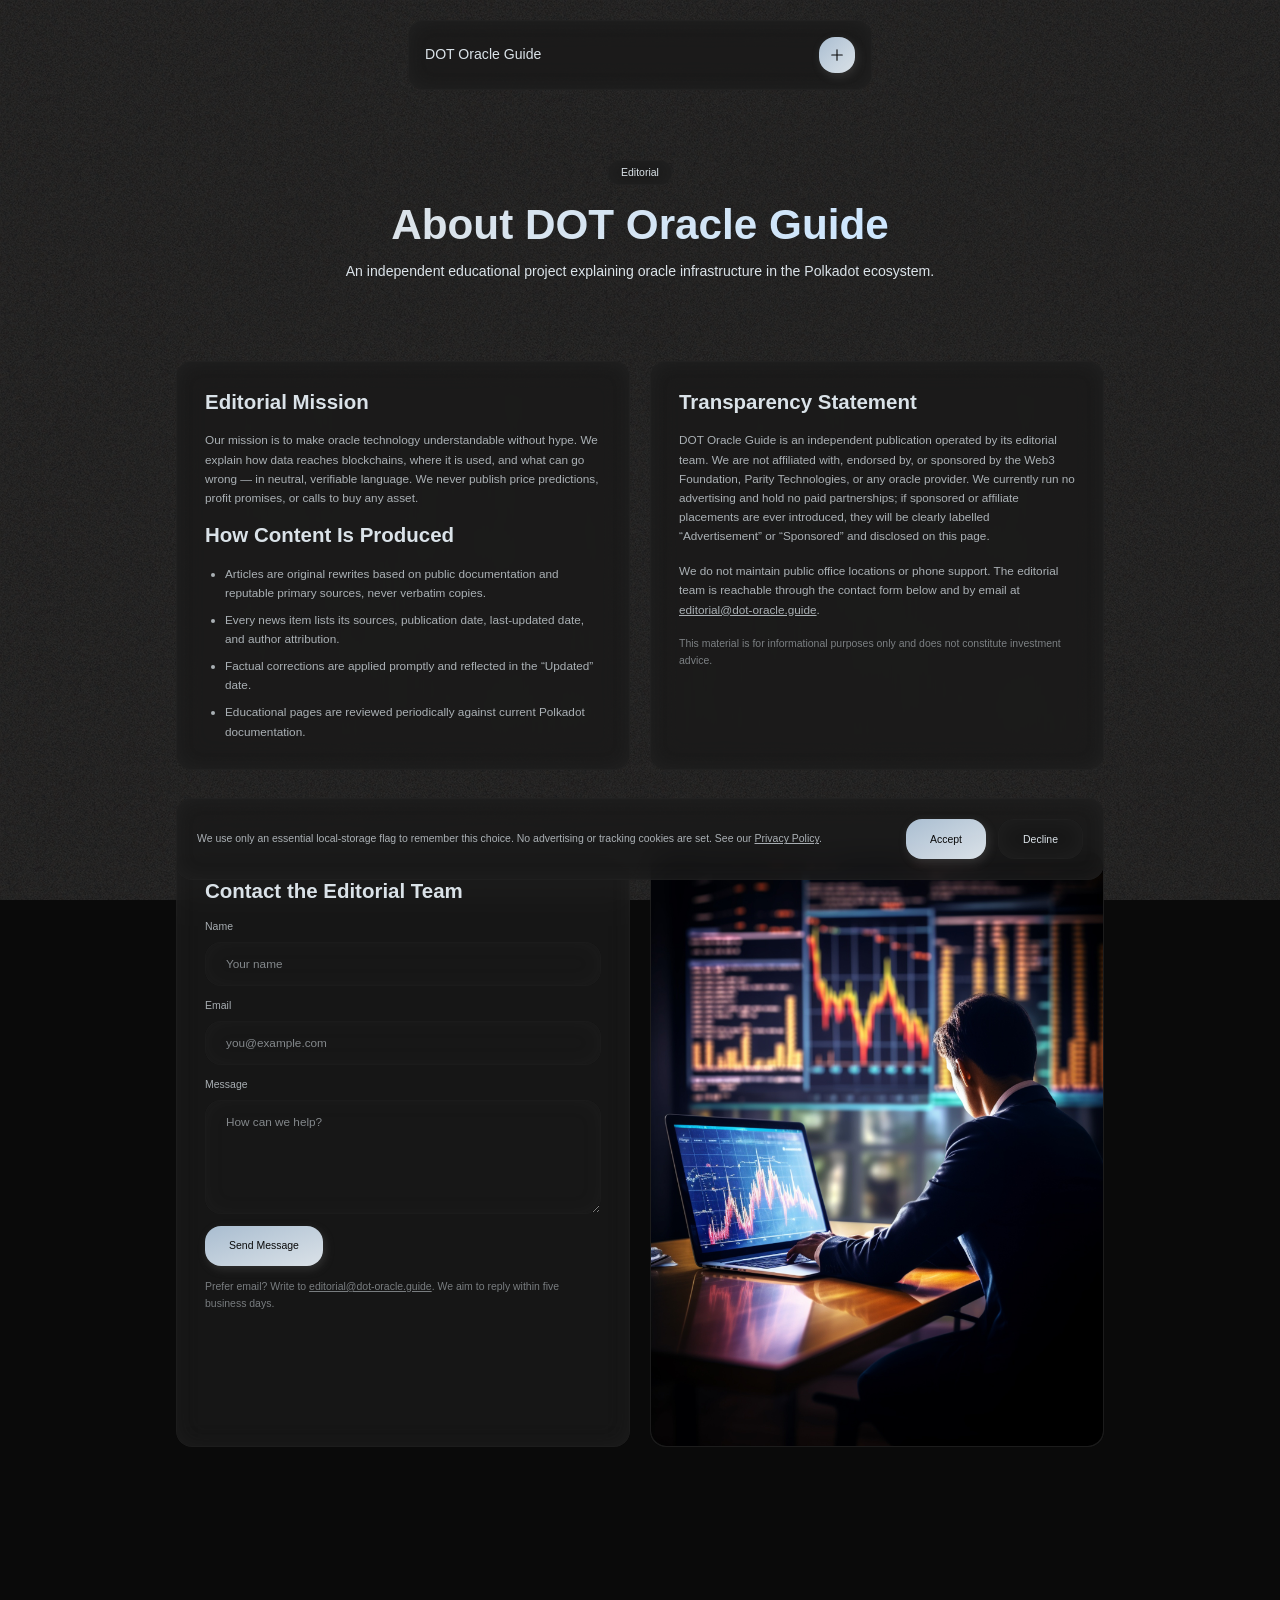
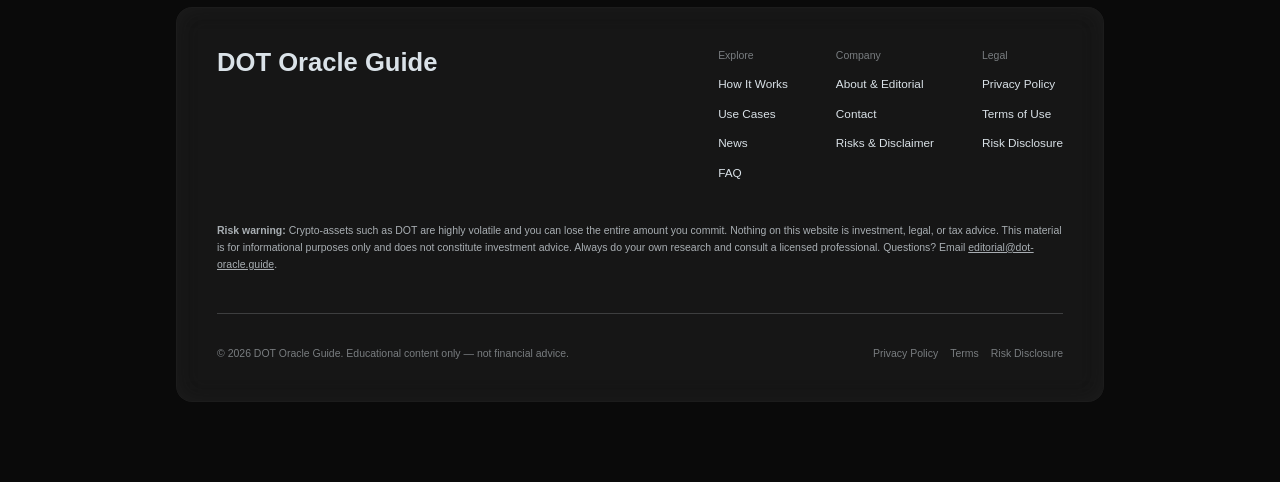
==== about/index.html @ 3e94f6fc "Build Polkadot oracle educational site from coin.zip template, remove webild Co-authored-by: walimab" ====
<!DOCTYPE html>
<html lang="en">
<head>
    <meta charset="UTF-8">
    <meta name="viewport" content="width=device-width, initial-scale=1.0">
    <title>About &amp; Editorial Policy | DOT Oracle Guide</title>
    <meta name="description" content="Our editorial mission, how content is produced, transparency statement, and how to contact the editorial team. Independent, neutral, and educational.">
    <link rel="canonical" href="https://dot-oracle.guide/about/">
    <meta property="og:type" content="article">
    <meta property="og:site_name" content="DOT Oracle Guide">
    <meta property="og:title" content="About &amp; Editorial Policy | DOT Oracle Guide">
    <meta property="og:description" content="Our editorial mission, how content is produced, transparency statement, and how to contact the editorial team. Independent, neutral, and educational.">
    <meta property="og:url" content="https://dot-oracle.guide/about/">
    <meta property="og:image" content="https://dot-oracle.guide/assets/img/3d-rendering-blockchain-technology_23-2151480184.jpg">
    <meta name="twitter:card" content="summary_large_image">
    <meta name="twitter:title" content="About &amp; Editorial Policy | DOT Oracle Guide">
    <meta name="twitter:description" content="Our editorial mission, how content is produced, transparency statement, and how to contact the editorial team. Independent, neutral, and educational.">
    <meta name="twitter:image" content="https://dot-oracle.guide/assets/img/3d-rendering-blockchain-technology_23-2151480184.jpg">
    <link href="/assets/css2.css" rel="stylesheet">
    <link href="/assets/main.css" rel="stylesheet">
</head>
  <body>
    <div id="root"><div class="fixed inset-0 -z-10 overflow-hidden bg-background-accent/10 pointer-events-none select-none" aria-hidden="true"><div class="absolute inset-0 bg-repeat mix-blend-overlay opacity-10 bg-noise bg-size-[512px]"></div></div><nav data-section="navbar" class="fixed z-1000 top-5 left-1/2 -translate-x-1/2 w-content-width"><div class="mx-auto w-full md:w-1/2 overflow-hidden rounded backdrop-blur-sm card"><div class="relative z-10 flex items-center justify-between gap-3 xl:gap-4 2xl:gap-5 p-3 xl:p-4 2xl:p-5"><a href="/" class="text-xl font-medium text-foreground">DOT Oracle Guide</a><div class="flex items-center justify-center shrink-0 size-9 rounded cursor-pointer primary-button"><svg xmlns="http://www.w3.org/2000/svg" width="24" height="24" viewBox="0 0 24 24" fill="none" stroke="currentColor" stroke-width="1.5" stroke-linecap="round" stroke-linejoin="round" class="lucide lucide-plus w-1/2 h-1/2 text-primary-cta-text transition-transform duration-300 rotate-0" aria-hidden="true"><path d="M5 12h14"></path><path d="M12 5v14"></path></svg></div></div><div id="nav-menu" class="hidden relative z-10 flex-col items-start gap-1 px-3 pb-3 xl:px-4 xl:pb-4 2xl:px-5 2xl:pb-5 border-t border-foreground/20"><a href="/" class="text-base py-2 hover:opacity-75 transition-opacity">Home</a><a href="/how-it-works/" class="text-base py-2 hover:opacity-75 transition-opacity">How It Works</a><a href="/use-cases/" class="text-base py-2 hover:opacity-75 transition-opacity">Use Cases</a><a href="/news/" class="text-base py-2 hover:opacity-75 transition-opacity">News</a><a href="/risks/" class="text-base py-2 hover:opacity-75 transition-opacity">Risks</a><a href="/faq/" class="text-base py-2 hover:opacity-75 transition-opacity">FAQ</a><a href="/about/" class="text-base py-2 hover:opacity-75 transition-opacity">About</a></div></div></nav><main class="flex-grow"><div data-section="page-hero"><section class="pt-40 pb-10"><div class="w-content-width mx-auto flex flex-col items-center gap-3"><div class="px-3 py-1 mb-1 text-sm card rounded w-fit"><p>Editorial</p></div>
<h1 class="bg-gradient-to-r from-foreground to-primary-cta bg-clip-text text-transparent pb-[0.1em] -mb-[0.1em] text-6xl 2xl:text-7xl leading-[1.15] font-semibold text-center text-balance">About DOT Oracle Guide</h1>
<p class="md:max-w-7/10 text-lg md:text-xl leading-snug text-center text-balance">An independent educational project explaining oracle infrastructure in the Polkadot ecosystem.</p></div></section></div>
<div data-section="mission"><section class="py-10"><div class="w-content-width mx-auto grid grid-cols-1 md:grid-cols-2 gap-5">
<div class="p-6 xl:p-7 2xl:p-8 card rounded flex flex-col gap-4"><h2 class="text-3xl font-semibold">Editorial Mission</h2>
<p class="text-base leading-relaxed opacity-75">Our mission is to make oracle technology understandable without hype. We explain how data reaches blockchains, where it is used, and what can go wrong — in neutral, verifiable language. We never publish price predictions, profit promises, or calls to buy any asset.</p>
<h2 class="text-3xl font-semibold">How Content Is Produced</h2>
<ul class="list-disc pl-5 flex flex-col gap-2 text-base leading-relaxed opacity-75">
<li>Articles are original rewrites based on public documentation and reputable primary sources, never verbatim copies.</li>
<li>Every news item lists its sources, publication date, last-updated date, and author attribution.</li>
<li>Factual corrections are applied promptly and reflected in the “Updated” date.</li>
<li>Educational pages are reviewed periodically against current Polkadot documentation.</li>
</ul></div>
<div class="p-6 xl:p-7 2xl:p-8 card rounded flex flex-col gap-4"><h2 class="text-3xl font-semibold">Transparency Statement</h2>
<p class="text-base leading-relaxed opacity-75">DOT Oracle Guide is an independent publication operated by its editorial team. We are not affiliated with, endorsed by, or sponsored by the Web3 Foundation, Parity Technologies, or any oracle provider. We currently run no advertising and hold no paid partnerships; if sponsored or affiliate placements are ever introduced, they will be clearly labelled “Advertisement” or “Sponsored” and disclosed on this page.</p>
<p class="text-base leading-relaxed opacity-75">We do not maintain public office locations or phone support. The editorial team is reachable through the contact form below and by email at <a href="mailto:editorial@dot-oracle.guide" class="underline hover:opacity-75">editorial@dot-oracle.guide</a>.</p>
<p class="text-sm leading-relaxed opacity-50">This material is for informational purposes only and does not constitute investment advice.</p></div>
</div></section></div>
<div id="contact" data-section="contact"><section class="py-10 pb-20"><div class="w-content-width mx-auto grid grid-cols-1 md:grid-cols-2 gap-5">
<div class="p-6 xl:p-7 2xl:p-8 card rounded flex flex-col gap-4"><h2 class="text-3xl font-semibold">Contact the Editorial Team</h2>
<form data-form class="flex flex-col gap-3">
<label class="flex flex-col gap-2 text-sm opacity-75">Name<input name="name" required type="text" autocomplete="name" class="px-5 py-3 text-base bg-transparent card rounded placeholder:opacity-75 focus:outline-none" placeholder="Your name"></label>
<label class="flex flex-col gap-2 text-sm opacity-75">Email<input name="email" required type="email" autocomplete="email" class="px-5 py-3 text-base bg-transparent card rounded placeholder:opacity-75 focus:outline-none" placeholder="you@example.com"></label>
<label class="flex flex-col gap-2 text-sm opacity-75">Message<textarea name="message" required rows="5" class="px-5 py-3 text-base bg-transparent card rounded placeholder:opacity-75 focus:outline-none" placeholder="How can we help?"></textarea></label>
<button type="submit" class="flex items-center justify-center h-10 px-6 text-sm rounded primary-button text-primary-cta-text cursor-pointer w-fit">Send Message</button>
<p class="text-sm leading-relaxed opacity-50">Prefer email? Write to <a href="mailto:editorial@dot-oracle.guide" class="underline hover:opacity-75">editorial@dot-oracle.guide</a>. We aim to reply within five business days.</p>
</form></div>
<div class="h-100 md:h-auto card rounded overflow-hidden"><img alt="Person in a futuristic digital environment" class="w-full h-full min-h-0 object-cover rounded" src="/assets/img/business-person-futuristic-business-environment_23-2150970204.jpg" loading="lazy"></div>
</div></section></div></main><footer data-section="footer" aria-label="Site footer" class="w-full py-20"><div class="w-content-width mx-auto p-10 rounded-lg card"><div class="flex flex-col md:flex-row gap-10 md:gap-0 justify-between items-start mb-10"><h2 class="text-4xl font-semibold">DOT Oracle Guide</h2><div class="w-full md:w-fit flex flex-wrap gap-y-10 md:gap-12"><div class="w-1/2 md:w-auto flex flex-col items-start gap-3"><h3 class="text-sm opacity-50 truncate">Explore</h3><a href="/how-it-works/" class="text-base hover:opacity-75 transition-opacity">How It Works</a><a href="/use-cases/" class="text-base hover:opacity-75 transition-opacity">Use Cases</a><a href="/news/" class="text-base hover:opacity-75 transition-opacity">News</a><a href="/faq/" class="text-base hover:opacity-75 transition-opacity">FAQ</a></div><div class="w-1/2 md:w-auto flex flex-col items-start gap-3"><h3 class="text-sm opacity-50 truncate">Company</h3><a href="/about/" class="text-base hover:opacity-75 transition-opacity">About &amp; Editorial</a><a href="/about/#contact" class="text-base hover:opacity-75 transition-opacity">Contact</a><a href="/risks/" class="text-base hover:opacity-75 transition-opacity">Risks &amp; Disclaimer</a></div><div class="w-1/2 md:w-auto flex flex-col items-start gap-3"><h3 class="text-sm opacity-50 truncate">Legal</h3><a href="/privacy/" class="text-base hover:opacity-75 transition-opacity">Privacy Policy</a><a href="/terms/" class="text-base hover:opacity-75 transition-opacity">Terms of Use</a><a href="/risk-disclosure/" class="text-base hover:opacity-75 transition-opacity">Risk Disclosure</a></div></div></div><p class="text-sm opacity-75 leading-relaxed mb-10"><strong>Risk warning:</strong> Crypto-assets such as DOT are highly volatile and you can lose the entire amount you commit. Nothing on this website is investment, legal, or tax advice. This material is for informational purposes only and does not constitute investment advice. Always do your own research and consult a licensed professional. Questions? Email <a href="mailto:editorial@dot-oracle.guide" class="underline hover:opacity-75">editorial@dot-oracle.guide</a>.</p><div class="flex flex-col md:flex-row gap-3 items-start md:items-center justify-between pt-8 border-t border-foreground/20"><span class="text-sm opacity-50">© 2026 DOT Oracle Guide. Educational content only — not financial advice.</span><div class="flex items-center gap-3"><a href="/privacy/" class="text-sm opacity-50 hover:opacity-75 transition-opacity">Privacy Policy</a><a href="/terms/" class="text-sm opacity-50 hover:opacity-75 transition-opacity">Terms</a><a href="/risk-disclosure/" class="text-sm opacity-50 hover:opacity-75 transition-opacity">Risk Disclosure</a></div></div></div></footer><div id="cookie-banner" class="hidden fixed bottom-5 left-1/2 -translate-x-1/2 z-1000 w-content-width" role="dialog" aria-label="Cookie consent"><div class="card rounded backdrop-blur-sm p-5 flex flex-col md:flex-row items-start md:items-center justify-between gap-3"><p class="text-sm opacity-75 leading-relaxed">We use only an essential local-storage flag to remember this choice. No advertising or tracking cookies are set. See our <a href="/privacy/" class="underline hover:opacity-75">Privacy Policy</a>.</p><div class="flex items-center gap-3 shrink-0"><button id="cookie-accept" type="button" class="flex items-center justify-center h-10 px-6 text-sm rounded primary-button text-primary-cta-text cursor-pointer">Accept</button><button id="cookie-decline" type="button" class="flex items-center justify-center h-10 px-6 text-sm rounded card cursor-pointer hover:opacity-75 transition-opacity">Decline</button></div></div></div></div>
    <script src="/assets/main.js" defer></script>
  </body>
</html>
---- assets/css2.css ----
@font-face { font-family: "Inter"; src: url("") format("woff2"); font-style: italic; font-weight: 100; font-display: swap; unicode-range: U+460-52F, U+1C80-1C8A, U+20B4, U+2DE0-2DFF, U+A640-A69F, U+FE2E-FE2F; }
@font-face { font-family: "Inter"; src: url("") format("woff2"); font-style: italic; font-weight: 100; font-display: swap; unicode-range: U+301, U+400-45F, U+490-491, U+4B0-4B1, U+2116; }
@font-face { font-family: "Inter"; src: url("") format("woff2"); font-style: italic; font-weight: 100; font-display: swap; unicode-range: U+1F00-1FFF; }
@font-face { font-family: "Inter"; src: url("") format("woff2"); font-style: italic; font-weight: 100; font-display: swap; unicode-range: U+370-377, U+37A-37F, U+384-38A, U+38C, U+38E-3A1, U+3A3-3FF; }
@font-face { font-family: "Inter"; src: url("") format("woff2"); font-style: italic; font-weight: 100; font-display: swap; unicode-range: U+102-103, U+110-111, U+128-129, U+168-169, U+1A0-1A1, U+1AF-1B0, U+300-301, U+303-304, U+308-309, U+323, U+329, U+1EA0-1EF9, U+20AB; }
@font-face { font-family: "Inter"; src: url("") format("woff2"); font-style: italic; font-weight: 100; font-display: swap; unicode-range: U+100-2BA, U+2BD-2C5, U+2C7-2CC, U+2CE-2D7, U+2DD-2FF, U+304, U+308, U+329, U+1D00-1DBF, U+1E00-1E9F, U+1EF2-1EFF, U+2020, U+20A0-20AB, U+20AD-20C0, U+2113, U+2C60-2C7F, U+A720-A7FF; }
@font-face { font-family: "Inter"; src: url("") format("woff2"); font-style: italic; font-weight: 100; font-display: swap; unicode-range: U+0-FF, U+131, U+152-153, U+2BB-2BC, U+2C6, U+2DA, U+2DC, U+304, U+308, U+329, U+2000-206F, U+20AC, U+2122, U+2191, U+2193, U+2212, U+2215, U+FEFF, U+FFFD; }
@font-face { font-family: "Inter"; src: url("") format("woff2"); font-style: italic; font-weight: 200; font-display: swap; unicode-range: U+460-52F, U+1C80-1C8A, U+20B4, U+2DE0-2DFF, U+A640-A69F, U+FE2E-FE2F; }
@font-face { font-family: "Inter"; src: url("") format("woff2"); font-style: italic; font-weight: 200; font-display: swap; unicode-range: U+301, U+400-45F, U+490-491, U+4B0-4B1, U+2116; }
@font-face { font-family: "Inter"; src: url("") format("woff2"); font-style: italic; font-weight: 200; font-display: swap; unicode-range: U+1F00-1FFF; }
@font-face { font-family: "Inter"; src: url("") format("woff2"); font-style: italic; font-weight: 200; font-display: swap; unicode-range: U+370-377, U+37A-37F, U+384-38A, U+38C, U+38E-3A1, U+3A3-3FF; }
@font-face { font-family: "Inter"; src: url("") format("woff2"); font-style: italic; font-weight: 200; font-display: swap; unicode-range: U+102-103, U+110-111, U+128-129, U+168-169, U+1A0-1A1, U+1AF-1B0, U+300-301, U+303-304, U+308-309, U+323, U+329, U+1EA0-1EF9, U+20AB; }
@font-face { font-family: "Inter"; src: url("") format("woff2"); font-style: italic; font-weight: 200; font-display: swap; unicode-range: U+100-2BA, U+2BD-2C5, U+2C7-2CC, U+2CE-2D7, U+2DD-2FF, U+304, U+308, U+329, U+1D00-1DBF, U+1E00-1E9F, U+1EF2-1EFF, U+2020, U+20A0-20AB, U+20AD-20C0, U+2113, U+2C60-2C7F, U+A720-A7FF; }
@font-face { font-family: "Inter"; src: url("") format("woff2"); font-style: italic; font-weight: 200; font-display: swap; unicode-range: U+0-FF, U+131, U+152-153, U+2BB-2BC, U+2C6, U+2DA, U+2DC, U+304, U+308, U+329, U+2000-206F, U+20AC, U+2122, U+2191, U+2193, U+2212, U+2215, U+FEFF, U+FFFD; }
@font-face { font-family: "Inter"; src: url("") format("woff2"); font-style: italic; font-weight: 300; font-display: swap; unicode-range: U+460-52F, U+1C80-1C8A, U+20B4, U+2DE0-2DFF, U+A640-A69F, U+FE2E-FE2F; }
@font-face { font-family: "Inter"; src: url("") format("woff2"); font-style: italic; font-weight: 300; font-display: swap; unicode-range: U+301, U+400-45F, U+490-491, U+4B0-4B1, U+2116; }
@font-face { font-family: "Inter"; src: url("") format("woff2"); font-style: italic; font-weight: 300; font-display: swap; unicode-range: U+1F00-1FFF; }
@font-face { font-family: "Inter"; src: url("") format("woff2"); font-style: italic; font-weight: 300; font-display: swap; unicode-range: U+370-377, U+37A-37F, U+384-38A, U+38C, U+38E-3A1, U+3A3-3FF; }
@font-face { font-family: "Inter"; src: url("") format("woff2"); font-style: italic; font-weight: 300; font-display: swap; unicode-range: U+102-103, U+110-111, U+128-129, U+168-169, U+1A0-1A1, U+1AF-1B0, U+300-301, U+303-304, U+308-309, U+323, U+329, U+1EA0-1EF9, U+20AB; }
@font-face { font-family: "Inter"; src: url("") format("woff2"); font-style: italic; font-weight: 300; font-display: swap; unicode-range: U+100-2BA, U+2BD-2C5, U+2C7-2CC, U+2CE-2D7, U+2DD-2FF, U+304, U+308, U+329, U+1D00-1DBF, U+1E00-1E9F, U+1EF2-1EFF, U+2020, U+20A0-20AB, U+20AD-20C0, U+2113, U+2C60-2C7F, U+A720-A7FF; }
@font-face { font-family: "Inter"; src: url("") format("woff2"); font-style: italic; font-weight: 300; font-display: swap; unicode-range: U+0-FF, U+131, U+152-153, U+2BB-2BC, U+2C6, U+2DA, U+2DC, U+304, U+308, U+329, U+2000-206F, U+20AC, U+2122, U+2191, U+2193, U+2212, U+2215, U+FEFF, U+FFFD; }
@font-face { font-family: "Inter"; src: url("") format("woff2"); font-style: italic; font-weight: 400; font-display: swap; unicode-range: U+460-52F, U+1C80-1C8A, U+20B4, U+2DE0-2DFF, U+A640-A69F, U+FE2E-FE2F; }
@font-face { font-family: "Inter"; src: url("") format("woff2"); font-style: italic; font-weight: 400; font-display: swap; unicode-range: U+301, U+400-45F, U+490-491, U+4B0-4B1, U+2116; }
@font-face { font-family: "Inter"; src: url("") format("woff2"); font-style: italic; font-weight: 400; font-display: swap; unicode-range: U+1F00-1FFF; }
@font-face { font-family: "Inter"; src: url("") format("woff2"); font-style: italic; font-weight: 400; font-display: swap; unicode-range: U+370-377, U+37A-37F, U+384-38A, U+38C, U+38E-3A1, U+3A3-3FF; }
@font-face { font-family: "Inter"; src: url("") format("woff2"); font-style: italic; font-weight: 400; font-display: swap; unicode-range: U+102-103, U+110-111, U+128-129, U+168-169, U+1A0-1A1, U+1AF-1B0, U+300-301, U+303-304, U+308-309, U+323, U+329, U+1EA0-1EF9, U+20AB; }
@font-face { font-family: "Inter"; src: url("") format("woff2"); font-style: italic; font-weight: 400; font-display: swap; unicode-range: U+100-2BA, U+2BD-2C5, U+2C7-2CC, U+2CE-2D7, U+2DD-2FF, U+304, U+308, U+329, U+1D00-1DBF, U+1E00-1E9F, U+1EF2-1EFF, U+2020, U+20A0-20AB, U+20AD-20C0, U+2113, U+2C60-2C7F, U+A720-A7FF; }
@font-face { font-family: "Inter"; src: url("") format("woff2"); font-style: italic; font-weight: 400; font-display: swap; unicode-range: U+0-FF, U+131, U+152-153, U+2BB-2BC, U+2C6, U+2DA, U+2DC, U+304, U+308, U+329, U+2000-206F, U+20AC, U+2122, U+2191, U+2193, U+2212, U+2215, U+FEFF, U+FFFD; }
@font-face { font-family: "Inter"; src: url("") format("woff2"); font-style: italic; font-weight: 500; font-display: swap; unicode-range: U+460-52F, U+1C80-1C8A, U+20B4, U+2DE0-2DFF, U+A640-A69F, U+FE2E-FE2F; }
@font-face { font-family: "Inter"; src: url("") format("woff2"); font-style: italic; font-weight: 500; font-display: swap; unicode-range: U+301, U+400-45F, U+490-491, U+4B0-4B1, U+2116; }
@font-face { font-family: "Inter"; src: url("") format("woff2"); font-style: italic; font-weight: 500; font-display: swap; unicode-range: U+1F00-1FFF; }
@font-face { font-family: "Inter"; src: url("") format("woff2"); font-style: italic; font-weight: 500; font-display: swap; unicode-range: U+370-377, U+37A-37F, U+384-38A, U+38C, U+38E-3A1, U+3A3-3FF; }
@font-face { font-family: "Inter"; src: url("") format("woff2"); font-style: italic; font-weight: 500; font-display: swap; unicode-range: U+102-103, U+110-111, U+128-129, U+168-169, U+1A0-1A1, U+1AF-1B0, U+300-301, U+303-304, U+308-309, U+323, U+329, U+1EA0-1EF9, U+20AB; }
@font-face { font-family: "Inter"; src: url("") format("woff2"); font-style: italic; font-weight: 500; font-display: swap; unicode-range: U+100-2BA, U+2BD-2C5, U+2C7-2CC, U+2CE-2D7, U+2DD-2FF, U+304, U+308, U+329, U+1D00-1DBF, U+1E00-1E9F, U+1EF2-1EFF, U+2020, U+20A0-20AB, U+20AD-20C0, U+2113, U+2C60-2C7F, U+A720-A7FF; }
@font-face { font-family: "Inter"; src: url("") format("woff2"); font-style: italic; font-weight: 500; font-display: swap; unicode-range: U+0-FF, U+131, U+152-153, U+2BB-2BC, U+2C6, U+2DA, U+2DC, U+304, U+308, U+329, U+2000-206F, U+20AC, U+2122, U+2191, U+2193, U+2212, U+2215, U+FEFF, U+FFFD; }
@font-face { font-family: "Inter"; src: url("") format("woff2"); font-style: italic; font-weight: 600; font-display: swap; unicode-range: U+460-52F, U+1C80-1C8A, U+20B4, U+2DE0-2DFF, U+A640-A69F, U+FE2E-FE2F; }
@font-face { font-family: "Inter"; src: url("") format("woff2"); font-style: italic; font-weight: 600; font-display: swap; unicode-range: U+301, U+400-45F, U+490-491, U+4B0-4B1, U+2116; }
@font-face { font-family: "Inter"; src: url("") format("woff2"); font-style: italic; font-weight: 600; font-display: swap; unicode-range: U+1F00-1FFF; }
@font-face { font-family: "Inter"; src: url("") format("woff2"); font-style: italic; font-weight: 600; font-display: swap; unicode-range: U+370-377, U+37A-37F, U+384-38A, U+38C, U+38E-3A1, U+3A3-3FF; }
@font-face { font-family: "Inter"; src: url("") format("woff2"); font-style: italic; font-weight: 600; font-display: swap; unicode-range: U+102-103, U+110-111, U+128-129, U+168-169, U+1A0-1A1, U+1AF-1B0, U+300-301, U+303-304, U+308-309, U+323, U+329, U+1EA0-1EF9, U+20AB; }
@font-face { font-family: "Inter"; src: url("") format("woff2"); font-style: italic; font-weight: 600; font-display: swap; unicode-range: U+100-2BA, U+2BD-2C5, U+2C7-2CC, U+2CE-2D7, U+2DD-2FF, U+304, U+308, U+329, U+1D00-1DBF, U+1E00-1E9F, U+1EF2-1EFF, U+2020, U+20A0-20AB, U+20AD-20C0, U+2113, U+2C60-2C7F, U+A720-A7FF; }
@font-face { font-family: "Inter"; src: url("") format("woff2"); font-style: italic; font-weight: 600; font-display: swap; unicode-range: U+0-FF, U+131, U+152-153, U+2BB-2BC, U+2C6, U+2DA, U+2DC, U+304, U+308, U+329, U+2000-206F, U+20AC, U+2122, U+2191, U+2193, U+2212, U+2215, U+FEFF, U+FFFD; }
@font-face { font-family: "Inter"; src: url("") format("woff2"); font-style: italic; font-weight: 700; font-display: swap; unicode-range: U+460-52F, U+1C80-1C8A, U+20B4, U+2DE0-2DFF, U+A640-A69F, U+FE2E-FE2F; }
@font-face { font-family: "Inter"; src: url("") format("woff2"); font-style: italic; font-weight: 700; font-display: swap; unicode-range: U+301, U+400-45F, U+490-491, U+4B0-4B1, U+2116; }
@font-face { font-family: "Inter"; src: url("") format("woff2"); font-style: italic; font-weight: 700; font-display: swap; unicode-range: U+1F00-1FFF; }
@font-face { font-family: "Inter"; src: url("") format("woff2"); font-style: italic; font-weight: 700; font-display: swap; unicode-range: U+370-377, U+37A-37F, U+384-38A, U+38C, U+38E-3A1, U+3A3-3FF; }
@font-face { font-family: "Inter"; src: url("") format("woff2"); font-style: italic; font-weight: 700; font-display: swap; unicode-range: U+102-103, U+110-111, U+128-129, U+168-169, U+1A0-1A1, U+1AF-1B0, U+300-301, U+303-304, U+308-309, U+323, U+329, U+1EA0-1EF9, U+20AB; }
@font-face { font-family: "Inter"; src: url("") format("woff2"); font-style: italic; font-weight: 700; font-display: swap; unicode-range: U+100-2BA, U+2BD-2C5, U+2C7-2CC, U+2CE-2D7, U+2DD-2FF, U+304, U+308, U+329, U+1D00-1DBF, U+1E00-1E9F, U+1EF2-1EFF, U+2020, U+20A0-20AB, U+20AD-20C0, U+2113, U+2C60-2C7F, U+A720-A7FF; }
@font-face { font-family: "Inter"; src: url("") format("woff2"); font-style: italic; font-weight: 700; font-display: swap; unicode-range: U+0-FF, U+131, U+152-153, U+2BB-2BC, U+2C6, U+2DA, U+2DC, U+304, U+308, U+329, U+2000-206F, U+20AC, U+2122, U+2191, U+2193, U+2212, U+2215, U+FEFF, U+FFFD; }
@font-face { font-family: "Inter"; src: url("") format("woff2"); font-style: italic; font-weight: 800; font-display: swap; unicode-range: U+460-52F, U+1C80-1C8A, U+20B4, U+2DE0-2DFF, U+A640-A69F, U+FE2E-FE2F; }
@font-face { font-family: "Inter"; src: url("") format("woff2"); font-style: italic; font-weight: 800; font-display: swap; unicode-range: U+301, U+400-45F, U+490-491, U+4B0-4B1, U+2116; }
@font-face { font-family: "Inter"; src: url("") format("woff2"); font-style: italic; font-weight: 800; font-display: swap; unicode-range: U+1F00-1FFF; }
@font-face { font-family: "Inter"; src: url("") format("woff2"); font-style: italic; font-weight: 800; font-display: swap; unicode-range: U+370-377, U+37A-37F, U+384-38A, U+38C, U+38E-3A1, U+3A3-3FF; }
@font-face { font-family: "Inter"; src: url("") format("woff2"); font-style: italic; font-weight: 800; font-display: swap; unicode-range: U+102-103, U+110-111, U+128-129, U+168-169, U+1A0-1A1, U+1AF-1B0, U+300-301, U+303-304, U+308-309, U+323, U+329, U+1EA0-1EF9, U+20AB; }
@font-face { font-family: "Inter"; src: url("") format("woff2"); font-style: italic; font-weight: 800; font-display: swap; unicode-range: U+100-2BA, U+2BD-2C5, U+2C7-2CC, U+2CE-2D7, U+2DD-2FF, U+304, U+308, U+329, U+1D00-1DBF, U+1E00-1E9F, U+1EF2-1EFF, U+2020, U+20A0-20AB, U+20AD-20C0, U+2113, U+2C60-2C7F, U+A720-A7FF; }
@font-face { font-family: "Inter"; src: url("") format("woff2"); font-style: italic; font-weight: 800; font-display: swap; unicode-range: U+0-FF, U+131, U+152-153, U+2BB-2BC, U+2C6, U+2DA, U+2DC, U+304, U+308, U+329, U+2000-206F, U+20AC, U+2122, U+2191, U+2193, U+2212, U+2215, U+FEFF, U+FFFD; }
@font-face { font-family: "Inter"; src: url("") format("woff2"); font-style: italic; font-weight: 900; font-display: swap; unicode-range: U+460-52F, U+1C80-1C8A, U+20B4, U+2DE0-2DFF, U+A640-A69F, U+FE2E-FE2F; }
@font-face { font-family: "Inter"; src: url("") format("woff2"); font-style: italic; font-weight: 900; font-display: swap; unicode-range: U+301, U+400-45F, U+490-491, U+4B0-4B1, U+2116; }
@font-face { font-family: "Inter"; src: url("") format("woff2"); font-style: italic; font-weight: 900; font-display: swap; unicode-range: U+1F00-1FFF; }
@font-face { font-family: "Inter"; src: url("") format("woff2"); font-style: italic; font-weight: 900; font-display: swap; unicode-range: U+370-377, U+37A-37F, U+384-38A, U+38C, U+38E-3A1, U+3A3-3FF; }
@font-face { font-family: "Inter"; src: url("") format("woff2"); font-style: italic; font-weight: 900; font-display: swap; unicode-range: U+102-103, U+110-111, U+128-129, U+168-169, U+1A0-1A1, U+1AF-1B0, U+300-301, U+303-304, U+308-309, U+323, U+329, U+1EA0-1EF9, U+20AB; }
@font-face { font-family: "Inter"; src: url("") format("woff2"); font-style: italic; font-weight: 900; font-display: swap; unicode-range: U+100-2BA, U+2BD-2C5, U+2C7-2CC, U+2CE-2D7, U+2DD-2FF, U+304, U+308, U+329, U+1D00-1DBF, U+1E00-1E9F, U+1EF2-1EFF, U+2020, U+20A0-20AB, U+20AD-20C0, U+2113, U+2C60-2C7F, U+A720-A7FF; }
@font-face { font-family: "Inter"; src: url("") format("woff2"); font-style: italic; font-weight: 900; font-display: swap; unicode-range: U+0-FF, U+131, U+152-153, U+2BB-2BC, U+2C6, U+2DA, U+2DC, U+304, U+308, U+329, U+2000-206F, U+20AC, U+2122, U+2191, U+2193, U+2212, U+2215, U+FEFF, U+FFFD; }
@font-face { font-family: "Inter"; src: url("") format("woff2"); font-style: normal; font-weight: 100; font-display: swap; unicode-range: U+460-52F, U+1C80-1C8A, U+20B4, U+2DE0-2DFF, U+A640-A69F, U+FE2E-FE2F; }
@font-face { font-family: "Inter"; src: url("") format("woff2"); font-style: normal; font-weight: 100; font-display: swap; unicode-range: U+301, U+400-45F, U+490-491, U+4B0-4B1, U+2116; }
@font-face { font-family: "Inter"; src: url("") format("woff2"); font-style: normal; font-weight: 100; font-display: swap; unicode-range: U+1F00-1FFF; }
@font-face { font-family: "Inter"; src: url("") format("woff2"); font-style: normal; font-weight: 100; font-display: swap; unicode-range: U+370-377, U+37A-37F, U+384-38A, U+38C, U+38E-3A1, U+3A3-3FF; }
@font-face { font-family: "Inter"; src: url("") format("woff2"); font-style: normal; font-weight: 100; font-display: swap; unicode-range: U+102-103, U+110-111, U+128-129, U+168-169, U+1A0-1A1, U+1AF-1B0, U+300-301, U+303-304, U+308-309, U+323, U+329, U+1EA0-1EF9, U+20AB; }
@font-face { font-family: "Inter"; src: url("") format("woff2"); font-style: normal; font-weight: 100; font-display: swap; unicode-range: U+100-2BA, U+2BD-2C5, U+2C7-2CC, U+2CE-2D7, U+2DD-2FF, U+304, U+308, U+329, U+1D00-1DBF, U+1E00-1E9F, U+1EF2-1EFF, U+2020, U+20A0-20AB, U+20AD-20C0, U+2113, U+2C60-2C7F, U+A720-A7FF; }
@font-face { font-family: "Inter"; src: url("") format("woff2"); font-style: normal; font-weight: 100; font-display: swap; unicode-range: U+0-FF, U+131, U+152-153, U+2BB-2BC, U+2C6, U+2DA, U+2DC, U+304, U+308, U+329, U+2000-206F, U+20AC, U+2122, U+2191, U+2193, U+2212, U+2215, U+FEFF, U+FFFD; }
@font-face { font-family: "Inter"; src: url("") format("woff2"); font-style: normal; font-weight: 200; font-display: swap; unicode-range: U+460-52F, U+1C80-1C8A, U+20B4, U+2DE0-2DFF, U+A640-A69F, U+FE2E-FE2F; }
@font-face { font-family: "Inter"; src: url("") format("woff2"); font-style: normal; font-weight: 200; font-display: swap; unicode-range: U+301, U+400-45F, U+490-491, U+4B0-4B1, U+2116; }
@font-face { font-family: "Inter"; src: url("") format("woff2"); font-style: normal; font-weight: 200; font-display: swap; unicode-range: U+1F00-1FFF; }
@font-face { font-family: "Inter"; src: url("") format("woff2"); font-style: normal; font-weight: 200; font-display: swap; unicode-range: U+370-377, U+37A-37F, U+384-38A, U+38C, U+38E-3A1, U+3A3-3FF; }
@font-face { font-family: "Inter"; src: url("") format("woff2"); font-style: normal; font-weight: 200; font-display: swap; unicode-range: U+102-103, U+110-111, U+128-129, U+168-169, U+1A0-1A1, U+1AF-1B0, U+300-301, U+303-304, U+308-309, U+323, U+329, U+1EA0-1EF9, U+20AB; }
@font-face { font-family: "Inter"; src: url("") format("woff2"); font-style: normal; font-weight: 200; font-display: swap; unicode-range: U+100-2BA, U+2BD-2C5, U+2C7-2CC, U+2CE-2D7, U+2DD-2FF, U+304, U+308, U+329, U+1D00-1DBF, U+1E00-1E9F, U+1EF2-1EFF, U+2020, U+20A0-20AB, U+20AD-20C0, U+2113, U+2C60-2C7F, U+A720-A7FF; }
@font-face { font-family: "Inter"; src: url("") format("woff2"); font-style: normal; font-weight: 200; font-display: swap; unicode-range: U+0-FF, U+131, U+152-153, U+2BB-2BC, U+2C6, U+2DA, U+2DC, U+304, U+308, U+329, U+2000-206F, U+20AC, U+2122, U+2191, U+2193, U+2212, U+2215, U+FEFF, U+FFFD; }
@font-face { font-family: "Inter"; src: url("") format("woff2"); font-style: normal; font-weight: 300; font-display: swap; unicode-range: U+460-52F, U+1C80-1C8A, U+20B4, U+2DE0-2DFF, U+A640-A69F, U+FE2E-FE2F; }
@font-face { font-family: "Inter"; src: url("") format("woff2"); font-style: normal; font-weight: 300; font-display: swap; unicode-range: U+301, U+400-45F, U+490-491, U+4B0-4B1, U+2116; }
@font-face { font-family: "Inter"; src: url("") format("woff2"); font-style: normal; font-weight: 300; font-display: swap; unicode-range: U+1F00-1FFF; }
@font-face { font-family: "Inter"; src: url("") format("woff2"); font-style: normal; font-weight: 300; font-display: swap; unicode-range: U+370-377, U+37A-37F, U+384-38A, U+38C, U+38E-3A1, U+3A3-3FF; }
@font-face { font-family: "Inter"; src: url("") format("woff2"); font-style: normal; font-weight: 300; font-display: swap; unicode-range: U+102-103, U+110-111, U+128-129, U+168-169, U+1A0-1A1, U+1AF-1B0, U+300-301, U+303-304, U+308-309, U+323, U+329, U+1EA0-1EF9, U+20AB; }
@font-face { font-family: "Inter"; src: url("") format("woff2"); font-style: normal; font-weight: 300; font-display: swap; unicode-range: U+100-2BA, U+2BD-2C5, U+2C7-2CC, U+2CE-2D7, U+2DD-2FF, U+304, U+308, U+329, U+1D00-1DBF, U+1E00-1E9F, U+1EF2-1EFF, U+2020, U+20A0-20AB, U+20AD-20C0, U+2113, U+2C60-2C7F, U+A720-A7FF; }
@font-face { font-family: "Inter"; src: url("") format("woff2"); font-style: normal; font-weight: 300; font-display: swap; unicode-range: U+0-FF, U+131, U+152-153, U+2BB-2BC, U+2C6, U+2DA, U+2DC, U+304, U+308, U+329, U+2000-206F, U+20AC, U+2122, U+2191, U+2193, U+2212, U+2215, U+FEFF, U+FFFD; }
@font-face { font-family: "Inter"; src: url("") format("woff2"); font-style: normal; font-weight: 400; font-display: swap; unicode-range: U+460-52F, U+1C80-1C8A, U+20B4, U+2DE0-2DFF, U+A640-A69F, U+FE2E-FE2F; }
@font-face { font-family: "Inter"; src: url("") format("woff2"); font-style: normal; font-weight: 400; font-display: swap; unicode-range: U+301, U+400-45F, U+490-491, U+4B0-4B1, U+2116; }
@font-face { font-family: "Inter"; src: url("") format("woff2"); font-style: normal; font-weight: 400; font-display: swap; unicode-range: U+1F00-1FFF; }
@font-face { font-family: "Inter"; src: url("") format("woff2"); font-style: normal; font-weight: 400; font-display: swap; unicode-range: U+370-377, U+37A-37F, U+384-38A, U+38C, U+38E-3A1, U+3A3-3FF; }
@font-face { font-family: "Inter"; src: url("") format("woff2"); font-style: normal; font-weight: 400; font-display: swap; unicode-range: U+102-103, U+110-111, U+128-129, U+168-169, U+1A0-1A1, U+1AF-1B0, U+300-301, U+303-304, U+308-309, U+323, U+329, U+1EA0-1EF9, U+20AB; }
@font-face { font-family: "Inter"; src: url("") format("woff2"); font-style: normal; font-weight: 400; font-display: swap; unicode-range: U+100-2BA, U+2BD-2C5, U+2C7-2CC, U+2CE-2D7, U+2DD-2FF, U+304, U+308, U+329, U+1D00-1DBF, U+1E00-1E9F, U+1EF2-1EFF, U+2020, U+20A0-20AB, U+20AD-20C0, U+2113, U+2C60-2C7F, U+A720-A7FF; }
@font-face { font-family: "Inter"; src: url("") format("woff2"); font-style: normal; font-weight: 400; font-display: swap; unicode-range: U+0-FF, U+131, U+152-153, U+2BB-2BC, U+2C6, U+2DA, U+2DC, U+304, U+308, U+329, U+2000-206F, U+20AC, U+2122, U+2191, U+2193, U+2212, U+2215, U+FEFF, U+FFFD; }
@font-face { font-family: "Inter"; src: url("") format("woff2"); font-style: normal; font-weight: 500; font-display: swap; unicode-range: U+460-52F, U+1C80-1C8A, U+20B4, U+2DE0-2DFF, U+A640-A69F, U+FE2E-FE2F; }
@font-face { font-family: "Inter"; src: url("") format("woff2"); font-style: normal; font-weight: 500; font-display: swap; unicode-range: U+301, U+400-45F, U+490-491, U+4B0-4B1, U+2116; }
@font-face { font-family: "Inter"; src: url("") format("woff2"); font-style: normal; font-weight: 500; font-display: swap; unicode-range: U+1F00-1FFF; }
@font-face { font-family: "Inter"; src: url("") format("woff2"); font-style: normal; font-weight: 500; font-display: swap; unicode-range: U+370-377, U+37A-37F, U+384-38A, U+38C, U+38E-3A1, U+3A3-3FF; }
@font-face { font-family: "Inter"; src: url("") format("woff2"); font-style: normal; font-weight: 500; font-display: swap; unicode-range: U+102-103, U+110-111, U+128-129, U+168-169, U+1A0-1A1, U+1AF-1B0, U+300-301, U+303-304, U+308-309, U+323, U+329, U+1EA0-1EF9, U+20AB; }
@font-face { font-family: "Inter"; src: url("") format("woff2"); font-style: normal; font-weight: 500; font-display: swap; unicode-range: U+100-2BA, U+2BD-2C5, U+2C7-2CC, U+2CE-2D7, U+2DD-2FF, U+304, U+308, U+329, U+1D00-1DBF, U+1E00-1E9F, U+1EF2-1EFF, U+2020, U+20A0-20AB, U+20AD-20C0, U+2113, U+2C60-2C7F, U+A720-A7FF; }
@font-face { font-family: "Inter"; src: url("") format("woff2"); font-style: normal; font-weight: 500; font-display: swap; unicode-range: U+0-FF, U+131, U+152-153, U+2BB-2BC, U+2C6, U+2DA, U+2DC, U+304, U+308, U+329, U+2000-206F, U+20AC, U+2122, U+2191, U+2193, U+2212, U+2215, U+FEFF, U+FFFD; }
@font-face { font-family: "Inter"; src: url("") format("woff2"); font-style: normal; font-weight: 600; font-display: swap; unicode-range: U+460-52F, U+1C80-1C8A, U+20B4, U+2DE0-2DFF, U+A640-A69F, U+FE2E-FE2F; }
@font-face { font-family: "Inter"; src: url("") format("woff2"); font-style: normal; font-weight: 600; font-display: swap; unicode-range: U+301, U+400-45F, U+490-491, U+4B0-4B1, U+2116; }
@font-face { font-family: "Inter"; src: url("") format("woff2"); font-style: normal; font-weight: 600; font-display: swap; unicode-range: U+1F00-1FFF; }
@font-face { font-family: "Inter"; src: url("") format("woff2"); font-style: normal; font-weight: 600; font-display: swap; unicode-range: U+370-377, U+37A-37F, U+384-38A, U+38C, U+38E-3A1, U+3A3-3FF; }
@font-face { font-family: "Inter"; src: url("") format("woff2"); font-style: normal; font-weight: 600; font-display: swap; unicode-range: U+102-103, U+110-111, U+128-129, U+168-169, U+1A0-1A1, U+1AF-1B0, U+300-301, U+303-304, U+308-309, U+323, U+329, U+1EA0-1EF9, U+20AB; }
@font-face { font-family: "Inter"; src: url("") format("woff2"); font-style: normal; font-weight: 600; font-display: swap; unicode-range: U+100-2BA, U+2BD-2C5, U+2C7-2CC, U+2CE-2D7, U+2DD-2FF, U+304, U+308, U+329, U+1D00-1DBF, U+1E00-1E9F, U+1EF2-1EFF, U+2020, U+20A0-20AB, U+20AD-20C0, U+2113, U+2C60-2C7F, U+A720-A7FF; }
@font-face { font-family: "Inter"; src: url("") format("woff2"); font-style: normal; font-weight: 600; font-display: swap; unicode-range: U+0-FF, U+131, U+152-153, U+2BB-2BC, U+2C6, U+2DA, U+2DC, U+304, U+308, U+329, U+2000-206F, U+20AC, U+2122, U+2191, U+2193, U+2212, U+2215, U+FEFF, U+FFFD; }
@font-face { font-family: "Inter"; src: url("") format("woff2"); font-style: normal; font-weight: 700; font-display: swap; unicode-range: U+460-52F, U+1C80-1C8A, U+20B4, U+2DE0-2DFF, U+A640-A69F, U+FE2E-FE2F; }
@font-face { font-family: "Inter"; src: url("") format("woff2"); font-style: normal; font-weight: 700; font-display: swap; unicode-range: U+301, U+400-45F, U+490-491, U+4B0-4B1, U+2116; }
@font-face { font-family: "Inter"; src: url("") format("woff2"); font-style: normal; font-weight: 700; font-display: swap; unicode-range: U+1F00-1FFF; }
@font-face { font-family: "Inter"; src: url("") format("woff2"); font-style: normal; font-weight: 700; font-display: swap; unicode-range: U+370-377, U+37A-37F, U+384-38A, U+38C, U+38E-3A1, U+3A3-3FF; }
@font-face { font-family: "Inter"; src: url("") format("woff2"); font-style: normal; font-weight: 700; font-display: swap; unicode-range: U+102-103, U+110-111, U+128-129, U+168-169, U+1A0-1A1, U+1AF-1B0, U+300-301, U+303-304, U+308-309, U+323, U+329, U+1EA0-1EF9, U+20AB; }
@font-face { font-family: "Inter"; src: url("") format("woff2"); font-style: normal; font-weight: 700; font-display: swap; unicode-range: U+100-2BA, U+2BD-2C5, U+2C7-2CC, U+2CE-2D7, U+2DD-2FF, U+304, U+308, U+329, U+1D00-1DBF, U+1E00-1E9F, U+1EF2-1EFF, U+2020, U+20A0-20AB, U+20AD-20C0, U+2113, U+2C60-2C7F, U+A720-A7FF; }
@font-face { font-family: "Inter"; src: url("") format("woff2"); font-style: normal; font-weight: 700; font-display: swap; unicode-range: U+0-FF, U+131, U+152-153, U+2BB-2BC, U+2C6, U+2DA, U+2DC, U+304, U+308, U+329, U+2000-206F, U+20AC, U+2122, U+2191, U+2193, U+2212, U+2215, U+FEFF, U+FFFD; }
@font-face { font-family: "Inter"; src: url("") format("woff2"); font-style: normal; font-weight: 800; font-display: swap; unicode-range: U+460-52F, U+1C80-1C8A, U+20B4, U+2DE0-2DFF, U+A640-A69F, U+FE2E-FE2F; }
@font-face { font-family: "Inter"; src: url("") format("woff2"); font-style: normal; font-weight: 800; font-display: swap; unicode-range: U+301, U+400-45F, U+490-491, U+4B0-4B1, U+2116; }
@font-face { font-family: "Inter"; src: url("") format("woff2"); font-style: normal; font-weight: 800; font-display: swap; unicode-range: U+1F00-1FFF; }
@font-face { font-family: "Inter"; src: url("") format("woff2"); font-style: normal; font-weight: 800; font-display: swap; unicode-range: U+370-377, U+37A-37F, U+384-38A, U+38C, U+38E-3A1, U+3A3-3FF; }
@font-face { font-family: "Inter"; src: url("") format("woff2"); font-style: normal; font-weight: 800; font-display: swap; unicode-range: U+102-103, U+110-111, U+128-129, U+168-169, U+1A0-1A1, U+1AF-1B0, U+300-301, U+303-304, U+308-309, U+323, U+329, U+1EA0-1EF9, U+20AB; }
@font-face { font-family: "Inter"; src: url("") format("woff2"); font-style: normal; font-weight: 800; font-display: swap; unicode-range: U+100-2BA, U+2BD-2C5, U+2C7-2CC, U+2CE-2D7, U+2DD-2FF, U+304, U+308, U+329, U+1D00-1DBF, U+1E00-1E9F, U+1EF2-1EFF, U+2020, U+20A0-20AB, U+20AD-20C0, U+2113, U+2C60-2C7F, U+A720-A7FF; }
@font-face { font-family: "Inter"; src: url("") format("woff2"); font-style: normal; font-weight: 800; font-display: swap; unicode-range: U+0-FF, U+131, U+152-153, U+2BB-2BC, U+2C6, U+2DA, U+2DC, U+304, U+308, U+329, U+2000-206F, U+20AC, U+2122, U+2191, U+2193, U+2212, U+2215, U+FEFF, U+FFFD; }
@font-face { font-family: "Inter"; src: url("") format("woff2"); font-style: normal; font-weight: 900; font-display: swap; unicode-range: U+460-52F, U+1C80-1C8A, U+20B4, U+2DE0-2DFF, U+A640-A69F, U+FE2E-FE2F; }
@font-face { font-family: "Inter"; src: url("") format("woff2"); font-style: normal; font-weight: 900; font-display: swap; unicode-range: U+301, U+400-45F, U+490-491, U+4B0-4B1, U+2116; }
@font-face { font-family: "Inter"; src: url("") format("woff2"); font-style: normal; font-weight: 900; font-display: swap; unicode-range: U+1F00-1FFF; }
@font-face { font-family: "Inter"; src: url("") format("woff2"); font-style: normal; font-weight: 900; font-display: swap; unicode-range: U+370-377, U+37A-37F, U+384-38A, U+38C, U+38E-3A1, U+3A3-3FF; }
@font-face { font-family: "Inter"; src: url("") format("woff2"); font-style: normal; font-weight: 900; font-display: swap; unicode-range: U+102-103, U+110-111, U+128-129, U+168-169, U+1A0-1A1, U+1AF-1B0, U+300-301, U+303-304, U+308-309, U+323, U+329, U+1EA0-1EF9, U+20AB; }
@font-face { font-family: "Inter"; src: url("") format("woff2"); font-style: normal; font-weight: 900; font-display: swap; unicode-range: U+100-2BA, U+2BD-2C5, U+2C7-2CC, U+2CE-2D7, U+2DD-2FF, U+304, U+308, U+329, U+1D00-1DBF, U+1E00-1E9F, U+1EF2-1EFF, U+2020, U+20A0-20AB, U+20AD-20C0, U+2113, U+2C60-2C7F, U+A720-A7FF; }
@font-face { font-family: "Inter"; src: url("") format("woff2"); font-style: normal; font-weight: 900; font-display: swap; unicode-range: U+0-FF, U+131, U+152-153, U+2BB-2BC, U+2C6, U+2DA, U+2DC, U+304, U+308, U+329, U+2000-206F, U+20AC, U+2122, U+2191, U+2193, U+2212, U+2215, U+FEFF, U+FFFD; }
@font-face { font-family: "Inter Tight"; src: url("") format("woff2"); font-style: italic; font-weight: 100; font-display: swap; unicode-range: U+460-52F, U+1C80-1C8A, U+20B4, U+2DE0-2DFF, U+A640-A69F, U+FE2E-FE2F; }
@font-face { font-family: "Inter Tight"; src: url("") format("woff2"); font-style: italic; font-weight: 100; font-display: swap; unicode-range: U+301, U+400-45F, U+490-491, U+4B0-4B1, U+2116; }
@font-face { font-family: "Inter Tight"; src: url("") format("woff2"); font-style: italic; font-weight: 100; font-display: swap; unicode-range: U+1F00-1FFF; }
@font-face { font-family: "Inter Tight"; src: url("") format("woff2"); font-style: italic; font-weight: 100; font-display: swap; unicode-range: U+370-377, U+37A-37F, U+384-38A, U+38C, U+38E-3A1, U+3A3-3FF; }
@font-face { font-family: "Inter Tight"; src: url("") format("woff2"); font-style: italic; font-weight: 100; font-display: swap; unicode-range: U+102-103, U+110-111, U+128-129, U+168-169, U+1A0-1A1, U+1AF-1B0, U+300-301, U+303-304, U+308-309, U+323, U+329, U+1EA0-1EF9, U+20AB; }
@font-face { font-family: "Inter Tight"; src: url("") format("woff2"); font-style: italic; font-weight: 100; font-display: swap; unicode-range: U+100-2BA, U+2BD-2C5, U+2C7-2CC, U+2CE-2D7, U+2DD-2FF, U+304, U+308, U+329, U+1D00-1DBF, U+1E00-1E9F, U+1EF2-1EFF, U+2020, U+20A0-20AB, U+20AD-20C0, U+2113, U+2C60-2C7F, U+A720-A7FF; }
@font-face { font-family: "Inter Tight"; src: url("") format("woff2"); font-style: italic; font-weight: 100; font-display: swap; unicode-range: U+0-FF, U+131, U+152-153, U+2BB-2BC, U+2C6, U+2DA, U+2DC, U+304, U+308, U+329, U+2000-206F, U+20AC, U+2122, U+2191, U+2193, U+2212, U+2215, U+FEFF, U+FFFD; }
@font-face { font-family: "Inter Tight"; src: url("") format("woff2"); font-style: italic; font-weight: 200; font-display: swap; unicode-range: U+460-52F, U+1C80-1C8A, U+20B4, U+2DE0-2DFF, U+A640-A69F, U+FE2E-FE2F; }
@font-face { font-family: "Inter Tight"; src: url("") format("woff2"); font-style: italic; font-weight: 200; font-display: swap; unicode-range: U+301, U+400-45F, U+490-491, U+4B0-4B1, U+2116; }
@font-face { font-family: "Inter Tight"; src: url("") format("woff2"); font-style: italic; font-weight: 200; font-display: swap; unicode-range: U+1F00-1FFF; }
@font-face { font-family: "Inter Tight"; src: url("") format("woff2"); font-style: italic; font-weight: 200; font-display: swap; unicode-range: U+370-377, U+37A-37F, U+384-38A, U+38C, U+38E-3A1, U+3A3-3FF; }
@font-face { font-family: "Inter Tight"; src: url("") format("woff2"); font-style: italic; font-weight: 200; font-display: swap; unicode-range: U+102-103, U+110-111, U+128-129, U+168-169, U+1A0-1A1, U+1AF-1B0, U+300-301, U+303-304, U+308-309, U+323, U+329, U+1EA0-1EF9, U+20AB; }
@font-face { font-family: "Inter Tight"; src: url("") format("woff2"); font-style: italic; font-weight: 200; font-display: swap; unicode-range: U+100-2BA, U+2BD-2C5, U+2C7-2CC, U+2CE-2D7, U+2DD-2FF, U+304, U+308, U+329, U+1D00-1DBF, U+1E00-1E9F, U+1EF2-1EFF, U+2020, U+20A0-20AB, U+20AD-20C0, U+2113, U+2C60-2C7F, U+A720-A7FF; }
@font-face { font-family: "Inter Tight"; src: url("") format("woff2"); font-style: italic; font-weight: 200; font-display: swap; unicode-range: U+0-FF, U+131, U+152-153, U+2BB-2BC, U+2C6, U+2DA, U+2DC, U+304, U+308, U+329, U+2000-206F, U+20AC, U+2122, U+2191, U+2193, U+2212, U+2215, U+FEFF, U+FFFD; }
@font-face { font-family: "Inter Tight"; src: url("") format("woff2"); font-style: italic; font-weight: 300; font-display: swap; unicode-range: U+460-52F, U+1C80-1C8A, U+20B4, U+2DE0-2DFF, U+A640-A69F, U+FE2E-FE2F; }
@font-face { font-family: "Inter Tight"; src: url("") format("woff2"); font-style: italic; font-weight: 300; font-display: swap; unicode-range: U+301, U+400-45F, U+490-491, U+4B0-4B1, U+2116; }
@font-face { font-family: "Inter Tight"; src: url("") format("woff2"); font-style: italic; font-weight: 300; font-display: swap; unicode-range: U+1F00-1FFF; }
@font-face { font-family: "Inter Tight"; src: url("") format("woff2"); font-style: italic; font-weight: 300; font-display: swap; unicode-range: U+370-377, U+37A-37F, U+384-38A, U+38C, U+38E-3A1, U+3A3-3FF; }
@font-face { font-family: "Inter Tight"; src: url("") format("woff2"); font-style: italic; font-weight: 300; font-display: swap; unicode-range: U+102-103, U+110-111, U+128-129, U+168-169, U+1A0-1A1, U+1AF-1B0, U+300-301, U+303-304, U+308-309, U+323, U+329, U+1EA0-1EF9, U+20AB; }
@font-face { font-family: "Inter Tight"; src: url("") format("woff2"); font-style: italic; font-weight: 300; font-display: swap; unicode-range: U+100-2BA, U+2BD-2C5, U+2C7-2CC, U+2CE-2D7, U+2DD-2FF, U+304, U+308, U+329, U+1D00-1DBF, U+1E00-1E9F, U+1EF2-1EFF, U+2020, U+20A0-20AB, U+20AD-20C0, U+2113, U+2C60-2C7F, U+A720-A7FF; }
@font-face { font-family: "Inter Tight"; src: url("") format("woff2"); font-style: italic; font-weight: 300; font-display: swap; unicode-range: U+0-FF, U+131, U+152-153, U+2BB-2BC, U+2C6, U+2DA, U+2DC, U+304, U+308, U+329, U+2000-206F, U+20AC, U+2122, U+2191, U+2193, U+2212, U+2215, U+FEFF, U+FFFD; }
@font-face { font-family: "Inter Tight"; src: url("") format("woff2"); font-style: italic; font-weight: 400; font-display: swap; unicode-range: U+460-52F, U+1C80-1C8A, U+20B4, U+2DE0-2DFF, U+A640-A69F, U+FE2E-FE2F; }
@font-face { font-family: "Inter Tight"; src: url("") format("woff2"); font-style: italic; font-weight: 400; font-display: swap; unicode-range: U+301, U+400-45F, U+490-491, U+4B0-4B1, U+2116; }
@font-face { font-family: "Inter Tight"; src: url("") format("woff2"); font-style: italic; font-weight: 400; font-display: swap; unicode-range: U+1F00-1FFF; }
@font-face { font-family: "Inter Tight"; src: url("") format("woff2"); font-style: italic; font-weight: 400; font-display: swap; unicode-range: U+370-377, U+37A-37F, U+384-38A, U+38C, U+38E-3A1, U+3A3-3FF; }
@font-face { font-family: "Inter Tight"; src: url("") format("woff2"); font-style: italic; font-weight: 400; font-display: swap; unicode-range: U+102-103, U+110-111, U+128-129, U+168-169, U+1A0-1A1, U+1AF-1B0, U+300-301, U+303-304, U+308-309, U+323, U+329, U+1EA0-1EF9, U+20AB; }
@font-face { font-family: "Inter Tight"; src: url("") format("woff2"); font-style: italic; font-weight: 400; font-display: swap; unicode-range: U+100-2BA, U+2BD-2C5, U+2C7-2CC, U+2CE-2D7, U+2DD-2FF, U+304, U+308, U+329, U+1D00-1DBF, U+1E00-1E9F, U+1EF2-1EFF, U+2020, U+20A0-20AB, U+20AD-20C0, U+2113, U+2C60-2C7F, U+A720-A7FF; }
@font-face { font-family: "Inter Tight"; src: url("") format("woff2"); font-style: italic; font-weight: 400; font-display: swap; unicode-range: U+0-FF, U+131, U+152-153, U+2BB-2BC, U+2C6, U+2DA, U+2DC, U+304, U+308, U+329, U+2000-206F, U+20AC, U+2122, U+2191, U+2193, U+2212, U+2215, U+FEFF, U+FFFD; }
@font-face { font-family: "Inter Tight"; src: url("") format("woff2"); font-style: italic; font-weight: 500; font-display: swap; unicode-range: U+460-52F, U+1C80-1C8A, U+20B4, U+2DE0-2DFF, U+A640-A69F, U+FE2E-FE2F; }
@font-face { font-family: "Inter Tight"; src: url("") format("woff2"); font-style: italic; font-weight: 500; font-display: swap; unicode-range: U+301, U+400-45F, U+490-491, U+4B0-4B1, U+2116; }
@font-face { font-family: "Inter Tight"; src: url("") format("woff2"); font-style: italic; font-weight: 500; font-display: swap; unicode-range: U+1F00-1FFF; }
@font-face { font-family: "Inter Tight"; src: url("") format("woff2"); font-style: italic; font-weight: 500; font-display: swap; unicode-range: U+370-377, U+37A-37F, U+384-38A, U+38C, U+38E-3A1, U+3A3-3FF; }
@font-face { font-family: "Inter Tight"; src: url("") format("woff2"); font-style: italic; font-weight: 500; font-display: swap; unicode-range: U+102-103, U+110-111, U+128-129, U+168-169, U+1A0-1A1, U+1AF-1B0, U+300-301, U+303-304, U+308-309, U+323, U+329, U+1EA0-1EF9, U+20AB; }
@font-face { font-family: "Inter Tight"; src: url("") format("woff2"); font-style: italic; font-weight: 500; font-display: swap; unicode-range: U+100-2BA, U+2BD-2C5, U+2C7-2CC, U+2CE-2D7, U+2DD-2FF, U+304, U+308, U+329, U+1D00-1DBF, U+1E00-1E9F, U+1EF2-1EFF, U+2020, U+20A0-20AB, U+20AD-20C0, U+2113, U+2C60-2C7F, U+A720-A7FF; }
@font-face { font-family: "Inter Tight"; src: url("") format("woff2"); font-style: italic; font-weight: 500; font-display: swap; unicode-range: U+0-FF, U+131, U+152-153, U+2BB-2BC, U+2C6, U+2DA, U+2DC, U+304, U+308, U+329, U+2000-206F, U+20AC, U+2122, U+2191, U+2193, U+2212, U+2215, U+FEFF, U+FFFD; }
@font-face { font-family: "Inter Tight"; src: url("") format("woff2"); font-style: italic; font-weight: 600; font-display: swap; unicode-range: U+460-52F, U+1C80-1C8A, U+20B4, U+2DE0-2DFF, U+A640-A69F, U+FE2E-FE2F; }
@font-face { font-family: "Inter Tight"; src: url("") format("woff2"); font-style: italic; font-weight: 600; font-display: swap; unicode-range: U+301, U+400-45F, U+490-491, U+4B0-4B1, U+2116; }
@font-face { font-family: "Inter Tight"; src: url("") format("woff2"); font-style: italic; font-weight: 600; font-display: swap; unicode-range: U+1F00-1FFF; }
@font-face { font-family: "Inter Tight"; src: url("") format("woff2"); font-style: italic; font-weight: 600; font-display: swap; unicode-range: U+370-377, U+37A-37F, U+384-38A, U+38C, U+38E-3A1, U+3A3-3FF; }
@font-face { font-family: "Inter Tight"; src: url("") format("woff2"); font-style: italic; font-weight: 600; font-display: swap; unicode-range: U+102-103, U+110-111, U+128-129, U+168-169, U+1A0-1A1, U+1AF-1B0, U+300-301, U+303-304, U+308-309, U+323, U+329, U+1EA0-1EF9, U+20AB; }
@font-face { font-family: "Inter Tight"; src: url("") format("woff2"); font-style: italic; font-weight: 600; font-display: swap; unicode-range: U+100-2BA, U+2BD-2C5, U+2C7-2CC, U+2CE-2D7, U+2DD-2FF, U+304, U+308, U+329, U+1D00-1DBF, U+1E00-1E9F, U+1EF2-1EFF, U+2020, U+20A0-20AB, U+20AD-20C0, U+2113, U+2C60-2C7F, U+A720-A7FF; }
@font-face { font-family: "Inter Tight"; src: url("") format("woff2"); font-style: italic; font-weight: 600; font-display: swap; unicode-range: U+0-FF, U+131, U+152-153, U+2BB-2BC, U+2C6, U+2DA, U+2DC, U+304, U+308, U+329, U+2000-206F, U+20AC, U+2122, U+2191, U+2193, U+2212, U+2215, U+FEFF, U+FFFD; }
@font-face { font-family: "Inter Tight"; src: url("") format("woff2"); font-style: italic; font-weight: 700; font-display: swap; unicode-range: U+460-52F, U+1C80-1C8A, U+20B4, U+2DE0-2DFF, U+A640-A69F, U+FE2E-FE2F; }
@font-face { font-family: "Inter Tight"; src: url("") format("woff2"); font-style: italic; font-weight: 700; font-display: swap; unicode-range: U+301, U+400-45F, U+490-491, U+4B0-4B1, U+2116; }
@font-face { font-family: "Inter Tight"; src: url("") format("woff2"); font-style: italic; font-weight: 700; font-display: swap; unicode-range: U+1F00-1FFF; }
@font-face { font-family: "Inter Tight"; src: url("") format("woff2"); font-style: italic; font-weight: 700; font-display: swap; unicode-range: U+370-377, U+37A-37F, U+384-38A, U+38C, U+38E-3A1, U+3A3-3FF; }
@font-face { font-family: "Inter Tight"; src: url("") format("woff2"); font-style: italic; font-weight: 700; font-display: swap; unicode-range: U+102-103, U+110-111, U+128-129, U+168-169, U+1A0-1A1, U+1AF-1B0, U+300-301, U+303-304, U+308-309, U+323, U+329, U+1EA0-1EF9, U+20AB; }
@font-face { font-family: "Inter Tight"; src: url("") format("woff2"); font-style: italic; font-weight: 700; font-display: swap; unicode-range: U+100-2BA, U+2BD-2C5, U+2C7-2CC, U+2CE-2D7, U+2DD-2FF, U+304, U+308, U+329, U+1D00-1DBF, U+1E00-1E9F, U+1EF2-1EFF, U+2020, U+20A0-20AB, U+20AD-20C0, U+2113, U+2C60-2C7F, U+A720-A7FF; }
@font-face { font-family: "Inter Tight"; src: url("") format("woff2"); font-style: italic; font-weight: 700; font-display: swap; unicode-range: U+0-FF, U+131, U+152-153, U+2BB-2BC, U+2C6, U+2DA, U+2DC, U+304, U+308, U+329, U+2000-206F, U+20AC, U+2122, U+2191, U+2193, U+2212, U+2215, U+FEFF, U+FFFD; }
@font-face { font-family: "Inter Tight"; src: url("") format("woff2"); font-style: italic; font-weight: 800; font-display: swap; unicode-range: U+460-52F, U+1C80-1C8A, U+20B4, U+2DE0-2DFF, U+A640-A69F, U+FE2E-FE2F; }
@font-face { font-family: "Inter Tight"; src: url("") format("woff2"); font-style: italic; font-weight: 800; font-display: swap; unicode-range: U+301, U+400-45F, U+490-491, U+4B0-4B1, U+2116; }
@font-face { font-family: "Inter Tight"; src: url("") format("woff2"); font-style: italic; font-weight: 800; font-display: swap; unicode-range: U+1F00-1FFF; }
@font-face { font-family: "Inter Tight"; src: url("") format("woff2"); font-style: italic; font-weight: 800; font-display: swap; unicode-range: U+370-377, U+37A-37F, U+384-38A, U+38C, U+38E-3A1, U+3A3-3FF; }
@font-face { font-family: "Inter Tight"; src: url("") format("woff2"); font-style: italic; font-weight: 800; font-display: swap; unicode-range: U+102-103, U+110-111, U+128-129, U+168-169, U+1A0-1A1, U+1AF-1B0, U+300-301, U+303-304, U+308-309, U+323, U+329, U+1EA0-1EF9, U+20AB; }
@font-face { font-family: "Inter Tight"; src: url("") format("woff2"); font-style: italic; font-weight: 800; font-display: swap; unicode-range: U+100-2BA, U+2BD-2C5, U+2C7-2CC, U+2CE-2D7, U+2DD-2FF, U+304, U+308, U+329, U+1D00-1DBF, U+1E00-1E9F, U+1EF2-1EFF, U+2020, U+20A0-20AB, U+20AD-20C0, U+2113, U+2C60-2C7F, U+A720-A7FF; }
@font-face { font-family: "Inter Tight"; src: url("") format("woff2"); font-style: italic; font-weight: 800; font-display: swap; unicode-range: U+0-FF, U+131, U+152-153, U+2BB-2BC, U+2C6, U+2DA, U+2DC, U+304, U+308, U+329, U+2000-206F, U+20AC, U+2122, U+2191, U+2193, U+2212, U+2215, U+FEFF, U+FFFD; }
@font-face { font-family: "Inter Tight"; src: url("") format("woff2"); font-style: italic; font-weight: 900; font-display: swap; unicode-range: U+460-52F, U+1C80-1C8A, U+20B4, U+2DE0-2DFF, U+A640-A69F, U+FE2E-FE2F; }
@font-face { font-family: "Inter Tight"; src: url("") format("woff2"); font-style: italic; font-weight: 900; font-display: swap; unicode-range: U+301, U+400-45F, U+490-491, U+4B0-4B1, U+2116; }
@font-face { font-family: "Inter Tight"; src: url("") format("woff2"); font-style: italic; font-weight: 900; font-display: swap; unicode-range: U+1F00-1FFF; }
@font-face { font-family: "Inter Tight"; src: url("") format("woff2"); font-style: italic; font-weight: 900; font-display: swap; unicode-range: U+370-377, U+37A-37F, U+384-38A, U+38C, U+38E-3A1, U+3A3-3FF; }
@font-face { font-family: "Inter Tight"; src: url("") format("woff2"); font-style: italic; font-weight: 900; font-display: swap; unicode-range: U+102-103, U+110-111, U+128-129, U+168-169, U+1A0-1A1, U+1AF-1B0, U+300-301, U+303-304, U+308-309, U+323, U+329, U+1EA0-1EF9, U+20AB; }
@font-face { font-family: "Inter Tight"; src: url("") format("woff2"); font-style: italic; font-weight: 900; font-display: swap; unicode-range: U+100-2BA, U+2BD-2C5, U+2C7-2CC, U+2CE-2D7, U+2DD-2FF, U+304, U+308, U+329, U+1D00-1DBF, U+1E00-1E9F, U+1EF2-1EFF, U+2020, U+20A0-20AB, U+20AD-20C0, U+2113, U+2C60-2C7F, U+A720-A7FF; }
@font-face { font-family: "Inter Tight"; src: url("") format("woff2"); font-style: italic; font-weight: 900; font-display: swap; unicode-range: U+0-FF, U+131, U+152-153, U+2BB-2BC, U+2C6, U+2DA, U+2DC, U+304, U+308, U+329, U+2000-206F, U+20AC, U+2122, U+2191, U+2193, U+2212, U+2215, U+FEFF, U+FFFD; }
@font-face { font-family: "Inter Tight"; src: url("") format("woff2"); font-style: normal; font-weight: 100; font-display: swap; unicode-range: U+460-52F, U+1C80-1C8A, U+20B4, U+2DE0-2DFF, U+A640-A69F, U+FE2E-FE2F; }
@font-face { font-family: "Inter Tight"; src: url("") format("woff2"); font-style: normal; font-weight: 100; font-display: swap; unicode-range: U+301, U+400-45F, U+490-491, U+4B0-4B1, U+2116; }
@font-face { font-family: "Inter Tight"; src: url("") format("woff2"); font-style: normal; font-weight: 100; font-display: swap; unicode-range: U+1F00-1FFF; }
@font-face { font-family: "Inter Tight"; src: url("") format("woff2"); font-style: normal; font-weight: 100; font-display: swap; unicode-range: U+370-377, U+37A-37F, U+384-38A, U+38C, U+38E-3A1, U+3A3-3FF; }
@font-face { font-family: "Inter Tight"; src: url("") format("woff2"); font-style: normal; font-weight: 100; font-display: swap; unicode-range: U+102-103, U+110-111, U+128-129, U+168-169, U+1A0-1A1, U+1AF-1B0, U+300-301, U+303-304, U+308-309, U+323, U+329, U+1EA0-1EF9, U+20AB; }
@font-face { font-family: "Inter Tight"; src: url("") format("woff2"); font-style: normal; font-weight: 100; font-display: swap; unicode-range: U+100-2BA, U+2BD-2C5, U+2C7-2CC, U+2CE-2D7, U+2DD-2FF, U+304, U+308, U+329, U+1D00-1DBF, U+1E00-1E9F, U+1EF2-1EFF, U+2020, U+20A0-20AB, U+20AD-20C0, U+2113, U+2C60-2C7F, U+A720-A7FF; }
@font-face { font-family: "Inter Tight"; src: url("") format("woff2"); font-style: normal; font-weight: 100; font-display: swap; unicode-range: U+0-FF, U+131, U+152-153, U+2BB-2BC, U+2C6, U+2DA, U+2DC, U+304, U+308, U+329, U+2000-206F, U+20AC, U+2122, U+2191, U+2193, U+2212, U+2215, U+FEFF, U+FFFD; }
@font-face { font-family: "Inter Tight"; src: url("") format("woff2"); font-style: normal; font-weight: 200; font-display: swap; unicode-range: U+460-52F, U+1C80-1C8A, U+20B4, U+2DE0-2DFF, U+A640-A69F, U+FE2E-FE2F; }
@font-face { font-family: "Inter Tight"; src: url("") format("woff2"); font-style: normal; font-weight: 200; font-display: swap; unicode-range: U+301, U+400-45F, U+490-491, U+4B0-4B1, U+2116; }
@font-face { font-family: "Inter Tight"; src: url("") format("woff2"); font-style: normal; font-weight: 200; font-display: swap; unicode-range: U+1F00-1FFF; }
@font-face { font-family: "Inter Tight"; src: url("") format("woff2"); font-style: normal; font-weight: 200; font-display: swap; unicode-range: U+370-377, U+37A-37F, U+384-38A, U+38C, U+38E-3A1, U+3A3-3FF; }
@font-face { font-family: "Inter Tight"; src: url("") format("woff2"); font-style: normal; font-weight: 200; font-display: swap; unicode-range: U+102-103, U+110-111, U+128-129, U+168-169, U+1A0-1A1, U+1AF-1B0, U+300-301, U+303-304, U+308-309, U+323, U+329, U+1EA0-1EF9, U+20AB; }
@font-face { font-family: "Inter Tight"; src: url("") format("woff2"); font-style: normal; font-weight: 200; font-display: swap; unicode-range: U+100-2BA, U+2BD-2C5, U+2C7-2CC, U+2CE-2D7, U+2DD-2FF, U+304, U+308, U+329, U+1D00-1DBF, U+1E00-1E9F, U+1EF2-1EFF, U+2020, U+20A0-20AB, U+20AD-20C0, U+2113, U+2C60-2C7F, U+A720-A7FF; }
@font-face { font-family: "Inter Tight"; src: url("") format("woff2"); font-style: normal; font-weight: 200; font-display: swap; unicode-range: U+0-FF, U+131, U+152-153, U+2BB-2BC, U+2C6, U+2DA, U+2DC, U+304, U+308, U+329, U+2000-206F, U+20AC, U+2122, U+2191, U+2193, U+2212, U+2215, U+FEFF, U+FFFD; }
@font-face { font-family: "Inter Tight"; src: url("") format("woff2"); font-style: normal; font-weight: 300; font-display: swap; unicode-range: U+460-52F, U+1C80-1C8A, U+20B4, U+2DE0-2DFF, U+A640-A69F, U+FE2E-FE2F; }
@font-face { font-family: "Inter Tight"; src: url("") format("woff2"); font-style: normal; font-weight: 300; font-display: swap; unicode-range: U+301, U+400-45F, U+490-491, U+4B0-4B1, U+2116; }
@font-face { font-family: "Inter Tight"; src: url("") format("woff2"); font-style: normal; font-weight: 300; font-display: swap; unicode-range: U+1F00-1FFF; }
@font-face { font-family: "Inter Tight"; src: url("") format("woff2"); font-style: normal; font-weight: 300; font-display: swap; unicode-range: U+370-377, U+37A-37F, U+384-38A, U+38C, U+38E-3A1, U+3A3-3FF; }
@font-face { font-family: "Inter Tight"; src: url("") format("woff2"); font-style: normal; font-weight: 300; font-display: swap; unicode-range: U+102-103, U+110-111, U+128-129, U+168-169, U+1A0-1A1, U+1AF-1B0, U+300-301, U+303-304, U+308-309, U+323, U+329, U+1EA0-1EF9, U+20AB; }
@font-face { font-family: "Inter Tight"; src: url("") format("woff2"); font-style: normal; font-weight: 300; font-display: swap; unicode-range: U+100-2BA, U+2BD-2C5, U+2C7-2CC, U+2CE-2D7, U+2DD-2FF, U+304, U+308, U+329, U+1D00-1DBF, U+1E00-1E9F, U+1EF2-1EFF, U+2020, U+20A0-20AB, U+20AD-20C0, U+2113, U+2C60-2C7F, U+A720-A7FF; }
@font-face { font-family: "Inter Tight"; src: url("") format("woff2"); font-style: normal; font-weight: 300; font-display: swap; unicode-range: U+0-FF, U+131, U+152-153, U+2BB-2BC, U+2C6, U+2DA, U+2DC, U+304, U+308, U+329, U+2000-206F, U+20AC, U+2122, U+2191, U+2193, U+2212, U+2215, U+FEFF, U+FFFD; }
@font-face { font-family: "Inter Tight"; src: url("") format("woff2"); font-style: normal; font-weight: 400; font-display: swap; unicode-range: U+460-52F, U+1C80-1C8A, U+20B4, U+2DE0-2DFF, U+A640-A69F, U+FE2E-FE2F; }
@font-face { font-family: "Inter Tight"; src: url("") format("woff2"); font-style: normal; font-weight: 400; font-display: swap; unicode-range: U+301, U+400-45F, U+490-491, U+4B0-4B1, U+2116; }
@font-face { font-family: "Inter Tight"; src: url("") format("woff2"); font-style: normal; font-weight: 400; font-display: swap; unicode-range: U+1F00-1FFF; }
@font-face { font-family: "Inter Tight"; src: url("") format("woff2"); font-style: normal; font-weight: 400; font-display: swap; unicode-range: U+370-377, U+37A-37F, U+384-38A, U+38C, U+38E-3A1, U+3A3-3FF; }
@font-face { font-family: "Inter Tight"; src: url("") format("woff2"); font-style: normal; font-weight: 400; font-display: swap; unicode-range: U+102-103, U+110-111, U+128-129, U+168-169, U+1A0-1A1, U+1AF-1B0, U+300-301, U+303-304, U+308-309, U+323, U+329, U+1EA0-1EF9, U+20AB; }
@font-face { font-family: "Inter Tight"; src: url("") format("woff2"); font-style: normal; font-weight: 400; font-display: swap; unicode-range: U+100-2BA, U+2BD-2C5, U+2C7-2CC, U+2CE-2D7, U+2DD-2FF, U+304, U+308, U+329, U+1D00-1DBF, U+1E00-1E9F, U+1EF2-1EFF, U+2020, U+20A0-20AB, U+20AD-20C0, U+2113, U+2C60-2C7F, U+A720-A7FF; }
@font-face { font-family: "Inter Tight"; src: url("") format("woff2"); font-style: normal; font-weight: 400; font-display: swap; unicode-range: U+0-FF, U+131, U+152-153, U+2BB-2BC, U+2C6, U+2DA, U+2DC, U+304, U+308, U+329, U+2000-206F, U+20AC, U+2122, U+2191, U+2193, U+2212, U+2215, U+FEFF, U+FFFD; }
@font-face { font-family: "Inter Tight"; src: url("") format("woff2"); font-style: normal; font-weight: 500; font-display: swap; unicode-range: U+460-52F, U+1C80-1C8A, U+20B4, U+2DE0-2DFF, U+A640-A69F, U+FE2E-FE2F; }
@font-face { font-family: "Inter Tight"; src: url("") format("woff2"); font-style: normal; font-weight: 500; font-display: swap; unicode-range: U+301, U+400-45F, U+490-491, U+4B0-4B1, U+2116; }
@font-face { font-family: "Inter Tight"; src: url("") format("woff2"); font-style: normal; font-weight: 500; font-display: swap; unicode-range: U+1F00-1FFF; }
@font-face { font-family: "Inter Tight"; src: url("") format("woff2"); font-style: normal; font-weight: 500; font-display: swap; unicode-range: U+370-377, U+37A-37F, U+384-38A, U+38C, U+38E-3A1, U+3A3-3FF; }
@font-face { font-family: "Inter Tight"; src: url("") format("woff2"); font-style: normal; font-weight: 500; font-display: swap; unicode-range: U+102-103, U+110-111, U+128-129, U+168-169, U+1A0-1A1, U+1AF-1B0, U+300-301, U+303-304, U+308-309, U+323, U+329, U+1EA0-1EF9, U+20AB; }
@font-face { font-family: "Inter Tight"; src: url("") format("woff2"); font-style: normal; font-weight: 500; font-display: swap; unicode-range: U+100-2BA, U+2BD-2C5, U+2C7-2CC, U+2CE-2D7, U+2DD-2FF, U+304, U+308, U+329, U+1D00-1DBF, U+1E00-1E9F, U+1EF2-1EFF, U+2020, U+20A0-20AB, U+20AD-20C0, U+2113, U+2C60-2C7F, U+A720-A7FF; }
@font-face { font-family: "Inter Tight"; src: url("") format("woff2"); font-style: normal; font-weight: 500; font-display: swap; unicode-range: U+0-FF, U+131, U+152-153, U+2BB-2BC, U+2C6, U+2DA, U+2DC, U+304, U+308, U+329, U+2000-206F, U+20AC, U+2122, U+2191, U+2193, U+2212, U+2215, U+FEFF, U+FFFD; }
@font-face { font-family: "Inter Tight"; src: url("") format("woff2"); font-style: normal; font-weight: 600; font-display: swap; unicode-range: U+460-52F, U+1C80-1C8A, U+20B4, U+2DE0-2DFF, U+A640-A69F, U+FE2E-FE2F; }
@font-face { font-family: "Inter Tight"; src: url("") format("woff2"); font-style: normal; font-weight: 600; font-display: swap; unicode-range: U+301, U+400-45F, U+490-491, U+4B0-4B1, U+2116; }
@font-face { font-family: "Inter Tight"; src: url("") format("woff2"); font-style: normal; font-weight: 600; font-display: swap; unicode-range: U+1F00-1FFF; }
@font-face { font-family: "Inter Tight"; src: url("") format("woff2"); font-style: normal; font-weight: 600; font-display: swap; unicode-range: U+370-377, U+37A-37F, U+384-38A, U+38C, U+38E-3A1, U+3A3-3FF; }
@font-face { font-family: "Inter Tight"; src: url("") format("woff2"); font-style: normal; font-weight: 600; font-display: swap; unicode-range: U+102-103, U+110-111, U+128-129, U+168-169, U+1A0-1A1, U+1AF-1B0, U+300-301, U+303-304, U+308-309, U+323, U+329, U+1EA0-1EF9, U+20AB; }
@font-face { font-family: "Inter Tight"; src: url("") format("woff2"); font-style: normal; font-weight: 600; font-display: swap; unicode-range: U+100-2BA, U+2BD-2C5, U+2C7-2CC, U+2CE-2D7, U+2DD-2FF, U+304, U+308, U+329, U+1D00-1DBF, U+1E00-1E9F, U+1EF2-1EFF, U+2020, U+20A0-20AB, U+20AD-20C0, U+2113, U+2C60-2C7F, U+A720-A7FF; }
@font-face { font-family: "Inter Tight"; src: url("") format("woff2"); font-style: normal; font-weight: 600; font-display: swap; unicode-range: U+0-FF, U+131, U+152-153, U+2BB-2BC, U+2C6, U+2DA, U+2DC, U+304, U+308, U+329, U+2000-206F, U+20AC, U+2122, U+2191, U+2193, U+2212, U+2215, U+FEFF, U+FFFD; }
@font-face { font-family: "Inter Tight"; src: url("") format("woff2"); font-style: normal; font-weight: 700; font-display: swap; unicode-range: U+460-52F, U+1C80-1C8A, U+20B4, U+2DE0-2DFF, U+A640-A69F, U+FE2E-FE2F; }
@font-face { font-family: "Inter Tight"; src: url("") format("woff2"); font-style: normal; font-weight: 700; font-display: swap; unicode-range: U+301, U+400-45F, U+490-491, U+4B0-4B1, U+2116; }
@font-face { font-family: "Inter Tight"; src: url("") format("woff2"); font-style: normal; font-weight: 700; font-display: swap; unicode-range: U+1F00-1FFF; }
@font-face { font-family: "Inter Tight"; src: url("") format("woff2"); font-style: normal; font-weight: 700; font-display: swap; unicode-range: U+370-377, U+37A-37F, U+384-38A, U+38C, U+38E-3A1, U+3A3-3FF; }
@font-face { font-family: "Inter Tight"; src: url("") format("woff2"); font-style: normal; font-weight: 700; font-display: swap; unicode-range: U+102-103, U+110-111, U+128-129, U+168-169, U+1A0-1A1, U+1AF-1B0, U+300-301, U+303-304, U+308-309, U+323, U+329, U+1EA0-1EF9, U+20AB; }
@font-face { font-family: "Inter Tight"; src: url("") format("woff2"); font-style: normal; font-weight: 700; font-display: swap; unicode-range: U+100-2BA, U+2BD-2C5, U+2C7-2CC, U+2CE-2D7, U+2DD-2FF, U+304, U+308, U+329, U+1D00-1DBF, U+1E00-1E9F, U+1EF2-1EFF, U+2020, U+20A0-20AB, U+20AD-20C0, U+2113, U+2C60-2C7F, U+A720-A7FF; }
@font-face { font-family: "Inter Tight"; src: url("") format("woff2"); font-style: normal; font-weight: 700; font-display: swap; unicode-range: U+0-FF, U+131, U+152-153, U+2BB-2BC, U+2C6, U+2DA, U+2DC, U+304, U+308, U+329, U+2000-206F, U+20AC, U+2122, U+2191, U+2193, U+2212, U+2215, U+FEFF, U+FFFD; }
@font-face { font-family: "Inter Tight"; src: url("") format("woff2"); font-style: normal; font-weight: 800; font-display: swap; unicode-range: U+460-52F, U+1C80-1C8A, U+20B4, U+2DE0-2DFF, U+A640-A69F, U+FE2E-FE2F; }
@font-face { font-family: "Inter Tight"; src: url("") format("woff2"); font-style: normal; font-weight: 800; font-display: swap; unicode-range: U+301, U+400-45F, U+490-491, U+4B0-4B1, U+2116; }
@font-face { font-family: "Inter Tight"; src: url("") format("woff2"); font-style: normal; font-weight: 800; font-display: swap; unicode-range: U+1F00-1FFF; }
@font-face { font-family: "Inter Tight"; src: url("") format("woff2"); font-style: normal; font-weight: 800; font-display: swap; unicode-range: U+370-377, U+37A-37F, U+384-38A, U+38C, U+38E-3A1, U+3A3-3FF; }
@font-face { font-family: "Inter Tight"; src: url("") format("woff2"); font-style: normal; font-weight: 800; font-display: swap; unicode-range: U+102-103, U+110-111, U+128-129, U+168-169, U+1A0-1A1, U+1AF-1B0, U+300-301, U+303-304, U+308-309, U+323, U+329, U+1EA0-1EF9, U+20AB; }
@font-face { font-family: "Inter Tight"; src: url("") format("woff2"); font-style: normal; font-weight: 800; font-display: swap; unicode-range: U+100-2BA, U+2BD-2C5, U+2C7-2CC, U+2CE-2D7, U+2DD-2FF, U+304, U+308, U+329, U+1D00-1DBF, U+1E00-1E9F, U+1EF2-1EFF, U+2020, U+20A0-20AB, U+20AD-20C0, U+2113, U+2C60-2C7F, U+A720-A7FF; }
@font-face { font-family: "Inter Tight"; src: url("") format("woff2"); font-style: normal; font-weight: 800; font-display: swap; unicode-range: U+0-FF, U+131, U+152-153, U+2BB-2BC, U+2C6, U+2DA, U+2DC, U+304, U+308, U+329, U+2000-206F, U+20AC, U+2122, U+2191, U+2193, U+2212, U+2215, U+FEFF, U+FFFD; }
@font-face { font-family: "Inter Tight"; src: url("") format("woff2"); font-style: normal; font-weight: 900; font-display: swap; unicode-range: U+460-52F, U+1C80-1C8A, U+20B4, U+2DE0-2DFF, U+A640-A69F, U+FE2E-FE2F; }
@font-face { font-family: "Inter Tight"; src: url("") format("woff2"); font-style: normal; font-weight: 900; font-display: swap; unicode-range: U+301, U+400-45F, U+490-491, U+4B0-4B1, U+2116; }
@font-face { font-family: "Inter Tight"; src: url("") format("woff2"); font-style: normal; font-weight: 900; font-display: swap; unicode-range: U+1F00-1FFF; }
@font-face { font-family: "Inter Tight"; src: url("") format("woff2"); font-style: normal; font-weight: 900; font-display: swap; unicode-range: U+370-377, U+37A-37F, U+384-38A, U+38C, U+38E-3A1, U+3A3-3FF; }
@font-face { font-family: "Inter Tight"; src: url("") format("woff2"); font-style: normal; font-weight: 900; font-display: swap; unicode-range: U+102-103, U+110-111, U+128-129, U+168-169, U+1A0-1A1, U+1AF-1B0, U+300-301, U+303-304, U+308-309, U+323, U+329, U+1EA0-1EF9, U+20AB; }
@font-face { font-family: "Inter Tight"; src: url("") format("woff2"); font-style: normal; font-weight: 900; font-display: swap; unicode-range: U+100-2BA, U+2BD-2C5, U+2C7-2CC, U+2CE-2D7, U+2DD-2FF, U+304, U+308, U+329, U+1D00-1DBF, U+1E00-1E9F, U+1EF2-1EFF, U+2020, U+20A0-20AB, U+20AD-20C0, U+2113, U+2C60-2C7F, U+A720-A7FF; }
@font-face { font-family: "Inter Tight"; src: url("") format("woff2"); font-style: normal; font-weight: 900; font-display: swap; unicode-range: U+0-FF, U+131, U+152-153, U+2BB-2BC, U+2C6, U+2DA, U+2DC, U+304, U+308, U+329, U+2000-206F, U+20AC, U+2122, U+2191, U+2193, U+2212, U+2215, U+FEFF, U+FFFD; }
---- assets/main.css ----
@import url("css2-1.css");
@layer properties;
@layer theme, base, components, utilities;
@layer theme {
  :root, :host { --font-serif: ui-serif, Georgia, Cambria, "Times New Roman", Times, serif; --color-red-50: oklch(97.1% 0.013 17.38); --color-red-300: oklch(80.8% 0.114 19.571); --color-red-400: oklch(70.4% 0.191 22.216); --color-red-500: oklch(63.7% 0.237 25.331); --color-red-600: oklch(57.7% 0.245 27.325); --color-amber-500: oklch(76.9% 0.188 70.08); --color-amber-600: oklch(66.6% 0.179 58.318); --color-green-500: oklch(72.3% 0.219 149.579); --color-black: #000; --color-white: #fff; --spacing: 0.25rem; --container-xs: 20rem; --container-sm: 24rem; --container-md: 28rem; --container-lg: 32rem; --container-xl: 36rem; --container-4xl: 56rem; --container-7xl: 80rem; --text-xs: var(--text-xs); --text-xs--line-height: calc(1 / 0.75); --text-sm: var(--text-sm); --text-sm--line-height: calc(1.25 / 0.875); --text-base: var(--text-base); --text-base--line-height: calc(1.5 / 1); --text-lg: var(--text-lg); --text-lg--line-height: calc(1.75 / 1.125); --text-xl: var(--text-xl); --text-xl--line-height: calc(1.75 / 1.25); --text-2xl: var(--text-2xl); --text-2xl--line-height: calc(2 / 1.5); --text-3xl: var(--text-3xl); --text-3xl--line-height: calc(2.25 / 1.875); --text-4xl: var(--text-4xl); --text-4xl--line-height: calc(2.5 / 2.25); --text-5xl: var(--text-5xl); --text-5xl--line-height: 1; --text-6xl: var(--text-6xl); --text-6xl--line-height: 1; --text-7xl: var(--text-7xl); --text-7xl--line-height: 1; --text-8xl: var(--text-8xl); --text-8xl--line-height: 1; --text-9xl: var(--text-9xl); --text-9xl--line-height: 1; --font-weight-normal: 400; --font-weight-medium: 500; --font-weight-semibold: 600; --font-weight-bold: 700; --tracking-tight: -0.025em; --tracking-wide: 0.025em; --tracking-widest: 0.1em; --leading-tight: 1.25; --leading-snug: 1.375; --leading-normal: 1.5; --leading-relaxed: 1.625; --radius-xl: 0.75rem; --radius-2xl: 1rem; --radius-3xl: 1.5rem; --radius-4xl: 2rem; --drop-shadow-lg: 0 4px 4px rgb(0 0 0 / 0.15); --drop-shadow-2xl: 0 25px 25px rgb(0 0 0 / 0.15); --ease-out: cubic-bezier(0, 0, 0.2, 1); --ease-in-out: cubic-bezier(0.4, 0, 0.2, 1); --animate-spin: spin 1s linear infinite; --animate-pulse: pulse 2s cubic-bezier(0.4, 0, 0.6, 1) infinite; --blur-xs: 4px; --blur-sm: 8px; --blur-md: 12px; --blur-lg: 16px; --blur-xl: 24px; --blur-3xl: 64px; --perspective-distant: 1200px; --aspect-video: 16 / 9; --default-transition-duration: 150ms; --default-transition-timing-function: cubic-bezier(0.4, 0, 0.2, 1); --default-font-family: 'Mulish', sans-serif; --default-mono-font-family: monospace; --radius: var(--radius); --color-background: var(--background); --color-card: var(--card); --color-foreground: var(--foreground); --color-primary-cta: var(--primary-cta); --color-primary-cta-text: var(--primary-cta-text); --color-secondary-cta: var(--secondary-cta); --color-accent: var(--accent); --color-background-accent: var(--background-accent); --width-content-width: var(--width-content-width); --width-carousel-padding: var(--width-carousel-padding); --width-carousel-padding-controls: var(--width-carousel-padding-controls); --width-carousel-item-2: var(--width-carousel-item-2); --width-carousel-item-3: var(--width-carousel-item-3); --width-carousel-item-4: var(--width-carousel-item-4); --text-2xs: var(--text-2xs); }
}
@layer base {
  *, ::after, ::before, ::backdrop, ::file-selector-button { box-sizing: border-box; margin: 0px; padding: 0px; border: 0px solid; }
  html, :host { line-height: 1.5; tab-size: 4; font-family: var(--default-font-family, ui-sans-serif, system-ui, sans-serif, "Apple Color Emoji", "Segoe UI Emoji", "Segoe UI Symbol", "Noto Color Emoji"); font-feature-settings: var(--default-font-feature-settings, normal); font-variation-settings: var(--default-font-variation-settings, normal); }
  hr { height: 0px; color: inherit; border-top-width: 1px; }
  abbr:where([title]) { text-decoration: underline dotted; }
  h1, h2, h3, h4, h5, h6 { font-size: inherit; font-weight: inherit; }
  a { color: inherit; text-decoration: inherit; }
  b, strong { font-weight: bolder; }
  code, kbd, samp, pre { font-family: var(--default-mono-font-family, ui-monospace, SFMono-Regular, Menlo, Monaco, Consolas, "Liberation Mono", "Courier New", monospace); font-feature-settings: var(--default-mono-font-feature-settings, normal); font-variation-settings: var(--default-mono-font-variation-settings, normal); font-size: 1em; }
  small { font-size: 80%; }
  sub, sup { font-size: 75%; line-height: 0; position: relative; vertical-align: baseline; }
  sub { bottom: -0.25em; }
  sup { top: -0.5em; }
  table { text-indent: 0px; border-color: inherit; border-collapse: collapse; }
  :focus-visible { outline: auto; }
  progress { vertical-align: baseline; }
  summary { display: list-item; }
  ol, ul, menu { list-style: none; }
  img, svg, video, canvas, audio, iframe, embed, object { display: block; vertical-align: middle; }
  img, video { max-width: 100%; height: auto; }
  button, input, select, optgroup, textarea, ::file-selector-button { font: inherit; letter-spacing: inherit; color: inherit; border-radius: 0px; background-color: transparent; opacity: 1; }
  :where(select:is([multiple], [size])) optgroup { font-weight: bolder; }
  :where(select:is([multiple], [size])) optgroup option { padding-inline-start: 20px; }
  ::file-selector-button { margin-inline-end: 4px; }
  ::placeholder { opacity: 1; }
  @supports (not (-webkit-appearance: -apple-pay-button)) or (contain-intrinsic-size: 1px) {
  ::placeholder {
  color: currentcolor;
  @supports (color: color-mix(in lab, red, red)) {
  color: color-mix(in oklab, currentcolor, transparent);
}
}
}
  textarea { resize: vertical; }
  ::-webkit-search-decoration { appearance: none; }
  ::-webkit-date-and-time-value { min-height: 1lh; text-align: inherit; }
  ::-webkit-datetime-edit { display: inline-flex; }
  ::-webkit-datetime-edit-fields-wrapper { padding: 0px; }
  ::-webkit-datetime-edit, ::-webkit-datetime-edit-year-field, ::-webkit-datetime-edit-month-field, ::-webkit-datetime-edit-day-field, ::-webkit-datetime-edit-hour-field, ::-webkit-datetime-edit-minute-field, ::-webkit-datetime-edit-second-field, ::-webkit-datetime-edit-millisecond-field, ::-webkit-datetime-edit-meridiem-field { padding-block: 0px; }
  ::-webkit-calendar-picker-indicator { line-height: 1; }
  :user-invalid { box-shadow: none; }
  button, input:where([type="button"], [type="reset"], [type="submit"]), ::file-selector-button { appearance: button; }
  ::-webkit-inner-spin-button, ::-webkit-outer-spin-button { height: auto; }
  [hidden]:where(:not([hidden="until-found"])) { display: none !important; }
}
@layer utilities {
  .\@container\/field-group { container: field-group / inline-size; }
  .pointer-events-auto { pointer-events: auto; }
  .pointer-events-none { pointer-events: none; }
  .invisible { visibility: hidden; }
  .visible { visibility: visible; }
  .sr-only { position: absolute; width: 1px; height: 1px; padding: 0px; margin: -1px; overflow: hidden; clip-path: inset(50%); white-space: nowrap; border-width: 0px; }
  .absolute { position: absolute; }
  .fixed { position: fixed; }
  .relative { position: relative; }
  .static { position: static; }
  .sticky { position: sticky; }
  .inset-0 { inset: calc(var(--spacing) * 0); }
  .inset-0\.5 { inset: calc(var(--spacing) * 0.5); }
  .inset-px { inset: 1px; }
  .-inset-x-px { inset-inline: -1px; }
  .inset-x-0 { inset-inline: calc(var(--spacing) * 0); }
  .inset-x-1 { inset-inline: calc(var(--spacing) * 1); }
  .inset-x-2 { inset-inline: calc(var(--spacing) * 2); }
  .inset-x-3 { inset-inline: calc(var(--spacing) * 3); }
  .inset-x-4 { inset-inline: calc(var(--spacing) * 4); }
  .inset-x-5 { inset-inline: calc(var(--spacing) * 5); }
  .inset-x-6 { inset-inline: calc(var(--spacing) * 6); }
  .inset-y-0 { inset-block: calc(var(--spacing) * 0); }
  .inset-y-1 { inset-block: calc(var(--spacing) * 1); }
  .start { inset-inline-start: var(--spacing); }
  .end { inset-inline-end: var(--spacing); }
  .-top-2 { top: calc(var(--spacing) * -2); }
  .-top-3 { top: calc(var(--spacing) * -3); }
  .-top-7 { top: calc(var(--spacing) * -7); }
  .-top-12 { top: calc(var(--spacing) * -12); }
  .-top-\[15\%\] { top: calc(-15%); }
  .-top-\[252px\] { top: calc(-252px); }
  .-top-\[352px\] { top: calc(-352px); }
  .-top-\[400px\] { top: calc(-400px); }
  .-top-\[571px\] { top: calc(-571px); }
  .top-0 { top: calc(var(--spacing) * 0); }
  .top-1 { top: calc(var(--spacing) * 1); }
  .top-1\.5 { top: calc(var(--spacing) * 1.5); }
  .top-1\/2 { top: calc(50%); }
  .top-2 { top: calc(var(--spacing) * 2); }
  .top-3 { top: calc(var(--spacing) * 3); }
  .top-3\.5 { top: calc(var(--spacing) * 3.5); }
  .top-4 { top: calc(var(--spacing) * 4); }
  .top-5 { top: calc(var(--spacing) * 5); }
  .top-8 { top: calc(var(--spacing) * 8); }
  .top-15\/100 { top: calc(15%); }
  .top-\[-20vh\] { top: -20vh; }
  .top-\[-30vh\] { top: -30vh; }
  .top-\[1px\] { top: 1px; }
  .top-\[5\%\] { top: 5%; }
  .top-\[25vw\] { top: 25vw; }
  .top-\[28\%\] { top: 28%; }
  .top-\[40\%\] { top: 40%; }
  .top-\[50\%\] { top: 50%; }
  .top-\[60\%\] { top: 60%; }
  .top-full { top: 100%; }
  .-right-2 { right: calc(var(--spacing) * -2); }
  .-right-3 { right: calc(var(--spacing) * -3); }
  .-right-12 { right: calc(var(--spacing) * -12); }
  .-right-\[33vw\] { right: calc(-33vw); }
  .-right-\[36vw\] { right: calc(-36vw); }
  .right-0 { right: calc(var(--spacing) * 0); }
  .right-1 { right: calc(var(--spacing) * 1); }
  .right-2 { right: calc(var(--spacing) * 2); }
  .right-3 { right: calc(var(--spacing) * 3); }
  .right-4 { right: calc(var(--spacing) * 4); }
  .right-5 { right: calc(var(--spacing) * 5); }
  .right-6 { right: calc(var(--spacing) * 6); }
  .right-\[2\.5vw\] { right: 2.5vw; }
  .right-\[5\%\] { right: 5%; }
  .right-\[calc\(\(100vw-var\(--width-content-width\)\)\/2\)\] { right: calc((100vw - var(--width-content-width)) / 2); }
  .right-full { right: 100%; }
  .-bottom-2 { bottom: calc(var(--spacing) * -2); }
  .-bottom-3 { bottom: calc(var(--spacing) * -3); }
  .-bottom-12 { bottom: calc(var(--spacing) * -12); }
  .-bottom-\[9vh\] { bottom: calc(-9vh); }
  .-bottom-\[46px\] { bottom: calc(-46px); }
  .-bottom-\[61vh\] { bottom: calc(-61vh); }
  .-bottom-\[62vh\] { bottom: calc(-62vh); }
  .-bottom-\[920px\] { bottom: calc(-920px); }
  .-bottom-px { bottom: -1px; }
  .bottom-0 { bottom: calc(var(--spacing) * 0); }
  .bottom-1 { bottom: calc(var(--spacing) * 1); }
  .bottom-2 { bottom: calc(var(--spacing) * 2); }
  .bottom-3 { bottom: calc(var(--spacing) * 3); }
  .bottom-4 { bottom: calc(var(--spacing) * 4); }
  .bottom-5 { bottom: calc(var(--spacing) * 5); }
  .bottom-6 { bottom: calc(var(--spacing) * 6); }
  .bottom-\[-40vh\] { bottom: -40vh; }
  .bottom-\[5\%\] { bottom: 5%; }
  .bottom-\[25vh\] { bottom: 25vh; }
  .bottom-\[calc\(var\(--spacing-4\)\+var\(--spacing-4\)\)\] { bottom: calc(var(--spacing-4) + var(--spacing-4)); }
  .bottom-full { bottom: 100%; }
  .-left-2 { left: calc(var(--spacing) * -2); }
  .-left-3 { left: calc(var(--spacing) * -3); }
  .-left-7 { left: calc(var(--spacing) * -7); }
  .-left-12 { left: calc(var(--spacing) * -12); }
  .-left-\[15\%\] { left: calc(-15%); }
  .-left-\[33vw\] { left: calc(-33vw); }
  .-left-\[36vw\] { left: calc(-36vw); }
  .-left-\[373px\] { left: calc(-373px); }
  .-left-full { left: -100%; }
  .left-0 { left: calc(var(--spacing) * 0); }
  .left-1 { left: calc(var(--spacing) * 1); }
  .left-1\/2 { left: calc(50%); }
  .left-2 { left: calc(var(--spacing) * 2); }
  .left-3 { left: calc(var(--spacing) * 3); }
  .left-4 { left: calc(var(--spacing) * 4); }
  .left-5 { left: calc(var(--spacing) * 5); }
  .left-6 { left: calc(var(--spacing) * 6); }
  .left-\[2vw\] { left: 2vw; }
  .left-\[5\%\] { left: 5%; }
  .left-\[50\%\] { left: 50%; }
  .left-\[calc\(\(100vw-var\(--width-content-width\)\)\/2\)\] { left: calc((100vw - var(--width-content-width)) / 2); }
  .left-\[calc\(50\%-7\.5px\)\] { left: calc(50% - 7.5px); }
  .left-\[calc\(50\%-10px\)\] { left: calc(50% - 10px); }
  .left-\[calc\(50\%-17\.5px\)\] { left: calc(50% - 17.5px); }
  .left-\[calc\(50\%-20px\)\] { left: calc(50% - 20px); }
  .left-\[calc\(50\%-432\.5px\)\] { left: calc(50% - 432.5px); }
  .left-\[calc\(50\%-599px\)\] { left: calc(50% - 599px); }
  .left-\[calc\(var\(--vw-1\)\*2\)\] { left: calc(var(--vw-1) * 2); }
  .left-full { left: 100%; }
  .isolate { isolation: isolate; }
  .-z-10 { z-index: calc(-10); }
  .z-0 { z-index: 0; }
  .z-1 { z-index: 1; }
  .z-2 { z-index: 2; }
  .z-10 { z-index: 10; }
  .z-20 { z-index: 20; }
  .z-30 { z-index: 30; }
  .z-40 { z-index: 40; }
  .z-50 { z-index: 50; }
  .z-100 { z-index: 100; }
  .z-110 { z-index: 110; }
  .z-999 { z-index: 999; }
  .z-1000 { z-index: 1000; }
  .z-1001 { z-index: 1001; }
  .z-99999 { z-index: 99999; }
  .z-\[1\] { z-index: 1; }
  .z-\[100\] { z-index: 100; }
  .z-\[99999\] { z-index: 99999; }
  .order-1 { order: 1; }
  .order-2 { order: 2; }
  .order-first { order: -9999; }
  .order-last { order: 9999; }
  .col-span-1 { grid-column: span 1 / span 1; }
  .col-start-1 { grid-column-start: 1; }
  .row-start-1 { grid-row-start: 1; }
  .container {
  width: 100%;
  @media (width >= 40rem) {
  max-width: 40rem;
}
  @media (width >= 48rem) {
  max-width: 48rem;
}
  @media (width >= 64rem) {
  max-width: 64rem;
}
  @media (width >= 80rem) {
  max-width: 80rem;
}
  @media (width >= 96rem) {
  max-width: 96rem;
}
}
  .\!m-0 { margin: calc(var(--spacing) * 0)  !important; }
  .m-0 { margin: calc(var(--spacing) * 0); }
  .m-1 { margin: calc(var(--spacing) * 1); }
  .m-8 { margin: calc(var(--spacing) * 8); }
  .m-9 { margin: calc(var(--spacing) * 9); }
  .m-10 { margin: calc(var(--spacing) * 10); }
  .m-12 { margin: calc(var(--spacing) * 12); }
  .m-16 { margin: calc(var(--spacing) * 16); }
  .-mx-1 { margin-inline: calc(var(--spacing) * -1); }
  .-mx-\[4\%\] { margin-inline: calc(-4%); }
  .mx-1 { margin-inline: calc(var(--spacing) * 1); }
  .mx-2 { margin-inline: calc(var(--spacing) * 2); }
  .mx-3 { margin-inline: calc(var(--spacing) * 3); }
  .mx-3\.5 { margin-inline: calc(var(--spacing) * 3.5); }
  .mx-\[0\.25em\] { margin-inline: 0.25em; }
  .mx-auto { margin-inline: auto; }
  .-my-2 { margin-block: calc(var(--spacing) * -2); }
  .my-0 { margin-block: calc(var(--spacing) * 0); }
  .my-0\.5 { margin-block: calc(var(--spacing) * 0.5); }
  .my-1 { margin-block: calc(var(--spacing) * 1); }
  .my-4 { margin-block: calc(var(--spacing) * 4); }
  .my-5 { margin-block: calc(var(--spacing) * 5); }
  .my-8 { margin-block: calc(var(--spacing) * 8); }
  .my-20 { margin-block: calc(var(--spacing) * 20); }
  .-mt-1 { margin-top: calc(var(--spacing) * -1); }
  .-mt-4 { margin-top: calc(var(--spacing) * -4); }
  .-mt-5 { margin-top: calc(var(--spacing) * -5); }
  .mt-0\.5 { margin-top: calc(var(--spacing) * 0.5); }
  .mt-0\.75 { margin-top: calc(var(--spacing) * 0.75); }
  .mt-1 { margin-top: calc(var(--spacing) * 1); }
  .mt-1\.5 { margin-top: calc(var(--spacing) * 1.5); }
  .mt-2 { margin-top: calc(var(--spacing) * 2); }
  .mt-3 { margin-top: calc(var(--spacing) * 3); }
  .mt-4 { margin-top: calc(var(--spacing) * 4); }
  .mt-5 { margin-top: calc(var(--spacing) * 5); }
  .mt-6 { margin-top: calc(var(--spacing) * 6); }
  .mt-8 { margin-top: calc(var(--spacing) * 8); }
  .mt-12 { margin-top: calc(var(--spacing) * 12); }
  .mt-20 { margin-top: calc(var(--spacing) * 20); }
  .mt-24 { margin-top: calc(var(--spacing) * 24); }
  .mt-\[-0\.25em\] { margin-top: -0.25em; }
  .mt-auto { margin-top: auto; }
  .mr-1 { margin-right: calc(var(--spacing) * 1); }
  .mr-2 { margin-right: calc(var(--spacing) * 2); }
  .mr-3 { margin-right: calc(var(--spacing) * 3); }
  .mr-5 { margin-right: calc(var(--spacing) * 5); }
  .-mb-\[0\.1em\] { margin-bottom: calc(-0.1em); }
  .mb-0\.5 { margin-bottom: calc(var(--spacing) * 0.5); }
  .mb-1 { margin-bottom: calc(var(--spacing) * 1); }
  .mb-2 { margin-bottom: calc(var(--spacing) * 2); }
  .mb-3 { margin-bottom: calc(var(--spacing) * 3); }
  .mb-4 { margin-bottom: calc(var(--spacing) * 4); }
  .mb-5 { margin-bottom: calc(var(--spacing) * 5); }
  .mb-6 { margin-bottom: calc(var(--spacing) * 6); }
  .mb-8 { margin-bottom: calc(var(--spacing) * 8); }
  .mb-10 { margin-bottom: calc(var(--spacing) * 10); }
  .mb-20 { margin-bottom: calc(var(--spacing) * 20); }
  .-ml-3 { margin-left: calc(var(--spacing) * -3); }
  .-ml-4 { margin-left: calc(var(--spacing) * -4); }
  .-ml-5 { margin-left: calc(var(--spacing) * -5); }
  .-ml-15 { margin-left: calc(var(--spacing) * -15); }
  .ml-1 { margin-left: calc(var(--spacing) * 1); }
  .ml-2 { margin-left: calc(var(--spacing) * 2); }
  .ml-4 { margin-left: calc(var(--spacing) * 4); }
  .ml-auto { margin-left: auto; }
  .line-clamp-2 { overflow: hidden; display: -webkit-box; -moz-box-orient: vertical; -webkit-line-clamp: 2; }
  .line-clamp-3 { overflow: hidden; display: -webkit-box; -moz-box-orient: vertical; -webkit-line-clamp: 3; }
  .block { display: block; }
  .flex { display: flex; }
  .grid { display: grid; }
  .hidden { display: none; }
  .inline { display: inline; }
  .inline-block { display: inline-block; }
  .inline-flex { display: inline-flex; }
  .table { display: table; }
  .aspect-2\/1 { aspect-ratio: 2 / 1; }
  .aspect-3\/2 { aspect-ratio: 3 / 2; }
  .aspect-3\/4 { aspect-ratio: 3 / 4; }
  .aspect-4\/3 { aspect-ratio: 4 / 3; }
  .aspect-4\/5 { aspect-ratio: 4 / 5; }
  .aspect-5\/6 { aspect-ratio: 5 / 6; }
  .aspect-6\/7 { aspect-ratio: 6 / 7; }
  .aspect-9\/16 { aspect-ratio: 9 / 16; }
  .aspect-square { aspect-ratio: 1 / 1; }
  .aspect-video { aspect-ratio: var(--aspect-video); }
  .size-1\/2 { width: calc(50%); height: calc(50%); }
  .size-2 { width: calc(var(--spacing) * 2); height: calc(var(--spacing) * 2); }
  .size-2\.5 { width: calc(var(--spacing) * 2.5); height: calc(var(--spacing) * 2.5); }
  .size-3 { width: calc(var(--spacing) * 3); height: calc(var(--spacing) * 3); }
  .size-3\.5 { width: calc(var(--spacing) * 3.5); height: calc(var(--spacing) * 3.5); }
  .size-4 { width: calc(var(--spacing) * 4); height: calc(var(--spacing) * 4); }
  .size-4\/10 { width: calc(40%); height: calc(40%); }
  .size-5 { width: calc(var(--spacing) * 5); height: calc(var(--spacing) * 5); }
  .size-6 { width: calc(var(--spacing) * 6); height: calc(var(--spacing) * 6); }
  .size-7 { width: calc(var(--spacing) * 7); height: calc(var(--spacing) * 7); }
  .size-8 { width: calc(var(--spacing) * 8); height: calc(var(--spacing) * 8); }
  .size-9 { width: calc(var(--spacing) * 9); height: calc(var(--spacing) * 9); }
  .size-10 { width: calc(var(--spacing) * 10); height: calc(var(--spacing) * 10); }
  .size-12 { width: calc(var(--spacing) * 12); height: calc(var(--spacing) * 12); }
  .size-14 { width: calc(var(--spacing) * 14); height: calc(var(--spacing) * 14); }
  .size-16 { width: calc(var(--spacing) * 16); height: calc(var(--spacing) * 16); }
  .size-18 { width: calc(var(--spacing) * 18); height: calc(var(--spacing) * 18); }
  .size-20 { width: calc(var(--spacing) * 20); height: calc(var(--spacing) * 20); }
  .size-22 { width: calc(var(--spacing) * 22); height: calc(var(--spacing) * 22); }
  .size-24 { width: calc(var(--spacing) * 24); height: calc(var(--spacing) * 24); }
  .size-40 { width: calc(var(--spacing) * 40); height: calc(var(--spacing) * 40); }
  .size-60 { width: calc(var(--spacing) * 60); height: calc(var(--spacing) * 60); }
  .size-80 { width: calc(var(--spacing) * 80); height: calc(var(--spacing) * 80); }
  .size-100 { width: calc(var(--spacing) * 100); height: calc(var(--spacing) * 100); }
  .size-\[--cell-size\] { }
  .size-\[1em\] { width: 1em; height: 1em; }
  .size-full { width: 100%; height: 100%; }
  .h-\(--text-7xl\) { height: var(--text-7xl); }
  .h-\(--text-base\) { height: var(--text-base); }
  .h-\(--text-sm\) { height: var(--text-sm); }
  .h-\(--text-xl\) { height: var(--text-xl); }
  .h-0\.5 { height: calc(var(--spacing) * 0.5); }
  .h-1 { height: calc(var(--spacing) * 1); }
  .h-1\.5 { height: calc(var(--spacing) * 1.5); }
  .h-1\/2 { height: calc(50%); }
  .h-1\/3 { height: calc(33.3333%); }
  .h-2 { height: calc(var(--spacing) * 2); }
  .h-2\.5 { height: calc(var(--spacing) * 2.5); }
  .h-2\/5 { height: calc(40%); }
  .h-3 { height: calc(var(--spacing) * 3); }
  .h-3\.5 { height: calc(var(--spacing) * 3.5); }
  .h-4 { height: calc(var(--spacing) * 4); }
  .h-4\/5 { height: calc(80%); }
  .h-5 { height: calc(var(--spacing) * 5); }
  .h-5\/10 { height: calc(50%); }
  .h-6 { height: calc(var(--spacing) * 6); }
  .h-7 { height: calc(var(--spacing) * 7); }
  .h-8 { height: calc(var(--spacing) * 8); }
  .h-9 { height: calc(var(--spacing) * 9); }
  .h-10 { height: calc(var(--spacing) * 10); }
  .h-11 { height: calc(var(--spacing) * 11); }
  .h-12 { height: calc(var(--spacing) * 12); }
  .h-13 { height: calc(var(--spacing) * 13); }
  .h-14 { height: calc(var(--spacing) * 14); }
  .h-15 { height: calc(var(--spacing) * 15); }
  .h-20 { height: calc(var(--spacing) * 20); }
  .h-30 { height: calc(var(--spacing) * 30); }
  .h-36 { height: calc(var(--spacing) * 36); }
  .h-48 { height: calc(var(--spacing) * 48); }
  .h-60 { height: calc(var(--spacing) * 60); }
  .h-70\/100 { height: calc(70%); }
  .h-72 { height: calc(var(--spacing) * 72); }
  .h-80 { height: calc(var(--spacing) * 80); }
  .h-90 { height: calc(var(--spacing) * 90); }
  .h-96 { height: calc(var(--spacing) * 96); }
  .h-100 { height: calc(var(--spacing) * 100); }
  .h-150 { height: calc(var(--spacing) * 150); }
  .h-\[--cell-size\] { }
  .h-\[1em\] { height: 1em; }
  .h-\[1px\] { height: 1px; }
  .h-\[12vh\] { height: 12vh; }
  .h-\[20em\] { height: 20em; }
  .h-\[50svh\] { height: 50svh; }
  .h-\[50vh\] { height: 50vh; }
  .h-\[70vh\] { height: 70vh; }
  .h-\[90svh\] { height: 90svh; }
  .h-\[92px\] { height: 92px; }
  .h-\[105vh\] { height: 105vh; }
  .h-\[110vh\] { height: 110vh; }
  .h-\[120\%\] { height: 120%; }
  .h-\[129vh\] { height: 129vh; }
  .h-\[130\%\] { height: 130%; }
  .h-\[140vw\] { height: 140vw; }
  .h-\[150vh\] { height: 150vh; }
  .h-\[150vw\] { height: 150vw; }
  .h-\[179vh\] { height: 179vh; }
  .h-\[300vh\] { height: 300vh; }
  .h-\[450px\] { height: 450px; }
  .h-\[929px\] { height: 929px; }
  .h-\[calc\(var\(--text-base\)\*1\.25\)\] { height: calc(var(--text-base) * 1.25); }
  .h-\[var\(--radix-navigation-menu-viewport-height\)\] { height: var(--radix-navigation-menu-viewport-height); }
  .h-\[var\(--radix-select-trigger-height\)\] { height: var(--radix-select-trigger-height); }
  .h-auto { height: auto; }
  .h-fit { height: fit-content; }
  .h-full { height: 100%; }
  .h-max { height: max-content; }
  .h-px { height: 1px; }
  .h-screen { height: 100vh; }
  .h-svh { height: 100svh; }
  .max-h-96 { max-height: calc(var(--spacing) * 96); }
  .max-h-\[--radix-context-menu-content-available-height\] { }
  .max-h-\[300px\] { max-height: 300px; }
  .max-h-\[var\(--radix-dropdown-menu-content-available-height\)\] { max-height: var(--radix-dropdown-menu-content-available-height); }
  .max-h-screen { max-height: 100vh; }
  .min-h-0 { min-height: calc(var(--spacing) * 0); }
  .min-h-8 { min-height: calc(var(--spacing) * 8); }
  .min-h-9 { min-height: calc(var(--spacing) * 9); }
  .min-h-10 { min-height: calc(var(--spacing) * 10); }
  .min-h-24 { min-height: calc(var(--spacing) * 24); }
  .min-h-60 { min-height: calc(var(--spacing) * 60); }
  .min-h-70 { min-height: calc(var(--spacing) * 70); }
  .min-h-80 { min-height: calc(var(--spacing) * 80); }
  .min-h-100 { min-height: calc(var(--spacing) * 100); }
  .min-h-\[60px\] { min-height: 60px; }
  .min-h-\[80px\] { min-height: 80px; }
  .min-h-svh { min-height: 100svh; }
  .w-0 { width: calc(var(--spacing) * 0); }
  .w-0\.5 { width: calc(var(--spacing) * 0.5); }
  .w-1 { width: calc(var(--spacing) * 1); }
  .w-1\/2 { width: calc(50%); }
  .w-1\/3 { width: calc(33.3333%); }
  .w-2 { width: calc(var(--spacing) * 2); }
  .w-2\.5 { width: calc(var(--spacing) * 2.5); }
  .w-2\/5 { width: calc(40%); }
  .w-3 { width: calc(var(--spacing) * 3); }
  .w-3\.5 { width: calc(var(--spacing) * 3.5); }
  .w-3\/4 { width: calc(75%); }
  .w-3\/5 { width: calc(60%); }
  .w-4 { width: calc(var(--spacing) * 4); }
  .w-4\/5 { width: calc(80%); }
  .w-5 { width: calc(var(--spacing) * 5); }
  .w-6 { width: calc(var(--spacing) * 6); }
  .w-6\/10 { width: calc(60%); }
  .w-7 { width: calc(var(--spacing) * 7); }
  .w-7xl { width: var(--container-7xl); }
  .w-8 { width: calc(var(--spacing) * 8); }
  .w-9 { width: calc(var(--spacing) * 9); }
  .w-9\/10 { width: calc(90%); }
  .w-10 { width: calc(var(--spacing) * 10); }
  .w-11 { width: calc(var(--spacing) * 11); }
  .w-12 { width: calc(var(--spacing) * 12); }
  .w-14 { width: calc(var(--spacing) * 14); }
  .w-20 { width: calc(var(--spacing) * 20); }
  .w-24 { width: calc(var(--spacing) * 24); }
  .w-25\/100 { width: calc(25%); }
  .w-28 { width: calc(var(--spacing) * 28); }
  .w-48 { width: calc(var(--spacing) * 48); }
  .w-60 { width: calc(var(--spacing) * 60); }
  .w-64 { width: calc(var(--spacing) * 64); }
  .w-65\/100 { width: calc(65%); }
  .w-72 { width: calc(var(--spacing) * 72); }
  .w-75\/100 { width: calc(75%); }
  .w-80 { width: calc(var(--spacing) * 80); }
  .w-95\/100 { width: calc(95%); }
  .w-96 { width: calc(var(--spacing) * 96); }
  .w-100 { width: calc(var(--spacing) * 100); }
  .w-\[--cell-size\] { }
  .w-\[--sidebar-width\] { }
  .w-\[1px\] { width: 1px; }
  .w-\[9vw\] { width: 9vw; }
  .w-\[10vw\] { width: 10vw; }
  .w-\[12\.5vw\] { width: 12.5vw; }
  .w-\[15em\] { width: 15em; }
  .w-\[15px\] { width: 15px; }
  .w-\[15vw\] { width: 15vw; }
  .w-\[20px\] { width: 20px; }
  .w-\[23\%\] { width: 23%; }
  .w-\[35\%\] { width: 35%; }
  .w-\[35px\] { width: 35px; }
  .w-\[40px\] { width: 40px; }
  .w-\[45vw\] { width: 45vw; }
  .w-\[49vw\] { width: 49vw; }
  .w-\[50vw\] { width: 50vw; }
  .w-\[55\%\] { width: 55%; }
  .w-\[70\%\] { width: 70%; }
  .w-\[100px\] { width: 100px; }
  .w-\[120vw\] { width: 120vw; }
  .w-\[130\%\] { width: 130%; }
  .w-\[150vw\] { width: 150vw; }
  .w-\[160px\] { width: 160px; }
  .w-\[865px\] { width: 865px; }
  .w-\[1142px\] { width: 1142px; }
  .w-\[1198px\] { width: 1198px; }
  .w-auto { width: auto; }
  .w-carousel-item-3 { width: var(--width-carousel-item-3); }
  .w-carousel-item-4 { width: var(--width-carousel-item-4); }
  .w-carousel-padding { width: var(--width-carousel-padding); }
  .w-carousel-padding-controls { width: var(--width-carousel-padding-controls); }
  .w-content-width { width: var(--width-content-width); }
  .w-fit { width: fit-content; }
  .w-full { width: 100%; }
  .w-lg { width: var(--container-lg); }
  .w-max { width: max-content; }
  .w-md { width: var(--container-md); }
  .w-px { width: 1px; }
  .w-screen { width: 100vw; }
  .w-xs { width: var(--container-xs); }
  .max-w-3\/4 { max-width: calc(75%); }
  .max-w-9\/10 { max-width: calc(90%); }
  .max-w-\[--skeleton-width\] { }
  .max-w-\[82px\] { max-width: 82px; }
  .max-w-\[95\%\] { max-width: 95%; }
  .max-w-\[340px\] { max-width: 340px; }
  .max-w-\[420px\] { max-width: 420px; }
  .max-w-full { max-width: 100%; }
  .max-w-lg { max-width: var(--container-lg); }
  .max-w-max { max-width: max-content; }
  .max-w-sm { max-width: var(--container-sm); }
  .max-w-xl { max-width: var(--container-xl); }
  .max-w-xs { max-width: var(--container-xs); }
  .min-w-0 { min-width: calc(var(--spacing) * 0); }
  .min-w-5 { min-width: calc(var(--spacing) * 5); }
  .min-w-8 { min-width: calc(var(--spacing) * 8); }
  .min-w-9 { min-width: calc(var(--spacing) * 9); }
  .min-w-10 { min-width: calc(var(--spacing) * 10); }
  .min-w-32 { min-width: calc(var(--spacing) * 32); }
  .min-w-\[--cell-size\] { }
  .min-w-\[8rem\] { min-width: 8rem; }
  .min-w-\[12rem\] { min-width: 12rem; }
  .min-w-\[30px\] { min-width: 30px; }
  .min-w-\[var\(--radix-select-trigger-width\)\] { min-width: var(--radix-select-trigger-width); }
  .flex-1 { flex: 1 1 0%; }
  .flex-none { flex: 0 0 auto; }
  .shrink-0 { flex-shrink: 0; }
  .flex-grow { flex-grow: 1; }
  .grow { flex-grow: 1; }
  .grow-0 { flex-grow: 0; }
  .basis-full { flex-basis: 100%; }
  .caption-bottom { caption-side: bottom; }
  .border-collapse { border-collapse: collapse; }
  .origin-\[--radix-context-menu-content-transform-origin\] { }
  .origin-\[--radix-dropdown-menu-content-transform-origin\] { }
  .origin-\[--radix-hover-card-content-transform-origin\] { }
  .origin-\[--radix-menubar-content-transform-origin\] { }
  .origin-\[--radix-popover-content-transform-origin\] { }
  .origin-center { transform-origin: center center 0px; }
  .origin-left { transform-origin: 0px center 0px; }
  .origin-top { transform-origin: center top 0px; }
  .origin-top-right { transform-origin: 100% 0px 0px; }
  .-translate-x-1\/2 { --tw-translate-x: calc(calc(1 / 2 * 100%) * -1); translate: var(--tw-translate-x) var(--tw-translate-y); }
  .-translate-x-1\/4 { --tw-translate-x: calc(calc(1 / 4 * 100%) * -1); translate: var(--tw-translate-x) var(--tw-translate-y); }
  .-translate-x-3 { --tw-translate-x: calc(var(--spacing) * -3); translate: var(--tw-translate-x) var(--tw-translate-y); }
  .-translate-x-5 { --tw-translate-x: calc(var(--spacing) * -5); translate: var(--tw-translate-x) var(--tw-translate-y); }
  .-translate-x-6 { --tw-translate-x: calc(var(--spacing) * -6); translate: var(--tw-translate-x) var(--tw-translate-y); }
  .-translate-x-10 { --tw-translate-x: calc(var(--spacing) * -10); translate: var(--tw-translate-x) var(--tw-translate-y); }
  .-translate-x-\[12\%\] { --tw-translate-x: calc(12% * -1); translate: var(--tw-translate-x) var(--tw-translate-y); }
  .-translate-x-\[120\%\] { --tw-translate-x: calc(120% * -1); translate: var(--tw-translate-x) var(--tw-translate-y); }
  .-translate-x-\[calc\(-100\%\+2rem\)\] { --tw-translate-x: calc(calc(-100% + 2rem) * -1); translate: var(--tw-translate-x) var(--tw-translate-y); }
  .-translate-x-px { --tw-translate-x: -1px; translate: var(--tw-translate-x) var(--tw-translate-y); }
  .translate-x-0\.5 { --tw-translate-x: calc(var(--spacing) * 0.5); translate: var(--tw-translate-x) var(--tw-translate-y); }
  .translate-x-1\/2 { --tw-translate-x: calc(1 / 2 * 100%); translate: var(--tw-translate-x) var(--tw-translate-y); }
  .translate-x-1\/4 { --tw-translate-x: calc(1 / 4 * 100%); translate: var(--tw-translate-x) var(--tw-translate-y); }
  .translate-x-5 { --tw-translate-x: calc(var(--spacing) * 5); translate: var(--tw-translate-x) var(--tw-translate-y); }
  .translate-x-6 { --tw-translate-x: calc(var(--spacing) * 6); translate: var(--tw-translate-x) var(--tw-translate-y); }
  .translate-x-16 { --tw-translate-x: calc(var(--spacing) * 16); translate: var(--tw-translate-x) var(--tw-translate-y); }
  .translate-x-32 { --tw-translate-x: calc(var(--spacing) * 32); translate: var(--tw-translate-x) var(--tw-translate-y); }
  .translate-x-\[-50\%\] { --tw-translate-x: -50%; translate: var(--tw-translate-x) var(--tw-translate-y); }
  .translate-x-\[12\%\] { --tw-translate-x: 12%; translate: var(--tw-translate-x) var(--tw-translate-y); }
  .translate-x-px { --tw-translate-x: 1px; translate: var(--tw-translate-x) var(--tw-translate-y); }
  .-translate-y-1 { --tw-translate-y: calc(var(--spacing) * -1); translate: var(--tw-translate-x) var(--tw-translate-y); }
  .-translate-y-1\/2 { --tw-translate-y: calc(calc(1 / 2 * 100%) * -1); translate: var(--tw-translate-x) var(--tw-translate-y); }
  .-translate-y-5 { --tw-translate-y: calc(var(--spacing) * -5); translate: var(--tw-translate-x) var(--tw-translate-y); }
  .-translate-y-14 { --tw-translate-y: calc(var(--spacing) * -14); translate: var(--tw-translate-x) var(--tw-translate-y); }
  .-translate-y-\[8\%\] { --tw-translate-y: calc(8% * -1); translate: var(--tw-translate-x) var(--tw-translate-y); }
  .translate-y-0 { --tw-translate-y: calc(var(--spacing) * 0); translate: var(--tw-translate-x) var(--tw-translate-y); }
  .translate-y-1 { --tw-translate-y: calc(var(--spacing) * 1); translate: var(--tw-translate-x) var(--tw-translate-y); }
  .translate-y-1\/2 { --tw-translate-y: calc(1 / 2 * 100%); translate: var(--tw-translate-x) var(--tw-translate-y); }
  .translate-y-5 { --tw-translate-y: calc(var(--spacing) * 5); translate: var(--tw-translate-x) var(--tw-translate-y); }
  .translate-y-16 { --tw-translate-y: calc(var(--spacing) * 16); translate: var(--tw-translate-x) var(--tw-translate-y); }
  .translate-y-\[-50\%\] { --tw-translate-y: -50%; translate: var(--tw-translate-x) var(--tw-translate-y); }
  .translate-y-\[10\%\] { --tw-translate-y: 10%; translate: var(--tw-translate-x) var(--tw-translate-y); }
  .translate-y-full { --tw-translate-y: 100%; translate: var(--tw-translate-x) var(--tw-translate-y); }
  .scale-0 { --tw-scale-x: 0%; --tw-scale-y: 0%; --tw-scale-z: 0%; scale: var(--tw-scale-x) var(--tw-scale-y); }
  .scale-75 { --tw-scale-x: 75%; --tw-scale-y: 75%; --tw-scale-z: 75%; scale: var(--tw-scale-x) var(--tw-scale-y); }
  .scale-85 { --tw-scale-x: 85%; --tw-scale-y: 85%; --tw-scale-z: 85%; scale: var(--tw-scale-x) var(--tw-scale-y); }
  .scale-90 { --tw-scale-x: 90%; --tw-scale-y: 90%; --tw-scale-z: 90%; scale: var(--tw-scale-x) var(--tw-scale-y); }
  .scale-100 { --tw-scale-x: 100%; --tw-scale-y: 100%; --tw-scale-z: 100%; scale: var(--tw-scale-x) var(--tw-scale-y); }
  .scale-150 { --tw-scale-x: 150%; --tw-scale-y: 150%; --tw-scale-z: 150%; scale: var(--tw-scale-x) var(--tw-scale-y); }
  .scale-x-0 { --tw-scale-x: 0%; scale: var(--tw-scale-x) var(--tw-scale-y); }
  .scale-x-100 { --tw-scale-x: 100%; scale: var(--tw-scale-x) var(--tw-scale-y); }
  .-rotate-3 { rotate: calc(-3deg); }
  .-rotate-6 { rotate: calc(-6deg); }
  .-rotate-8 { rotate: calc(-8deg); }
  .-rotate-20 { rotate: calc(-20deg); }
  .-rotate-45 { rotate: calc(-45deg); }
  .-rotate-60 { rotate: calc(-60deg); }
  .-rotate-\[38deg\] { rotate: calc(-38deg); }
  .-rotate-\[52\.5deg\] { rotate: calc(-52.5deg); }
  .rotate-0 { rotate: 0deg; }
  .rotate-3 { rotate: 3deg; }
  .rotate-6 { rotate: 6deg; }
  .rotate-8 { rotate: 8deg; }
  .rotate-10 { rotate: 10deg; }
  .rotate-45 { rotate: 45deg; }
  .rotate-90 { rotate: 90deg; }
  .rotate-180 { rotate: 180deg; }
  .rotate-x-20 { --tw-rotate-x: rotateX(20deg); transform: var(--tw-rotate-x,) var(--tw-rotate-y,) var(--tw-rotate-z,) var(--tw-skew-x,) var(--tw-skew-y,); }
  .rotate-y-180 { --tw-rotate-y: rotateY(180deg); transform: var(--tw-rotate-x,) var(--tw-rotate-y,) var(--tw-rotate-z,) var(--tw-skew-x,) var(--tw-skew-y,); }
  .-skew-y-\[8deg\] { --tw-skew-y: skewY(calc(8deg * -1)); transform: var(--tw-rotate-x,) var(--tw-rotate-y,) var(--tw-rotate-z,) var(--tw-skew-x,) var(--tw-skew-y,); }
  .transform { transform: var(--tw-rotate-x,) var(--tw-rotate-y,) var(--tw-rotate-z,) var(--tw-skew-x,) var(--tw-skew-y,); }
  .transform-\[rotateY\(180deg\)\] { transform: rotateY(180deg); }
  .animate-\[cell-wave-pulse_4s_ease_infinite\] { animation: 4s infinite cell-wave-pulse; }
  .animate-pulse { animation: var(--animate-pulse); }
  .animate-spin { animation: var(--animate-spin); }
  .cursor-default { cursor: default; }
  .cursor-grab { cursor: grab; }
  .cursor-not-allowed { cursor: not-allowed; }
  .cursor-pointer { cursor: pointer; }
  .cursor-text { cursor: text; }
  .touch-none { touch-action: none; }
  .resize { resize: both; }
  .resize-none { resize: none; }
  .list-decimal { list-style-type: decimal; }
  .list-disc { list-style-type: disc; }
  .list-none { list-style-type: none; }
  .grid-cols-1 { grid-template-columns: repeat(1, minmax(0px, 1fr)); }
  .grid-cols-2 { grid-template-columns: repeat(2, minmax(0px, 1fr)); }
  .grid-cols-4 { grid-template-columns: repeat(4, minmax(0px, 1fr)); }
  .grid-cols-\[0fr\] { grid-template-columns: 0fr; }
  .grid-rows-\[0fr\] { grid-template-rows: 0fr; }
  .grid-rows-\[1fr\] { grid-template-rows: 1fr; }
  .flex-col { flex-direction: column; }
  .flex-col-reverse { flex-direction: column-reverse; }
  .flex-row { flex-direction: row; }
  .flex-row-reverse { flex-direction: row-reverse; }
  .flex-wrap { flex-wrap: wrap; }
  .place-content-center { place-content: center; }
  .place-items-center { place-items: center; }
  .items-baseline { align-items: baseline; }
  .items-center { align-items: center; }
  .items-end { align-items: flex-end; }
  .items-start { align-items: flex-start; }
  .items-stretch { align-items: stretch; }
  .justify-between { justify-content: space-between; }
  .justify-center { justify-content: center; }
  .justify-end { justify-content: flex-end; }
  .justify-start { justify-content: flex-start; }
  .gap-0 { gap: calc(var(--spacing) * 0); }
  .gap-1 { gap: calc(var(--spacing) * 1); }
  .gap-1\.5 { gap: calc(var(--spacing) * 1.5); }
  .gap-2 { gap: calc(var(--spacing) * 2); }
  .gap-2\.5 { gap: calc(var(--spacing) * 2.5); }
  .gap-3 { gap: calc(var(--spacing) * 3); }
  .gap-4 { gap: calc(var(--spacing) * 4); }
  .gap-5 { gap: calc(var(--spacing) * 5); }
  .gap-6 { gap: calc(var(--spacing) * 6); }
  .gap-7 { gap: calc(var(--spacing) * 7); }
  .gap-8 { gap: calc(var(--spacing) * 8); }
  .gap-9 { gap: calc(var(--spacing) * 9); }
  .gap-10 { gap: calc(var(--spacing) * 10); }
  .gap-12 { gap: calc(var(--spacing) * 12); }
  .gap-20 { gap: calc(var(--spacing) * 20); }
  .space-y-1 {
  :where(& > :not(:last-child)) { --tw-space-y-reverse: 0; margin-block-start: calc(calc(var(--spacing) * 1) * var(--tw-space-y-reverse)); margin-block-end: calc(calc(var(--spacing) * 1) * calc(1 - var(--tw-space-y-reverse))); }
}
  .space-y-1\.5 {
  :where(& > :not(:last-child)) { --tw-space-y-reverse: 0; margin-block-start: calc(calc(var(--spacing) * 1.5) * var(--tw-space-y-reverse)); margin-block-end: calc(calc(var(--spacing) * 1.5) * calc(1 - var(--tw-space-y-reverse))); }
}
  .space-y-2 {
  :where(& > :not(:last-child)) { --tw-space-y-reverse: 0; margin-block-start: calc(calc(var(--spacing) * 2) * var(--tw-space-y-reverse)); margin-block-end: calc(calc(var(--spacing) * 2) * calc(1 - var(--tw-space-y-reverse))); }
}
  .space-y-4 {
  :where(& > :not(:last-child)) { --tw-space-y-reverse: 0; margin-block-start: calc(calc(var(--spacing) * 4) * var(--tw-space-y-reverse)); margin-block-end: calc(calc(var(--spacing) * 4) * calc(1 - var(--tw-space-y-reverse))); }
}
  .-space-x-2 {
  :where(& > :not(:last-child)) { --tw-space-x-reverse: 0; margin-inline-start: calc(calc(var(--spacing) * -2) * var(--tw-space-x-reverse)); margin-inline-end: calc(calc(var(--spacing) * -2) * calc(1 - var(--tw-space-x-reverse))); }
}
  .space-x-1 {
  :where(& > :not(:last-child)) { --tw-space-x-reverse: 0; margin-inline-start: calc(calc(var(--spacing) * 1) * var(--tw-space-x-reverse)); margin-inline-end: calc(calc(var(--spacing) * 1) * calc(1 - var(--tw-space-x-reverse))); }
}
  .space-x-4 {
  :where(& > :not(:last-child)) { --tw-space-x-reverse: 0; margin-inline-start: calc(calc(var(--spacing) * 4) * var(--tw-space-x-reverse)); margin-inline-end: calc(calc(var(--spacing) * 4) * calc(1 - var(--tw-space-x-reverse))); }
}
  .gap-y-4 { row-gap: calc(var(--spacing) * 4); }
  .gap-y-10 { row-gap: calc(var(--spacing) * 10); }
  .divide-y {
  :where(& > :not(:last-child)) { --tw-divide-y-reverse: 0; border-bottom-style: var(--tw-border-style); border-top-style: var(--tw-border-style); border-top-width: calc(1px * var(--tw-divide-y-reverse)); border-bottom-width: calc(1px * calc(1 - var(--tw-divide-y-reverse))); }
}
  .divide-accent {
  :where(& > :not(:last-child)) { border-color: var(--accent); }
}
  .self-end { align-self: flex-end; }
  .self-stretch { align-self: stretch; }
  .truncate { overflow: hidden; text-overflow: ellipsis; white-space: nowrap; }
  .overflow-auto { overflow: auto; }
  .overflow-clip { overflow: clip; }
  .overflow-hidden { overflow: hidden; }
  .overflow-visible { overflow: visible; }
  .overflow-x-hidden { overflow-x: hidden; }
  .overflow-y-auto { overflow-y: auto; }
  .rounded { border-radius: var(--radius); }
  .rounded-2xl { border-radius: var(--radius-2xl); }
  .rounded-3xl { border-radius: var(--radius-3xl); }
  .rounded-4xl { border-radius: var(--radius-4xl); }
  .rounded-\[0\.5rem\] { border-radius: 0.5rem; }
  .rounded-\[2px\] { border-radius: 2px; }
  .rounded-\[6px\] { border-radius: 6px; }
  .rounded-\[100\%\] { border-radius: 100%; }
  .rounded-\[calc\(var\(--radius\)-5px\)\] { border-radius: calc(var(--radius) - 5px); }
  .rounded-\[inherit\] { border-radius: inherit; }
  .rounded-full { border-radius: calc(infinity * 1px); }
  .rounded-full\! { border-radius: calc(infinity * 1px) !important; }
  .rounded-lg { border-radius: var(--radius); }
  .rounded-md { border-radius: calc(var(--radius) - 2px); }
  .rounded-none { border-radius: 0px; }
  .rounded-none\! { border-radius: 0px !important; }
  .rounded-sm { border-radius: calc(var(--radius) - 4px); }
  .rounded-xl { border-radius: var(--radius-xl); }
  .rounded-t { border-top-left-radius: var(--radius); border-top-right-radius: var(--radius); }
  .rounded-t-\[10px\] { border-top-left-radius: 10px; border-top-right-radius: 10px; }
  .rounded-t-lg { border-top-left-radius: var(--radius); border-top-right-radius: var(--radius); }
  .rounded-t-none { border-top-left-radius: 0px; border-top-right-radius: 0px; }
  .rounded-l { border-top-left-radius: var(--radius); border-bottom-left-radius: var(--radius); }
  .rounded-l-lg { border-top-left-radius: var(--radius); border-bottom-left-radius: var(--radius); }
  .rounded-l-md { border-top-left-radius: calc(var(--radius) - 2px); border-bottom-left-radius: calc(var(--radius) - 2px); }
  .rounded-l-none { border-top-left-radius: 0px; border-bottom-left-radius: 0px; }
  .rounded-tl-sm { border-top-left-radius: calc(var(--radius) - 4px); }
  .rounded-r { border-top-right-radius: var(--radius); border-bottom-right-radius: var(--radius); }
  .rounded-r-lg { border-top-right-radius: var(--radius); border-bottom-right-radius: var(--radius); }
  .rounded-r-md { border-top-right-radius: calc(var(--radius) - 2px); border-bottom-right-radius: calc(var(--radius) - 2px); }
  .rounded-r-none { border-top-right-radius: 0px; border-bottom-right-radius: 0px; }
  .rounded-b { border-bottom-right-radius: var(--radius); border-bottom-left-radius: var(--radius); }
  .rounded-br-none { border-bottom-right-radius: 0px; }
  .rounded-bl-none { border-bottom-left-radius: 0px; }
  .border { border-style: var(--tw-border-style); border-width: 1px; }
  .border-0 { border-style: var(--tw-border-style); border-width: 0px; }
  .border-1 { border-style: var(--tw-border-style); border-width: 1px; }
  .border-2 { border-style: var(--tw-border-style); border-width: 2px; }
  .border-\[1\.5px\] { border-style: var(--tw-border-style); border-width: 1.5px; }
  .border-y { border-block-style: var(--tw-border-style); border-block-width: 1px; }
  .border-t { border-top-style: var(--tw-border-style); border-top-width: 1px; }
  .border-r { border-right-style: var(--tw-border-style); border-right-width: 1px; }
  .border-b { border-bottom-style: var(--tw-border-style); border-bottom-width: 1px; }
  .border-l { border-left-style: var(--tw-border-style); border-left-width: 1px; }
  .border-dashed { --tw-border-style: dashed; border-style: dashed; }
  .border-none { --tw-border-style: none; border-style: none; }
  .\[border-color\:var\(--badge-outline\)\] { border-color: var(--badge-outline); }
  .\[border-color\:var\(--button-outline\)\] { border-color: var(--button-outline); }
  .border-\[--color-border\] { }
  .border-accent { border-color: var(--accent); }
  .border-accent\/40 {
  border-color: var(--accent);
  @supports (color: color-mix(in lab, red, red)) {
  border-color: color-mix(in oklab, var(--accent) 40%, transparent);
}
}
  .border-amber-500\/50 {
  border-color: color-mix(in srgb, oklch(0.769 0.188 70.08), transparent);
  @supports (color: color-mix(in lab, red, red)) {
  border-color: color-mix(in oklab, var(--color-amber-500) 50%, transparent);
}
}
  .border-background { border-color: var(--background); }
  .border-background-accent { border-color: var(--background-accent); }
  .border-background-accent\/30 {
  border-color: var(--background-accent);
  @supports (color: color-mix(in lab, red, red)) {
  border-color: color-mix(in oklab, var(--background-accent) 30%, transparent);
}
}
  .border-background\/15 {
  border-color: var(--background);
  @supports (color: color-mix(in lab, red, red)) {
  border-color: color-mix(in oklab, var(--background) 15%, transparent);
}
}
  .border-background\/30 {
  border-color: var(--background);
  @supports (color: color-mix(in lab, red, red)) {
  border-color: color-mix(in oklab, var(--background) 30%, transparent);
}
}
  .border-current { border-color: currentcolor; }
  .border-foreground\/5 {
  border-color: var(--foreground);
  @supports (color: color-mix(in lab, red, red)) {
  border-color: color-mix(in oklab, var(--foreground) 5%, transparent);
}
}
  .border-foreground\/10 {
  border-color: var(--foreground);
  @supports (color: color-mix(in lab, red, red)) {
  border-color: color-mix(in oklab, var(--foreground) 10%, transparent);
}
}
  .border-foreground\/15 {
  border-color: var(--foreground);
  @supports (color: color-mix(in lab, red, red)) {
  border-color: color-mix(in oklab, var(--foreground) 15%, transparent);
}
}
  .border-foreground\/20 {
  border-color: var(--foreground);
  @supports (color: color-mix(in lab, red, red)) {
  border-color: color-mix(in oklab, var(--foreground) 20%, transparent);
}
}
  .border-primary-cta-text\/10 {
  border-color: var(--primary-cta-text);
  @supports (color: color-mix(in lab, red, red)) {
  border-color: color-mix(in oklab, var(--primary-cta-text) 10%, transparent);
}
}
  .border-primary-cta-text\/15 {
  border-color: var(--primary-cta-text);
  @supports (color: color-mix(in lab, red, red)) {
  border-color: color-mix(in oklab, var(--primary-cta-text) 15%, transparent);
}
}
  .border-primary-cta-text\/20 {
  border-color: var(--primary-cta-text);
  @supports (color: color-mix(in lab, red, red)) {
  border-color: color-mix(in oklab, var(--primary-cta-text) 20%, transparent);
}
}
  .border-transparent { border-color: transparent; }
  .border-white\/20 {
  border-color: color-mix(in srgb, rgb(255, 255, 255) 20%, transparent);
  @supports (color: color-mix(in lab, red, red)) {
  border-color: color-mix(in oklab, var(--color-white) 20%, transparent);
}
}
  .border-t-foreground { border-top-color: var(--foreground); }
  .border-t-transparent { border-top-color: transparent; }
  .border-l-transparent { border-left-color: transparent; }
  .bg-\[\#f3f3f3\] { background-color: rgb(243, 243, 243); }
  .bg-\[--color-bg\] { }
  .bg-accent { background-color: var(--accent); }
  .bg-accent\/20 {
  background-color: var(--accent);
  @supports (color: color-mix(in lab, red, red)) {
  background-color: color-mix(in oklab, var(--accent) 20%, transparent);
}
}
  .bg-accent\/50 {
  background-color: var(--accent);
  @supports (color: color-mix(in lab, red, red)) {
  background-color: color-mix(in oklab, var(--accent) 50%, transparent);
}
}
  .bg-amber-500\/15 {
  background-color: color-mix(in srgb, oklch(0.769 0.188 70.08) 15%, transparent);
  @supports (color: color-mix(in lab, red, red)) {
  background-color: color-mix(in oklab, var(--color-amber-500) 15%, transparent);
}
}
  .bg-amber-600 { background-color: var(--color-amber-600); }
  .bg-background { background-color: var(--background); }
  .bg-background-accent { background-color: var(--background-accent); }
  .bg-background-accent\/10 {
  background-color: var(--background-accent);
  @supports (color: color-mix(in lab, red, red)) {
  background-color: color-mix(in oklab, var(--background-accent) 10%, transparent);
}
}
  .bg-background-accent\/15 {
  background-color: var(--background-accent);
  @supports (color: color-mix(in lab, red, red)) {
  background-color: color-mix(in oklab, var(--background-accent) 15%, transparent);
}
}
  .bg-background-accent\/20 {
  background-color: var(--background-accent);
  @supports (color: color-mix(in lab, red, red)) {
  background-color: color-mix(in oklab, var(--background-accent) 20%, transparent);
}
}
  .bg-background-accent\/50 {
  background-color: var(--background-accent);
  @supports (color: color-mix(in lab, red, red)) {
  background-color: color-mix(in oklab, var(--background-accent) 50%, transparent);
}
}
  .bg-background\/0 {
  background-color: var(--background);
  @supports (color: color-mix(in lab, red, red)) {
  background-color: color-mix(in oklab, var(--background) 0%, transparent);
}
}
  .bg-background\/8 {
  background-color: var(--background);
  @supports (color: color-mix(in lab, red, red)) {
  background-color: color-mix(in oklab, var(--background) 8%, transparent);
}
}
  .bg-background\/15 {
  background-color: var(--background);
  @supports (color: color-mix(in lab, red, red)) {
  background-color: color-mix(in oklab, var(--background) 15%, transparent);
}
}
  .bg-background\/20 {
  background-color: var(--background);
  @supports (color: color-mix(in lab, red, red)) {
  background-color: color-mix(in oklab, var(--background) 20%, transparent);
}
}
  .bg-background\/30 {
  background-color: var(--background);
  @supports (color: color-mix(in lab, red, red)) {
  background-color: color-mix(in oklab, var(--background) 30%, transparent);
}
}
  .bg-background\/50 {
  background-color: var(--background);
  @supports (color: color-mix(in lab, red, red)) {
  background-color: color-mix(in oklab, var(--background) 50%, transparent);
}
}
  .bg-background\/80 {
  background-color: var(--background);
  @supports (color: color-mix(in lab, red, red)) {
  background-color: color-mix(in oklab, var(--background) 80%, transparent);
}
}
  .bg-black\/20 {
  background-color: color-mix(in srgb, rgb(0, 0, 0) 20%, transparent);
  @supports (color: color-mix(in lab, red, red)) {
  background-color: color-mix(in oklab, var(--color-black) 20%, transparent);
}
}
  .bg-black\/30 {
  background-color: color-mix(in srgb, rgb(0, 0, 0) 30%, transparent);
  @supports (color: color-mix(in lab, red, red)) {
  background-color: color-mix(in oklab, var(--color-black) 30%, transparent);
}
}
  .bg-black\/80 {
  background-color: color-mix(in srgb, rgb(0, 0, 0) 80%, transparent);
  @supports (color: color-mix(in lab, red, red)) {
  background-color: color-mix(in oklab, var(--color-black) 80%, transparent);
}
}
  .bg-card { background-color: var(--card); }
  .bg-foreground { background-color: var(--foreground); }
  .bg-foreground\/5 {
  background-color: var(--foreground);
  @supports (color: color-mix(in lab, red, red)) {
  background-color: color-mix(in oklab, var(--foreground) 5%, transparent);
}
}
  .bg-foreground\/10 {
  background-color: var(--foreground);
  @supports (color: color-mix(in lab, red, red)) {
  background-color: color-mix(in oklab, var(--foreground) 10%, transparent);
}
}
  .bg-foreground\/20 {
  background-color: var(--foreground);
  @supports (color: color-mix(in lab, red, red)) {
  background-color: color-mix(in oklab, var(--foreground) 20%, transparent);
}
}
  .bg-foreground\/40 {
  background-color: var(--foreground);
  @supports (color: color-mix(in lab, red, red)) {
  background-color: color-mix(in oklab, var(--foreground) 40%, transparent);
}
}
  .bg-foreground\/50 {
  background-color: var(--foreground);
  @supports (color: color-mix(in lab, red, red)) {
  background-color: color-mix(in oklab, var(--foreground) 50%, transparent);
}
}
  .bg-foreground\/\[0\.04\] {
  background-color: var(--foreground);
  @supports (color: color-mix(in lab, red, red)) {
  background-color: color-mix(in oklab, var(--foreground) 4%, transparent);
}
}
  .bg-green-500 { background-color: var(--color-green-500); }
  .bg-primary-cta-text { background-color: var(--primary-cta-text); }
  .bg-primary-cta-text\/10 {
  background-color: var(--primary-cta-text);
  @supports (color: color-mix(in lab, red, red)) {
  background-color: color-mix(in oklab, var(--primary-cta-text) 10%, transparent);
}
}
  .bg-primary-cta-text\/15 {
  background-color: var(--primary-cta-text);
  @supports (color: color-mix(in lab, red, red)) {
  background-color: color-mix(in oklab, var(--primary-cta-text) 15%, transparent);
}
}
  .bg-primary-cta-text\/20 {
  background-color: var(--primary-cta-text);
  @supports (color: color-mix(in lab, red, red)) {
  background-color: color-mix(in oklab, var(--primary-cta-text) 20%, transparent);
}
}
  .bg-transparent { background-color: transparent; }
  .bg-white { background-color: var(--color-white); }
  .bg-white\/10 {
  background-color: color-mix(in srgb, rgb(255, 255, 255) 10%, transparent);
  @supports (color: color-mix(in lab, red, red)) {
  background-color: color-mix(in oklab, var(--color-white) 10%, transparent);
}
}
  .bg-white\/30 {
  background-color: color-mix(in srgb, rgb(255, 255, 255) 30%, transparent);
  @supports (color: color-mix(in lab, red, red)) {
  background-color: color-mix(in oklab, var(--color-white) 30%, transparent);
}
}
  .bg-linear-to-r {
  --tw-gradient-position: to right;
  @supports (background-image: linear-gradient(in lab, red, red)) {
  --tw-gradient-position: to right in oklab;
}
  background-image: linear-gradient(var(--tw-gradient-stops));
}
  .bg-linear-to-t {
  --tw-gradient-position: to top;
  @supports (background-image: linear-gradient(in lab, red, red)) {
  --tw-gradient-position: to top in oklab;
}
  background-image: linear-gradient(var(--tw-gradient-stops));
}
  .bg-gradient-to-br { --tw-gradient-position: to bottom right in oklab; background-image: linear-gradient(var(--tw-gradient-stops)); }
  .bg-gradient-to-r { --tw-gradient-position: to right in oklab; background-image: linear-gradient(var(--tw-gradient-stops)); }
  .bg-\[linear-gradient\(90deg\,var\(--color-primary-cta\)\,transparent\)\] { background-image: linear-gradient(90deg,var(--color-primary-cta),transparent); }
  .bg-\[linear-gradient\(180deg\,\#3d8bfa_0\%\,\#5ba2f9_100\%\)\] { background-image: linear-gradient(rgb(61, 139, 250) 0%, rgb(91, 162, 249) 100%); }
  .bg-\[linear-gradient\(270deg\,var\(--color-primary-cta\)\,transparent\)\] { background-image: linear-gradient(270deg,var(--color-primary-cta),transparent); }
  .bg-\[linear-gradient\(to_right\,color-mix\(in_srgb\,var\(--color-background-accent\)_17\.5\%\,transparent\)_1px\,transparent_1px\)\,linear-gradient\(to_bottom\,color-mix\(in_srgb\,var\(--color-background-accent\)_17\.5\%\,transparent\)_1px\,transparent_1px\)\] {
  background-image: linear-gradient(to right,var(--color-background-accent) 1px,transparent 1px),linear-gradient(to bottom,var(--color-background-accent) 1px,transparent 1px);
  @supports (color: color-mix(in lab, red, red)) {
  background-image: linear-gradient(to right,color-mix(in srgb,var(--color-background-accent) 17.5%,transparent) 1px,transparent 1px),linear-gradient(to bottom,color-mix(in srgb,var(--color-background-accent) 17.5%,transparent) 1px,transparent 1px);
}
}
  .bg-\[linear-gradient\(to_right\,color-mix\(in_srgb\,var\(--color-background-accent\)_20\%\,transparent\)_1px\,transparent_1px\)\,linear-gradient\(to_bottom\,color-mix\(in_srgb\,var\(--color-background-accent\)_10\%\,transparent\)_1px\,transparent_1px\)\] {
  background-image: linear-gradient(to right,var(--color-background-accent) 1px,transparent 1px),linear-gradient(to bottom,var(--color-background-accent) 1px,transparent 1px);
  @supports (color: color-mix(in lab, red, red)) {
  background-image: linear-gradient(to right,color-mix(in srgb,var(--color-background-accent) 20%,transparent) 1px,transparent 1px),linear-gradient(to bottom,color-mix(in srgb,var(--color-background-accent) 10%,transparent) 1px,transparent 1px);
}
}
  .bg-\[radial-gradient\(50\%_50\%_at_50\%_50\%\,var\(--color-background-accent\)_0\%\,transparent_100\%\)\] { background-image: radial-gradient(50% 50% at 50% 50%,var(--color-background-accent) 0%,transparent 100%); }
  .bg-\[radial-gradient\(130\%_130\%_at_50\%_15\%\,var\(--background\)_40\%\,var\(--color-background-accent\)_100\%\)\] { background-image: radial-gradient(130% 130% at 50% 15%,var(--background) 40%,var(--color-background-accent) 100%); }
  .bg-noise { background-image: url("/assets/noise.webp"); }
  .from-accent { --tw-gradient-from: var(--accent); --tw-gradient-stops: var(--tw-gradient-via-stops, var(--tw-gradient-position), var(--tw-gradient-from) var(--tw-gradient-from-position), var(--tw-gradient-to) var(--tw-gradient-to-position)); }
  .from-background { --tw-gradient-from: var(--background); --tw-gradient-stops: var(--tw-gradient-via-stops, var(--tw-gradient-position), var(--tw-gradient-from) var(--tw-gradient-from-position), var(--tw-gradient-to) var(--tw-gradient-to-position)); }
  .from-background\/60 {
  --tw-gradient-from: var(--background);
  @supports (color: color-mix(in lab, red, red)) {
  --tw-gradient-from: color-mix(in oklab, var(--background) 60%, transparent);
}
  --tw-gradient-stops: var(--tw-gradient-via-stops, var(--tw-gradient-position), var(--tw-gradient-from) var(--tw-gradient-from-position), var(--tw-gradient-to) var(--tw-gradient-to-position));
}
  .from-foreground { --tw-gradient-from: var(--foreground); --tw-gradient-stops: var(--tw-gradient-via-stops, var(--tw-gradient-position), var(--tw-gradient-from) var(--tw-gradient-from-position), var(--tw-gradient-to) var(--tw-gradient-to-position)); }
  .from-transparent { --tw-gradient-from: transparent; --tw-gradient-stops: var(--tw-gradient-via-stops, var(--tw-gradient-position), var(--tw-gradient-from) var(--tw-gradient-from-position), var(--tw-gradient-to) var(--tw-gradient-to-position)); }
  .via-background-accent\/10 {
  --tw-gradient-via: var(--background-accent);
  @supports (color: color-mix(in lab, red, red)) {
  --tw-gradient-via: color-mix(in oklab, var(--background-accent) 10%, transparent);
}
  --tw-gradient-via-stops: var(--tw-gradient-position), var(--tw-gradient-from) var(--tw-gradient-from-position), var(--tw-gradient-via) var(--tw-gradient-via-position), var(--tw-gradient-to) var(--tw-gradient-to-position); --tw-gradient-stops: var(--tw-gradient-via-stops);
}
  .via-foreground\/20 {
  --tw-gradient-via: var(--foreground);
  @supports (color: color-mix(in lab, red, red)) {
  --tw-gradient-via: color-mix(in oklab, var(--foreground) 20%, transparent);
}
  --tw-gradient-via-stops: var(--tw-gradient-position), var(--tw-gradient-from) var(--tw-gradient-from-position), var(--tw-gradient-via) var(--tw-gradient-via-position), var(--tw-gradient-to) var(--tw-gradient-to-position); --tw-gradient-stops: var(--tw-gradient-via-stops);
}
  .via-transparent { --tw-gradient-via: transparent; --tw-gradient-via-stops: var(--tw-gradient-position), var(--tw-gradient-from) var(--tw-gradient-from-position), var(--tw-gradient-via) var(--tw-gradient-via-position), var(--tw-gradient-to) var(--tw-gradient-to-position); --tw-gradient-stops: var(--tw-gradient-via-stops); }
  .to-accent\/50 {
  --tw-gradient-to: var(--accent);
  @supports (color: color-mix(in lab, red, red)) {
  --tw-gradient-to: color-mix(in oklab, var(--accent) 50%, transparent);
}
  --tw-gradient-stops: var(--tw-gradient-via-stops, var(--tw-gradient-position), var(--tw-gradient-from) var(--tw-gradient-from-position), var(--tw-gradient-to) var(--tw-gradient-to-position));
}
  .to-background-accent\/20 {
  --tw-gradient-to: var(--background-accent);
  @supports (color: color-mix(in lab, red, red)) {
  --tw-gradient-to: color-mix(in oklab, var(--background-accent) 20%, transparent);
}
  --tw-gradient-stops: var(--tw-gradient-via-stops, var(--tw-gradient-position), var(--tw-gradient-from) var(--tw-gradient-from-position), var(--tw-gradient-to) var(--tw-gradient-to-position));
}
  .to-background\/0 {
  --tw-gradient-to: var(--background);
  @supports (color: color-mix(in lab, red, red)) {
  --tw-gradient-to: color-mix(in oklab, var(--background) 0%, transparent);
}
  --tw-gradient-stops: var(--tw-gradient-via-stops, var(--tw-gradient-position), var(--tw-gradient-from) var(--tw-gradient-from-position), var(--tw-gradient-to) var(--tw-gradient-to-position));
}
  .to-primary-cta { --tw-gradient-to: var(--primary-cta); --tw-gradient-stops: var(--tw-gradient-via-stops, var(--tw-gradient-position), var(--tw-gradient-from) var(--tw-gradient-from-position), var(--tw-gradient-to) var(--tw-gradient-to-position)); }
  .to-transparent { --tw-gradient-to: transparent; --tw-gradient-stops: var(--tw-gradient-via-stops, var(--tw-gradient-position), var(--tw-gradient-from) var(--tw-gradient-from-position), var(--tw-gradient-to) var(--tw-gradient-to-position)); }
  .mask-\[linear-gradient\(0deg\,transparent_0\%\,black_100\%\)\] { mask-image: linear-gradient(0deg, transparent 0%, black 100%); }
  .mask-\[linear-gradient\(90deg\,transparent_0\%\,black_100\%\)\] { mask-image: linear-gradient(90deg, transparent 0%, black 100%); }
  .mask-\[linear-gradient\(180deg\,rgb\(0\,0\,0\)_0\%\,rgb\(0\,0\,0\)_80\%\,rgba\(0\,0\,0\,0\)_100\%\)\] { mask-image: linear-gradient(rgb(0, 0, 0) 0%, rgb(0, 0, 0) 80%, rgba(0, 0, 0, 0) 100%); }
  .mask-\[linear-gradient\(180deg\,transparent_0\%\,transparent_15\%\,black_55\%\,black_100\%\)\] { mask-image: linear-gradient(transparent 0%, transparent 15%, black 55%, black 100%); }
  .mask-\[linear-gradient\(270deg\,transparent_0\%\,black_100\%\)\] { mask-image: linear-gradient(270deg, transparent 0%, black 100%); }
  .mask-\[linear-gradient\(to_bottom\,transparent\,black_10\%\,black_90\%\,transparent\)\] { mask-image: linear-gradient(transparent, black 10%, black 90%, transparent); }
  .mask-\[linear-gradient\(to_bottom\,transparent\,black_20\%\,black_80\%\,transparent\)\] { mask-image: linear-gradient(transparent, black 20%, black 80%, transparent); }
  .mask-\[linear-gradient\(to_bottom\,transparent\,black_60\%\)\] { mask-image: linear-gradient(transparent, black 60%); }
  .mask-\[radial-gradient\(50\%_50\%_at_50\%_0\%\,white_0\%\,transparent_100\%\)\] { mask-image: radial-gradient(50% 50% at 50% 0%, white 0%, transparent 100%); }
  .mask-\[radial-gradient\(50\%_109\%\,\#000_0\%\,\#000000f6_0\%\,transparent_96\%\)\] { mask-image: radial-gradient(50% 109%, rgb(0, 0, 0) 0%, rgba(0, 0, 0, 0.965) 0%, transparent 96%); }
  .mask-\[radial-gradient\(circle\,black_20\%\,transparent_70\%\)\] { mask-image: radial-gradient(circle, black 20%, transparent 70%); }
  .mask-\[radial-gradient\(circle_at_center\,white_0\%\,transparent_90\%\)\] { mask-image: radial-gradient(circle, white 0%, transparent 90%); }
  .bg-size-\[10vw_10vw\] { background-size: 10vw 10vw; }
  .bg-size-\[512px\] { background-size: 512px; }
  .bg-clip-text { background-clip: text; }
  .bg-repeat { background-repeat: repeat; }
  .fill-accent { fill: var(--accent); }
  .fill-current { fill: currentcolor; }
  .fill-secondary-cta-text { fill: var(--secondary-cta-text); }
  .fill-transparent { fill: transparent; }
  .object-contain { object-fit: contain; }
  .object-cover { object-fit: cover; }
  .p-0 { padding: calc(var(--spacing) * 0); }
  .p-0\.5 { padding: calc(var(--spacing) * 0.5); }
  .p-1 { padding: calc(var(--spacing) * 1); }
  .p-1\.5 { padding: calc(var(--spacing) * 1.5); }
  .p-2 { padding: calc(var(--spacing) * 2); }
  .p-3 { padding: calc(var(--spacing) * 3); }
  .p-4 { padding: calc(var(--spacing) * 4); }
  .p-5 { padding: calc(var(--spacing) * 5); }
  .p-6 { padding: calc(var(--spacing) * 6); }
  .p-7 { padding: calc(var(--spacing) * 7); }
  .p-8 { padding: calc(var(--spacing) * 8); }
  .p-9 { padding: calc(var(--spacing) * 9); }
  .p-10 { padding: calc(var(--spacing) * 10); }
  .p-12 { padding: calc(var(--spacing) * 12); }
  .p-16 { padding: calc(var(--spacing) * 16); }
  .p-\[1px\] { padding: 1px; }
  .p-px { padding: 1px; }
  .px-1 { padding-inline: calc(var(--spacing) * 1); }
  .px-1\.5 { padding-inline: calc(var(--spacing) * 1.5); }
  .px-2 { padding-inline: calc(var(--spacing) * 2); }
  .px-2\.5 { padding-inline: calc(var(--spacing) * 2.5); }
  .px-3 { padding-inline: calc(var(--spacing) * 3); }
  .px-4 { padding-inline: calc(var(--spacing) * 4); }
  .px-5 { padding-inline: calc(var(--spacing) * 5); }
  .px-6 { padding-inline: calc(var(--spacing) * 6); }
  .px-8 { padding-inline: calc(var(--spacing) * 8); }
  .px-10 { padding-inline: calc(var(--spacing) * 10); }
  .px-\[--cell-size\] { }
  .py-0 { padding-block: calc(var(--spacing) * 0); }
  .py-0\.5 { padding-block: calc(var(--spacing) * 0.5); }
  .py-1 { padding-block: calc(var(--spacing) * 1); }
  .py-1\.5 { padding-block: calc(var(--spacing) * 1.5); }
  .py-2 { padding-block: calc(var(--spacing) * 2); }
  .py-2\.5 { padding-block: calc(var(--spacing) * 2.5); }
  .py-3 { padding-block: calc(var(--spacing) * 3); }
  .py-4 { padding-block: calc(var(--spacing) * 4); }
  .py-5 { padding-block: calc(var(--spacing) * 5); }
  .py-6 { padding-block: calc(var(--spacing) * 6); }
  .py-8 { padding-block: calc(var(--spacing) * 8); }
  .py-10 { padding-block: calc(var(--spacing) * 10); }
  .py-14 { padding-block: calc(var(--spacing) * 14); }
  .py-15 { padding-block: calc(var(--spacing) * 15); }
  .py-16 { padding-block: calc(var(--spacing) * 16); }
  .py-20 { padding-block: calc(var(--spacing) * 20); }
  .py-60 { padding-block: calc(var(--spacing) * 60); }
  .pt-0 { padding-top: calc(var(--spacing) * 0); }
  .pt-1 { padding-top: calc(var(--spacing) * 1); }
  .pt-3 { padding-top: calc(var(--spacing) * 3); }
  .pt-4 { padding-top: calc(var(--spacing) * 4); }
  .pt-5 { padding-top: calc(var(--spacing) * 5); }
  .pt-6 { padding-top: calc(var(--spacing) * 6); }
  .pt-8 { padding-top: calc(var(--spacing) * 8); }
  .pt-10 { padding-top: calc(var(--spacing) * 10); }
  .pt-16 { padding-top: calc(var(--spacing) * 16); }
  .pt-20 { padding-top: calc(var(--spacing) * 20); }
  .pt-25 { padding-top: calc(var(--spacing) * 25); }
  .pt-30 { padding-top: calc(var(--spacing) * 30); }
  .pt-35 { padding-top: calc(var(--spacing) * 35); }
  .pt-40 { padding-top: calc(var(--spacing) * 40); }
  .pr-0\.5 { padding-right: calc(var(--spacing) * 0.5); }
  .pr-1 { padding-right: calc(var(--spacing) * 1); }
  .pr-2 { padding-right: calc(var(--spacing) * 2); }
  .pr-2\.5 { padding-right: calc(var(--spacing) * 2.5); }
  .pr-3 { padding-right: calc(var(--spacing) * 3); }
  .pr-4 { padding-right: calc(var(--spacing) * 4); }
  .pr-5 { padding-right: calc(var(--spacing) * 5); }
  .pr-6 { padding-right: calc(var(--spacing) * 6); }
  .pr-8 { padding-right: calc(var(--spacing) * 8); }
  .pr-12 { padding-right: calc(var(--spacing) * 12); }
  .pb-3 { padding-bottom: calc(var(--spacing) * 3); }
  .pb-4 { padding-bottom: calc(var(--spacing) * 4); }
  .pb-5 { padding-bottom: calc(var(--spacing) * 5); }
  .pb-8 { padding-bottom: calc(var(--spacing) * 8); }
  .pb-10 { padding-bottom: calc(var(--spacing) * 10); }
  .pb-14 { padding-bottom: calc(var(--spacing) * 14); }
  .pb-20 { padding-bottom: calc(var(--spacing) * 20); }
  .pb-\[0\.1em\] { padding-bottom: 0.1em; }
  .pl-2 { padding-left: calc(var(--spacing) * 2); }
  .pl-2\.5 { padding-left: calc(var(--spacing) * 2.5); }
  .pl-3 { padding-left: calc(var(--spacing) * 3); }
  .pl-4 { padding-left: calc(var(--spacing) * 4); }
  .pl-5 { padding-left: calc(var(--spacing) * 5); }
  .pl-8 { padding-left: calc(var(--spacing) * 8); }
  .text-center { text-align: center; }
  .text-end { text-align: end; }
  .text-left { text-align: left; }
  .text-right { text-align: right; }
  .align-middle { vertical-align: middle; }
  .font-mono { font-family: monospace; }
  .font-sans { font-family: "Mulish", sans-serif; }
  .font-serif { font-family: var(--font-serif); }
  .text-2xl { font-size: var(--text-2xl); line-height: var(--tw-leading, var(--text-2xl--line-height)); }
  .text-3xl { font-size: var(--text-3xl); line-height: var(--tw-leading, var(--text-3xl--line-height)); }
  .text-4xl { font-size: var(--text-4xl); line-height: var(--tw-leading, var(--text-4xl--line-height)); }
  .text-5xl { font-size: var(--text-5xl); line-height: var(--tw-leading, var(--text-5xl--line-height)); }
  .text-6xl { font-size: var(--text-6xl); line-height: var(--tw-leading, var(--text-6xl--line-height)); }
  .text-7xl { font-size: var(--text-7xl); line-height: var(--tw-leading, var(--text-7xl--line-height)); }
  .text-8xl { font-size: var(--text-8xl); line-height: var(--tw-leading, var(--text-8xl--line-height)); }
  .text-9xl { font-size: var(--text-9xl); line-height: var(--tw-leading, var(--text-9xl--line-height)); }
  .text-base { font-size: var(--text-base); line-height: var(--tw-leading, var(--text-base--line-height)); }
  .text-lg { font-size: var(--text-lg); line-height: var(--tw-leading, var(--text-lg--line-height)); }
  .text-sm { font-size: var(--text-sm); line-height: var(--tw-leading, var(--text-sm--line-height)); }
  .text-sm\/relaxed { font-size: var(--text-sm); line-height: var(--leading-relaxed); }
  .text-xl { font-size: var(--text-xl); line-height: var(--tw-leading, var(--text-xl--line-height)); }
  .text-xs { font-size: var(--text-xs); line-height: var(--tw-leading, var(--text-xs--line-height)); }
  .text-2xs { font-size: var(--text-2xs); }
  .text-\[0\.8rem\] { font-size: 0.8rem; }
  .leading-\[1\.2\] { --tw-leading: 1.2; line-height: 1.2; }
  .leading-\[1\.05\] { --tw-leading: 1.05; line-height: 1.05; }
  .leading-\[1\.15\] { --tw-leading: 1.15; line-height: 1.15; }
  .leading-none { --tw-leading: 1; line-height: 1; }
  .leading-normal { --tw-leading: var(--leading-normal); line-height: var(--leading-normal); }
  .leading-relaxed { --tw-leading: var(--leading-relaxed); line-height: var(--leading-relaxed); }
  .leading-snug { --tw-leading: var(--leading-snug); line-height: var(--leading-snug); }
  .leading-tight { --tw-leading: var(--leading-tight); line-height: var(--leading-tight); }
  .font-bold { --tw-font-weight: var(--font-weight-bold); font-weight: var(--font-weight-bold); }
  .font-medium { --tw-font-weight: var(--font-weight-medium); font-weight: var(--font-weight-medium); }
  .font-normal { --tw-font-weight: var(--font-weight-normal); font-weight: var(--font-weight-normal); }
  .font-semibold { --tw-font-weight: var(--font-weight-semibold); font-weight: var(--font-weight-semibold); }
  .tracking-tight { --tw-tracking: var(--tracking-tight); letter-spacing: var(--tracking-tight); }
  .tracking-wide { --tw-tracking: var(--tracking-wide); letter-spacing: var(--tracking-wide); }
  .tracking-widest { --tw-tracking: var(--tracking-widest); letter-spacing: var(--tracking-widest); }
  .text-balance { text-wrap: balance; }
  .text-nowrap { text-wrap: nowrap; }
  .break-words { overflow-wrap: break-word; }
  .wrap-break-word { overflow-wrap: break-word; }
  .whitespace-nowrap { white-space: nowrap; }
  .whitespace-pre { white-space: pre; }
  .whitespace-pre-wrap { white-space: pre-wrap; }
  .text-\[\#1a1a1a\] { color: rgb(26, 26, 26); }
  .text-\[\#FF9500\] { color: rgb(255, 149, 0); }
  .text-accent { color: var(--accent); }
  .text-amber-600 { color: var(--color-amber-600); }
  .text-background { color: var(--background); }
  .text-background\/20 {
  color: var(--background);
  @supports (color: color-mix(in lab, red, red)) {
  color: color-mix(in oklab, var(--background) 20%, transparent);
}
}
  .text-background\/40 {
  color: var(--background);
  @supports (color: color-mix(in lab, red, red)) {
  color: color-mix(in oklab, var(--background) 40%, transparent);
}
}
  .text-background\/60 {
  color: var(--background);
  @supports (color: color-mix(in lab, red, red)) {
  color: color-mix(in oklab, var(--background) 60%, transparent);
}
}
  .text-background\/75 {
  color: var(--background);
  @supports (color: color-mix(in lab, red, red)) {
  color: color-mix(in oklab, var(--background) 75%, transparent);
}
}
  .text-black { color: var(--color-black); }
  .text-current { color: currentcolor; }
  .text-foreground { color: var(--foreground); }
  .text-foreground\/50 {
  color: var(--foreground);
  @supports (color: color-mix(in lab, red, red)) {
  color: color-mix(in oklab, var(--foreground) 50%, transparent);
}
}
  .text-foreground\/60 {
  color: var(--foreground);
  @supports (color: color-mix(in lab, red, red)) {
  color: color-mix(in oklab, var(--foreground) 60%, transparent);
}
}
  .text-foreground\/70 {
  color: var(--foreground);
  @supports (color: color-mix(in lab, red, red)) {
  color: color-mix(in oklab, var(--foreground) 70%, transparent);
}
}
  .text-foreground\/75 {
  color: var(--foreground);
  @supports (color: color-mix(in lab, red, red)) {
  color: color-mix(in oklab, var(--foreground) 75%, transparent);
}
}
  .text-primary-cta { color: var(--primary-cta); }
  .text-primary-cta-text { color: var(--primary-cta-text); }
  .text-red-500 { color: var(--color-red-500); }
  .text-secondary-cta-text { color: var(--secondary-cta-text); }
  .text-secondary-cta-text\/50 {
  color: var(--secondary-cta-text);
  @supports (color: color-mix(in lab, red, red)) {
  color: color-mix(in oklab, var(--secondary-cta-text) 50%, transparent);
}
}
  .text-transparent { color: transparent; }
  .text-white { color: var(--color-white); }
  .text-white\/75 {
  color: color-mix(in srgb, rgb(255, 255, 255) 75%, transparent);
  @supports (color: color-mix(in lab, red, red)) {
  color: color-mix(in oklab, var(--color-white) 75%, transparent);
}
}
  .text-white\/80 {
  color: color-mix(in srgb, rgb(255, 255, 255) 80%, transparent);
  @supports (color: color-mix(in lab, red, red)) {
  color: color-mix(in oklab, var(--color-white) 80%, transparent);
}
}
  .uppercase { text-transform: uppercase; }
  .italic { font-style: italic; }
  .tabular-nums { --tw-numeric-spacing: tabular-nums; font-variant-numeric: var(--tw-ordinal,) var(--tw-slashed-zero,) var(--tw-numeric-figure,) var(--tw-numeric-spacing,) var(--tw-numeric-fraction,); }
  .line-through { text-decoration-line: line-through; }
  .underline { text-decoration-line: underline; }
  .underline-offset-4 { text-underline-offset: 4px; }
  .opacity-0 { opacity: 0; }
  .opacity-10 { opacity: 0.1; }
  .opacity-15 { opacity: 0.15; }
  .opacity-20 { opacity: 0.2; }
  .opacity-25 { opacity: 0.25; }
  .opacity-50 { opacity: 0.5; }
  .opacity-60 { opacity: 0.6; }
  .opacity-65 { opacity: 0.65; }
  .opacity-70 { opacity: 0.7; }
  .opacity-75 { opacity: 0.75; }
  .opacity-85 { opacity: 0.85; }
  .opacity-90 { opacity: 0.9; }
  .opacity-100 { opacity: 1; }
  .opacity-\[0\.05\] { opacity: 0.05; }
  .opacity-\[0\.15\] { opacity: 0.15; }
  .opacity-\[0\.025\] { opacity: 0.025; }
  .opacity-\[0\.075\] { opacity: 0.075; }
  .opacity-\[0\.125\] { opacity: 0.125; }
  .mix-blend-overlay { mix-blend-mode: overlay; }
  .shadow { --tw-shadow: 0 1px 3px 0 var(--tw-shadow-color, rgb(0 0 0 / 0.1)), 0 1px 2px -1px var(--tw-shadow-color, rgb(0 0 0 / 0.1)); box-shadow: var(--tw-inset-shadow), var(--tw-inset-ring-shadow), var(--tw-ring-offset-shadow), var(--tw-ring-shadow), var(--tw-shadow); }
  .shadow-2xl { --tw-shadow: 0 25px 50px -12px var(--tw-shadow-color, rgb(0 0 0 / 0.25)); box-shadow: var(--tw-inset-shadow), var(--tw-inset-ring-shadow), var(--tw-ring-offset-shadow), var(--tw-ring-shadow), var(--tw-shadow); }
  .shadow-\[0_0_0_1px_hsl\(var\(--sidebar-border\)\)\] { --tw-shadow: 0 0 0 1px var(--tw-shadow-color, hsl(var(--sidebar-border))); box-shadow: var(--tw-inset-shadow), var(--tw-inset-ring-shadow), var(--tw-ring-offset-shadow), var(--tw-ring-shadow), var(--tw-shadow); }
  .shadow-\[0_6px_12px_-5px_rgba\(58\,137\,253\,0\.5\)\] { --tw-shadow: 0 6px 12px -5px var(--tw-shadow-color, rgba(58,137,253,0.5)); box-shadow: var(--tw-inset-shadow), var(--tw-inset-ring-shadow), var(--tw-ring-offset-shadow), var(--tw-ring-shadow), var(--tw-shadow); }
  .shadow-\[0px_4px_4px_0px_rgba\(0\,0\,0\,0\.025\)\,0px_0px_0px_1px_rgba\(0\,0\,0\,0\.07\)\,inset_0px_1px_0px_rgba\(255\,255\,255\,0\.75\)\] { --tw-shadow: 0px 4px 4px 0px var(--tw-shadow-color, rgba(0,0,0,0.025)), 0px 0px 0px 1px var(--tw-shadow-color, rgba(0,0,0,0.07)), inset 0px 1px 0px var(--tw-shadow-color, rgba(255,255,255,0.75)); box-shadow: var(--tw-inset-shadow), var(--tw-inset-ring-shadow), var(--tw-ring-offset-shadow), var(--tw-ring-shadow), var(--tw-shadow); }
  .shadow-lg { --tw-shadow: 0 10px 15px -3px var(--tw-shadow-color, rgb(0 0 0 / 0.1)), 0 4px 6px -4px var(--tw-shadow-color, rgb(0 0 0 / 0.1)); box-shadow: var(--tw-inset-shadow), var(--tw-inset-ring-shadow), var(--tw-ring-offset-shadow), var(--tw-ring-shadow), var(--tw-shadow); }
  .shadow-md { --tw-shadow: 0 4px 6px -1px var(--tw-shadow-color, rgb(0 0 0 / 0.1)), 0 2px 4px -2px var(--tw-shadow-color, rgb(0 0 0 / 0.1)); box-shadow: var(--tw-inset-shadow), var(--tw-inset-ring-shadow), var(--tw-ring-offset-shadow), var(--tw-ring-shadow), var(--tw-shadow); }
  .shadow-none { --tw-shadow: 0 0 #0000; box-shadow: var(--tw-inset-shadow), var(--tw-inset-ring-shadow), var(--tw-ring-offset-shadow), var(--tw-ring-shadow), var(--tw-shadow); }
  .shadow-sm { --tw-shadow: 0 1px 3px 0 var(--tw-shadow-color, rgb(0 0 0 / 0.1)), 0 1px 2px -1px var(--tw-shadow-color, rgb(0 0 0 / 0.1)); box-shadow: var(--tw-inset-shadow), var(--tw-inset-ring-shadow), var(--tw-ring-offset-shadow), var(--tw-ring-shadow), var(--tw-shadow); }
  .shadow-xl { --tw-shadow: 0 20px 25px -5px var(--tw-shadow-color, rgb(0 0 0 / 0.1)), 0 8px 10px -6px var(--tw-shadow-color, rgb(0 0 0 / 0.1)); box-shadow: var(--tw-inset-shadow), var(--tw-inset-ring-shadow), var(--tw-ring-offset-shadow), var(--tw-ring-shadow), var(--tw-shadow); }
  .shadow-xs { --tw-shadow: 0 1px 2px 0 var(--tw-shadow-color, rgb(0 0 0 / 0.05)); box-shadow: var(--tw-inset-shadow), var(--tw-inset-ring-shadow), var(--tw-ring-offset-shadow), var(--tw-ring-shadow), var(--tw-shadow); }
  .ring-0 { --tw-ring-shadow: var(--tw-ring-inset,) 0 0 0 calc(0px + var(--tw-ring-offset-width)) var(--tw-ring-color, currentcolor); box-shadow: var(--tw-inset-shadow), var(--tw-inset-ring-shadow), var(--tw-ring-offset-shadow), var(--tw-ring-shadow), var(--tw-shadow); }
  .ring-1 { --tw-ring-shadow: var(--tw-ring-inset,) 0 0 0 calc(1px + var(--tw-ring-offset-width)) var(--tw-ring-color, currentcolor); box-shadow: var(--tw-inset-shadow), var(--tw-inset-ring-shadow), var(--tw-ring-offset-shadow), var(--tw-ring-shadow), var(--tw-shadow); }
  .ring-2 { --tw-ring-shadow: var(--tw-ring-inset,) 0 0 0 calc(2px + var(--tw-ring-offset-width)) var(--tw-ring-color, currentcolor); box-shadow: var(--tw-inset-shadow), var(--tw-inset-ring-shadow), var(--tw-ring-offset-shadow), var(--tw-ring-shadow), var(--tw-shadow); }
  .\[box-shadow\:0px_0px_50px_16px_color-mix\(in_srgb\,var\(--color-background-accent\)_12\%\,transparent\)\,0px_0px_7px_1px_color-mix\(in_srgb\,var\(--color-background-accent\)_31\%\,transparent\)\] {
  box-shadow: 0px 0px 50px 16px var(--color-background-accent),0px 0px 7px 1px var(--color-background-accent);
  @supports (color: color-mix(in lab, red, red)) {
  box-shadow: 0px 0px 50px 16px color-mix(in srgb,var(--color-background-accent) 12%,transparent),0px 0px 7px 1px color-mix(in srgb,var(--color-background-accent) 31%,transparent);
}
}
  .\[box-shadow\:inset_0_2px_20px_color-mix\(in_srgb\,var\(--color-primary-cta\)_30\%\,transparent\)\,0_-10px_50px_1px_color-mix\(in_srgb\,var\(--color-primary-cta\)_25\%\,transparent\)\] {
  box-shadow: inset 0 2px 20px var(--color-primary-cta),0 -10px 50px 1px var(--color-primary-cta);
  @supports (color: color-mix(in lab, red, red)) {
  box-shadow: inset 0 2px 20px color-mix(in srgb,var(--color-primary-cta) 30%,transparent),0 -10px 50px 1px color-mix(in srgb,var(--color-primary-cta) 25%,transparent);
}
}
  .shadow-foreground\/5 {
  --tw-shadow-color: var(--foreground);
  @supports (color: color-mix(in lab, red, red)) {
  --tw-shadow-color: color-mix(in oklab, color-mix(in oklab, var(--foreground) 5%, transparent) var(--tw-shadow-alpha), transparent);
}
}
  .ring-offset-background { --tw-ring-offset-color: var(--background); }
  .outline { outline-style: var(--tw-outline-style); outline-width: 1px; }
  .blur { --tw-blur: blur(8px); filter: var(--tw-blur,) var(--tw-brightness,) var(--tw-contrast,) var(--tw-grayscale,) var(--tw-hue-rotate,) var(--tw-invert,) var(--tw-saturate,) var(--tw-sepia,) var(--tw-drop-shadow,); }
  .blur-\[40px\] { --tw-blur: blur(40px); filter: var(--tw-blur,) var(--tw-brightness,) var(--tw-contrast,) var(--tw-grayscale,) var(--tw-hue-rotate,) var(--tw-invert,) var(--tw-saturate,) var(--tw-sepia,) var(--tw-drop-shadow,); }
  .blur-\[57px\] { --tw-blur: blur(57px); filter: var(--tw-blur,) var(--tw-brightness,) var(--tw-contrast,) var(--tw-grayscale,) var(--tw-hue-rotate,) var(--tw-invert,) var(--tw-saturate,) var(--tw-sepia,) var(--tw-drop-shadow,); }
  .blur-lg { --tw-blur: blur(var(--blur-lg)); filter: var(--tw-blur,) var(--tw-brightness,) var(--tw-contrast,) var(--tw-grayscale,) var(--tw-hue-rotate,) var(--tw-invert,) var(--tw-saturate,) var(--tw-sepia,) var(--tw-drop-shadow,); }
  .brightness-0 { --tw-brightness: brightness(0%); filter: var(--tw-blur,) var(--tw-brightness,) var(--tw-contrast,) var(--tw-grayscale,) var(--tw-hue-rotate,) var(--tw-invert,) var(--tw-saturate,) var(--tw-sepia,) var(--tw-drop-shadow,); }
  .drop-shadow-2xl { --tw-drop-shadow-size: drop-shadow(0 25px 25px var(--tw-drop-shadow-color, rgb(0 0 0 / 0.15))); --tw-drop-shadow: drop-shadow(var(--drop-shadow-2xl)); filter: var(--tw-blur,) var(--tw-brightness,) var(--tw-contrast,) var(--tw-grayscale,) var(--tw-hue-rotate,) var(--tw-invert,) var(--tw-saturate,) var(--tw-sepia,) var(--tw-drop-shadow,); }
  .drop-shadow-lg { --tw-drop-shadow-size: drop-shadow(0 4px 4px var(--tw-drop-shadow-color, rgb(0 0 0 / 0.15))); --tw-drop-shadow: drop-shadow(var(--drop-shadow-lg)); filter: var(--tw-blur,) var(--tw-brightness,) var(--tw-contrast,) var(--tw-grayscale,) var(--tw-hue-rotate,) var(--tw-invert,) var(--tw-saturate,) var(--tw-sepia,) var(--tw-drop-shadow,); }
  .invert { --tw-invert: invert(100%); filter: var(--tw-blur,) var(--tw-brightness,) var(--tw-contrast,) var(--tw-grayscale,) var(--tw-hue-rotate,) var(--tw-invert,) var(--tw-saturate,) var(--tw-sepia,) var(--tw-drop-shadow,); }
  .filter { filter: var(--tw-blur,) var(--tw-brightness,) var(--tw-contrast,) var(--tw-grayscale,) var(--tw-hue-rotate,) var(--tw-invert,) var(--tw-saturate,) var(--tw-sepia,) var(--tw-drop-shadow,); }
  .backdrop-blur { --tw-backdrop-blur: blur(8px); backdrop-filter: var(--tw-backdrop-blur,) var(--tw-backdrop-brightness,) var(--tw-backdrop-contrast,) var(--tw-backdrop-grayscale,) var(--tw-backdrop-hue-rotate,) var(--tw-backdrop-invert,) var(--tw-backdrop-opacity,) var(--tw-backdrop-saturate,) var(--tw-backdrop-sepia,); }
  .backdrop-blur-3xl { --tw-backdrop-blur: blur(var(--blur-3xl)); backdrop-filter: var(--tw-backdrop-blur,) var(--tw-backdrop-brightness,) var(--tw-backdrop-contrast,) var(--tw-backdrop-grayscale,) var(--tw-backdrop-hue-rotate,) var(--tw-backdrop-invert,) var(--tw-backdrop-opacity,) var(--tw-backdrop-saturate,) var(--tw-backdrop-sepia,); }
  .backdrop-blur-\[1px\] { --tw-backdrop-blur: blur(1px); backdrop-filter: var(--tw-backdrop-blur,) var(--tw-backdrop-brightness,) var(--tw-backdrop-contrast,) var(--tw-backdrop-grayscale,) var(--tw-backdrop-hue-rotate,) var(--tw-backdrop-invert,) var(--tw-backdrop-opacity,) var(--tw-backdrop-saturate,) var(--tw-backdrop-sepia,); }
  .backdrop-blur-md { --tw-backdrop-blur: blur(var(--blur-md)); backdrop-filter: var(--tw-backdrop-blur,) var(--tw-backdrop-brightness,) var(--tw-backdrop-contrast,) var(--tw-backdrop-grayscale,) var(--tw-backdrop-hue-rotate,) var(--tw-backdrop-invert,) var(--tw-backdrop-opacity,) var(--tw-backdrop-saturate,) var(--tw-backdrop-sepia,); }
  .backdrop-blur-sm { --tw-backdrop-blur: blur(var(--blur-sm)); backdrop-filter: var(--tw-backdrop-blur,) var(--tw-backdrop-brightness,) var(--tw-backdrop-contrast,) var(--tw-backdrop-grayscale,) var(--tw-backdrop-hue-rotate,) var(--tw-backdrop-invert,) var(--tw-backdrop-opacity,) var(--tw-backdrop-saturate,) var(--tw-backdrop-sepia,); }
  .backdrop-blur-xl { --tw-backdrop-blur: blur(var(--blur-xl)); backdrop-filter: var(--tw-backdrop-blur,) var(--tw-backdrop-brightness,) var(--tw-backdrop-contrast,) var(--tw-backdrop-grayscale,) var(--tw-backdrop-hue-rotate,) var(--tw-backdrop-invert,) var(--tw-backdrop-opacity,) var(--tw-backdrop-saturate,) var(--tw-backdrop-sepia,); }
  .backdrop-blur-xs { --tw-backdrop-blur: blur(var(--blur-xs)); backdrop-filter: var(--tw-backdrop-blur,) var(--tw-backdrop-brightness,) var(--tw-backdrop-contrast,) var(--tw-backdrop-grayscale,) var(--tw-backdrop-hue-rotate,) var(--tw-backdrop-invert,) var(--tw-backdrop-opacity,) var(--tw-backdrop-saturate,) var(--tw-backdrop-sepia,); }
  .backdrop-filter { backdrop-filter: var(--tw-backdrop-blur,) var(--tw-backdrop-brightness,) var(--tw-backdrop-contrast,) var(--tw-backdrop-grayscale,) var(--tw-backdrop-hue-rotate,) var(--tw-backdrop-invert,) var(--tw-backdrop-opacity,) var(--tw-backdrop-saturate,) var(--tw-backdrop-sepia,); }
  .transition { transition-property: color, background-color, border-color, outline-color, text-decoration-color, fill, stroke, --tw-gradient-from, --tw-gradient-via, --tw-gradient-to, opacity, box-shadow, transform, translate, scale, rotate, filter, -webkit-backdrop-filter, backdrop-filter, display, content-visibility, overlay, pointer-events; transition-timing-function: var(--tw-ease, var(--default-transition-timing-function)); transition-duration: var(--tw-duration, var(--default-transition-duration)); }
  .transition-\[clip-path\] { transition-property: clip-path; transition-timing-function: var(--tw-ease, var(--default-transition-timing-function)); transition-duration: var(--tw-duration, var(--default-transition-duration)); }
  .transition-\[color\,box-shadow\] { transition-property: color, box-shadow; transition-timing-function: var(--tw-ease, var(--default-transition-timing-function)); transition-duration: var(--tw-duration, var(--default-transition-duration)); }
  .transition-\[filter\] { transition-property: filter; transition-timing-function: var(--tw-ease, var(--default-transition-timing-function)); transition-duration: var(--tw-duration, var(--default-transition-duration)); }
  .transition-\[left\,right\,width\] { transition-property: left, right, width; transition-timing-function: var(--tw-ease, var(--default-transition-timing-function)); transition-duration: var(--tw-duration, var(--default-transition-duration)); }
  .transition-\[margin\,opa\] { transition-property: margin, opa; transition-timing-function: var(--tw-ease, var(--default-transition-timing-function)); transition-duration: var(--tw-duration, var(--default-transition-duration)); }
  .transition-\[margin\,opacity\] { transition-property: margin, opacity; transition-timing-function: var(--tw-ease, var(--default-transition-timing-function)); transition-duration: var(--tw-duration, var(--default-transition-duration)); }
  .transition-\[margin\] { transition-property: margin; transition-timing-function: var(--tw-ease, var(--default-transition-timing-function)); transition-duration: var(--tw-duration, var(--default-transition-duration)); }
  .transition-\[width\,height\,padding\] { transition-property: width, height, padding; transition-timing-function: var(--tw-ease, var(--default-transition-timing-function)); transition-duration: var(--tw-duration, var(--default-transition-duration)); }
  .transition-\[width\] { transition-property: width; transition-timing-function: var(--tw-ease, var(--default-transition-timing-function)); transition-duration: var(--tw-duration, var(--default-transition-duration)); }
  .transition-all { transition-property: all; transition-timing-function: var(--tw-ease, var(--default-transition-timing-function)); transition-duration: var(--tw-duration, var(--default-transition-duration)); }
  .transition-colors { transition-property: color, background-color, border-color, outline-color, text-decoration-color, fill, stroke, --tw-gradient-from, --tw-gradient-via, --tw-gradient-to; transition-timing-function: var(--tw-ease, var(--default-transition-timing-function)); transition-duration: var(--tw-duration, var(--default-transition-duration)); }
  .transition-opacity { transition-property: opacity; transition-timing-function: var(--tw-ease, var(--default-transition-timing-function)); transition-duration: var(--tw-duration, var(--default-transition-duration)); }
  .transition-transform { transition-property: transform, translate, scale, rotate; transition-timing-function: var(--tw-ease, var(--default-transition-timing-function)); transition-duration: var(--tw-duration, var(--default-transition-duration)); }
  .delay-150 { transition-delay: 150ms; }
  .delay-200 { transition-delay: 200ms; }
  .delay-900 { transition-delay: 900ms; }
  .delay-\[250ms\] { transition-delay: 250ms; }
  .delay-\[350ms\] { transition-delay: 350ms; }
  .delay-\[400ms\] { transition-delay: 400ms; }
  .delay-\[450ms\] { transition-delay: 450ms; }
  .delay-\[550ms\] { transition-delay: 550ms; }
  .delay-\[600ms\] { transition-delay: 600ms; }
  .delay-\[650ms\] { transition-delay: 650ms; }
  .duration-100 { --tw-duration: 100ms; transition-duration: 100ms; }
  .duration-150 { --tw-duration: 150ms; transition-duration: 150ms; }
  .duration-200 { --tw-duration: 200ms; transition-duration: 200ms; }
  .duration-300 { --tw-duration: 300ms; transition-duration: 300ms; }
  .duration-400 { --tw-duration: 400ms; transition-duration: 400ms; }
  .duration-500 { --tw-duration: 500ms; transition-duration: 500ms; }
  .duration-700 { --tw-duration: 700ms; transition-duration: 700ms; }
  .duration-1000 { --tw-duration: 1000ms; transition-duration: 1000ms; }
  .duration-1200 { --tw-duration: 1200ms; transition-duration: 1200ms; }
  .ease-\[cubic-bezier\(0\.9\,0\,0\.1\,1\)\] { --tw-ease: cubic-bezier(0.9,0,0.1,1); transition-timing-function: cubic-bezier(0.9, 0, 0.1, 1); }
  .ease-\[cubic-bezier\(0\.22\,0\.68\,0\,1\.2\)\] { --tw-ease: cubic-bezier(0.22,0.68,0,1.2); transition-timing-function: cubic-bezier(0.22, 0.68, 0, 1.2); }
  .ease-in-out { --tw-ease: var(--ease-in-out); transition-timing-function: var(--ease-in-out); }
  .ease-linear { --tw-ease: linear; transition-timing-function: linear; }
  .ease-out { --tw-ease: var(--ease-out); transition-timing-function: var(--ease-out); }
  .outline-none { --tw-outline-style: none; outline-style: none; }
  .select-none { user-select: none; }
  .\[--accent\:\#22c55e\] { --accent: #22c55e; }
  .\[--cell-size\:2rem\] { --cell-size: 2rem; }
  .\[background\:linear-gradient\(180deg\,color-mix\(in_srgb\,var\(--color-primary-cta\)_30\%\,transparent\)\,transparent\)\] {
  background: linear-gradient(180deg,var(--color-primary-cta),transparent);
  @supports (color: color-mix(in lab, red, red)) {
  background: linear-gradient(180deg,color-mix(in srgb,var(--color-primary-cta) 30%,transparent),transparent);
}
}
  .\[background\:radial-gradient\(50\%_50\%_at_50\%_50\%\,color-mix\(in_srgb\,var\(--color-primary-cta\)_25\%\,transparent\)\,transparent\)\] {
  background: radial-gradient(50% 50% at 50% 50%,var(--color-primary-cta),transparent);
  @supports (color: color-mix(in lab, red, red)) {
  background: radial-gradient(50% 50% at 50% 50%,color-mix(in srgb,var(--color-primary-cta) 25%,transparent),transparent);
}
}
  .\[background\:radial-gradient\(circle_at_center\,var\(--color-background-accent\)_35\%\,transparent_70\%\)\] { background: radial-gradient(circle at center,var(--color-background-accent) 35%,transparent 70%); }
  .\[grid-area\:stack\] { grid-area: stack; }
  .\[grid-template-areas\:\'stack\'\] { grid-template-areas: "stack"; }
  .backface-hidden { backface-visibility: hidden; }
  .perspective-\[10em\] { perspective: 10em; }
  .perspective-\[1000px\] { perspective: 1000px; }
  .perspective-\[3000px\] { perspective: 3000px; }
  .perspective-distant { perspective: var(--perspective-distant); }
  .transform-3d { transform-style: preserve-3d; }
  .\*\:h-full {
  :is(& > *) { height: 100%; }
}
  .group-focus-within\/menu-item\:opacity-100 {
  &:is(:where(.group\/menu-item):focus-within *) { opacity: 1; }
}
  .group-hover\:mr-2 {
  &:is(:where(.group):hover *) {
  @media (hover: hover) {
  margin-right: calc(var(--spacing) * 2);
}
}
}
  .group-hover\:mr-3 {
  &:is(:where(.group):hover *) {
  @media (hover: hover) {
  margin-right: calc(var(--spacing) * 3);
}
}
}
  .group-hover\:mr-4 {
  &:is(:where(.group):hover *) {
  @media (hover: hover) {
  margin-right: calc(var(--spacing) * 4);
}
}
}
  .group-hover\:ml-2 {
  &:is(:where(.group):hover *) {
  @media (hover: hover) {
  margin-left: calc(var(--spacing) * 2);
}
}
}
  .group-hover\:ml-3 {
  &:is(:where(.group):hover *) {
  @media (hover: hover) {
  margin-left: calc(var(--spacing) * 3);
}
}
}
  .group-hover\:ml-4 {
  &:is(:where(.group):hover *) {
  @media (hover: hover) {
  margin-left: calc(var(--spacing) * 4);
}
}
}
  .group-hover\:translate-x-0 {
  &:is(:where(.group):hover *) {
  @media (hover: hover) {
  --tw-translate-x: calc(var(--spacing) * 0); translate: var(--tw-translate-x) var(--tw-translate-y);
}
}
}
  .group-hover\:translate-x-1 {
  &:is(:where(.group):hover *) {
  @media (hover: hover) {
  --tw-translate-x: calc(var(--spacing) * 1); translate: var(--tw-translate-x) var(--tw-translate-y);
}
}
}
  .group-hover\:translate-y-0 {
  &:is(:where(.group):hover *) {
  @media (hover: hover) {
  --tw-translate-y: calc(var(--spacing) * 0); translate: var(--tw-translate-x) var(--tw-translate-y);
}
}
}
  .group-hover\:scale-100 {
  &:is(:where(.group):hover *) {
  @media (hover: hover) {
  --tw-scale-x: 100%; --tw-scale-y: 100%; --tw-scale-z: 100%; scale: var(--tw-scale-x) var(--tw-scale-y);
}
}
}
  .group-hover\:scale-105 {
  &:is(:where(.group):hover *) {
  @media (hover: hover) {
  --tw-scale-x: 105%; --tw-scale-y: 105%; --tw-scale-z: 105%; scale: var(--tw-scale-x) var(--tw-scale-y);
}
}
}
  .group-hover\:scale-110 {
  &:is(:where(.group):hover *) {
  @media (hover: hover) {
  --tw-scale-x: 110%; --tw-scale-y: 110%; --tw-scale-z: 110%; scale: var(--tw-scale-x) var(--tw-scale-y);
}
}
}
  .group-hover\:-rotate-6 {
  &:is(:where(.group):hover *) {
  @media (hover: hover) {
  rotate: calc(-6deg);
}
}
}
  .group-hover\:rotate-6 {
  &:is(:where(.group):hover *) {
  @media (hover: hover) {
  rotate: 6deg;
}
}
}
  .group-hover\:rotate-45 {
  &:is(:where(.group):hover *) {
  @media (hover: hover) {
  rotate: 45deg;
}
}
}
  .group-hover\:rotate-360 {
  &:is(:where(.group):hover *) {
  @media (hover: hover) {
  rotate: 360deg;
}
}
}
  .group-hover\:rotate-y-180 {
  &:is(:where(.group):hover *) {
  @media (hover: hover) {
  --tw-rotate-y: rotateY(180deg); transform: var(--tw-rotate-x,) var(--tw-rotate-y,) var(--tw-rotate-z,) var(--tw-skew-x,) var(--tw-skew-y,);
}
}
}
  .group-hover\:grid-cols-\[1fr\] {
  &:is(:where(.group):hover *) {
  @media (hover: hover) {
  grid-template-columns: 1fr;
}
}
}
  .group-hover\:grid-rows-\[1fr\] {
  &:is(:where(.group):hover *) {
  @media (hover: hover) {
  grid-template-rows: 1fr;
}
}
}
  .group-hover\:gap-1 {
  &:is(:where(.group):hover *) {
  @media (hover: hover) {
  gap: calc(var(--spacing) * 1);
}
}
}
  .group-hover\:bg-background\/20 {
  &:is(:where(.group):hover *) {
  @media (hover: hover) {
  background-color: var(--background);
  @supports (color: color-mix(in lab, red, red)) {
  background-color: color-mix(in oklab, var(--background) 20%, transparent);
}
}
}
}
  .group-hover\:text-foreground {
  &:is(:where(.group):hover *) {
  @media (hover: hover) {
  color: var(--foreground);
}
}
}
  .group-hover\:opacity-0 {
  &:is(:where(.group):hover *) {
  @media (hover: hover) {
  opacity: 0;
}
}
}
  .group-hover\:opacity-100 {
  &:is(:where(.group):hover *) {
  @media (hover: hover) {
  opacity: 1;
}
}
}
  .group-hover\:backdrop-blur-xs {
  &:is(:where(.group):hover *) {
  @media (hover: hover) {
  --tw-backdrop-blur: blur(var(--blur-xs)); backdrop-filter: var(--tw-backdrop-blur,) var(--tw-backdrop-brightness,) var(--tw-backdrop-contrast,) var(--tw-backdrop-grayscale,) var(--tw-backdrop-hue-rotate,) var(--tw-backdrop-invert,) var(--tw-backdrop-opacity,) var(--tw-backdrop-saturate,) var(--tw-backdrop-sepia,);
}
}
}
  .group-hover\/arrow\:rotate-45 {
  &:is(:where(.group\/arrow):hover *) {
  @media (hover: hover) {
  rotate: 45deg;
}
}
}
  .group-hover\/menu-item\:opacity-100 {
  &:is(:where(.group\/menu-item):hover *) {
  @media (hover: hover) {
  opacity: 1;
}
}
}
  .group-hover\/pattern\:opacity-25 {
  &:is(:where(.group\/pattern):hover *) {
  @media (hover: hover) {
  opacity: 0.25;
}
}
}
  .group-hover\/pattern\:opacity-100 {
  &:is(:where(.group\/pattern):hover *) {
  @media (hover: hover) {
  opacity: 1;
}
}
}
  .group-hover\/stack\:-translate-x-\[22\%\] {
  &:is(:where(.group\/stack):hover *) {
  @media (hover: hover) {
  --tw-translate-x: calc(22% * -1); translate: var(--tw-translate-x) var(--tw-translate-y);
}
}
}
  .group-hover\/stack\:translate-x-\[22\%\] {
  &:is(:where(.group\/stack):hover *) {
  @media (hover: hover) {
  --tw-translate-x: 22%; translate: var(--tw-translate-x) var(--tw-translate-y);
}
}
}
  .group-hover\/stack\:-translate-y-\[14\%\] {
  &:is(:where(.group\/stack):hover *) {
  @media (hover: hover) {
  --tw-translate-y: calc(14% * -1); translate: var(--tw-translate-x) var(--tw-translate-y);
}
}
}
  .group-hover\/stack\:translate-y-\[20\%\] {
  &:is(:where(.group\/stack):hover *) {
  @media (hover: hover) {
  --tw-translate-y: 20%; translate: var(--tw-translate-x) var(--tw-translate-y);
}
}
}
  .group-hover\/stack\:-rotate-12 {
  &:is(:where(.group\/stack):hover *) {
  @media (hover: hover) {
  rotate: calc(-12deg);
}
}
}
  .group-hover\/stack\:rotate-12 {
  &:is(:where(.group\/stack):hover *) {
  @media (hover: hover) {
  rotate: 12deg;
}
}
}
  .group-has-\[\[data-orientation\=horizontal\]\]\/field\:text-balance {
  &:is(:where(.group\/field):has(:is([data-orientation="horizontal"])) *) { text-wrap: balance; }
}
  .group-has-\[\[data-sidebar\=menu-action\]\]\/menu-item\:pr-8 {
  &:is(:where(.group\/menu-item):has(:is([data-sidebar="menu-action"])) *) { padding-right: calc(var(--spacing) * 8); }
}
  .group-has-\[\[data-slot\=item-description\]\]\/item\:translate-y-0\.5 {
  &:is(:where(.group\/item):has(:is([data-slot="item-description"])) *) { --tw-translate-y: calc(var(--spacing) * 0.5); translate: var(--tw-translate-x) var(--tw-translate-y); }
}
  .group-has-\[\[data-slot\=item-description\]\]\/item\:self-start {
  &:is(:where(.group\/item):has(:is([data-slot="item-description"])) *) { align-self: flex-start; }
}
  .group-has-\[\>input\]\/input-group\:pt-2 {
  &:is(:where(.group\/input-group):has(> input) *) { padding-top: calc(var(--spacing) * 2); }
}
  .group-has-\[\>input\]\/input-group\:pb-2 {
  &:is(:where(.group\/input-group):has(> input) *) { padding-bottom: calc(var(--spacing) * 2); }
}
  .group-data-\[collapsible\=icon\]\:-mt-8 {
  &:is(:where(.group)[data-collapsible="icon"] *) { margin-top: calc(var(--spacing) * -8); }
}
  .group-data-\[collapsible\=icon\]\:hidden {
  &:is(:where(.group)[data-collapsible="icon"] *) { display: none; }
}
  .group-data-\[collapsible\=icon\]\:\!size-8 {
  &:is(:where(.group)[data-collapsible="icon"] *) { width: calc(var(--spacing) * 8)  !important; height: calc(var(--spacing) * 8)  !important; }
}
  .group-data-\[collapsible\=icon\]\:w-\[--sidebar-width-icon\] {
  &:is(:where(.group)[data-collapsible="icon"] *) { }
}
  .group-data-\[collapsible\=icon\]\:w-\[calc\(var\(--sidebar-width-icon\)_\+_theme\(spacing\.4\)\)\] {
  &:is(:where(.group)[data-collapsible="icon"] *) { width: calc(var(--sidebar-width-icon) + 1rem); }
}
  .group-data-\[collapsible\=icon\]\:w-\[calc\(var\(--sidebar-width-icon\)_\+_theme\(spacing\.4\)_\+2px\)\] {
  &:is(:where(.group)[data-collapsible="icon"] *) { width: calc(var(--sidebar-width-icon) + 1rem + 2px); }
}
  .group-data-\[collapsible\=icon\]\:overflow-hidden {
  &:is(:where(.group)[data-collapsible="icon"] *) { overflow: hidden; }
}
  .group-data-\[collapsible\=icon\]\:\!p-0 {
  &:is(:where(.group)[data-collapsible="icon"] *) { padding: calc(var(--spacing) * 0)  !important; }
}
  .group-data-\[collapsible\=icon\]\:\!p-2 {
  &:is(:where(.group)[data-collapsible="icon"] *) { padding: calc(var(--spacing) * 2)  !important; }
}
  .group-data-\[collapsible\=icon\]\:opacity-0 {
  &:is(:where(.group)[data-collapsible="icon"] *) { opacity: 0; }
}
  .group-data-\[collapsible\=offcanvas\]\:right-\[calc\(var\(--sidebar-width\)\*-1\)\] {
  &:is(:where(.group)[data-collapsible="offcanvas"] *) { right: calc(var(--sidebar-width) * -1); }
}
  .group-data-\[collapsible\=offcanvas\]\:left-\[calc\(var\(--sidebar-width\)\*-1\)\] {
  &:is(:where(.group)[data-collapsible="offcanvas"] *) { left: calc(var(--sidebar-width) * -1); }
}
  .group-data-\[collapsible\=offcanvas\]\:w-0 {
  &:is(:where(.group)[data-collapsible="offcanvas"] *) { width: calc(var(--spacing) * 0); }
}
  .group-data-\[collapsible\=offcanvas\]\:translate-x-0 {
  &:is(:where(.group)[data-collapsible="offcanvas"] *) { --tw-translate-x: calc(var(--spacing) * 0); translate: var(--tw-translate-x) var(--tw-translate-y); }
}
  .group-data-\[disabled\=true\]\/field\:opacity-50 {
  &:is(:where(.group\/field)[data-disabled="true"] *) { opacity: 0.5; }
}
  .group-data-\[disabled\=true\]\/input-group\:opacity-50 {
  &:is(:where(.group\/input-group)[data-disabled="true"] *) { opacity: 0.5; }
}
  .group-data-\[focused\=true\]\/day\:relative {
  &:is(:where(.group\/day)[data-focused="true"] *) { position: relative; }
}
  .group-data-\[focused\=true\]\/day\:z-10 {
  &:is(:where(.group\/day)[data-focused="true"] *) { z-index: 10; }
}
  .group-data-\[focused\=true\]\/day\:ring-\[3px\] {
  &:is(:where(.group\/day)[data-focused="true"] *) { --tw-ring-shadow: var(--tw-ring-inset,) 0 0 0 calc(3px + var(--tw-ring-offset-width)) var(--tw-ring-color, currentcolor); box-shadow: var(--tw-inset-shadow), var(--tw-inset-ring-shadow), var(--tw-ring-offset-shadow), var(--tw-ring-shadow), var(--tw-shadow); }
}
  .group-data-\[side\=left\]\:-right-4 {
  &:is(:where(.group)[data-side="left"] *) { right: calc(var(--spacing) * -4); }
}
  .group-data-\[side\=left\]\:border-r {
  &:is(:where(.group)[data-side="left"] *) { border-right-style: var(--tw-border-style); border-right-width: 1px; }
}
  .group-data-\[side\=right\]\:left-0 {
  &:is(:where(.group)[data-side="right"] *) { left: calc(var(--spacing) * 0); }
}
  .group-data-\[side\=right\]\:rotate-180 {
  &:is(:where(.group)[data-side="right"] *) { rotate: 180deg; }
}
  .group-data-\[side\=right\]\:border-l {
  &:is(:where(.group)[data-side="right"] *) { border-left-style: var(--tw-border-style); border-left-width: 1px; }
}
  .group-data-\[state\=open\]\:rotate-180 {
  &:is(:where(.group)[data-state="open"] *) { rotate: 180deg; }
}
  .group-data-\[variant\=floating\]\:rounded-lg {
  &:is(:where(.group)[data-variant="floating"] *) { border-radius: var(--radius); }
}
  .group-data-\[variant\=floating\]\:border {
  &:is(:where(.group)[data-variant="floating"] *) { border-style: var(--tw-border-style); border-width: 1px; }
}
  .group-data-\[variant\=floating\]\:shadow {
  &:is(:where(.group)[data-variant="floating"] *) { --tw-shadow: 0 1px 3px 0 var(--tw-shadow-color, rgb(0 0 0 / 0.1)), 0 1px 2px -1px var(--tw-shadow-color, rgb(0 0 0 / 0.1)); box-shadow: var(--tw-inset-shadow), var(--tw-inset-ring-shadow), var(--tw-ring-offset-shadow), var(--tw-ring-shadow), var(--tw-shadow); }
}
  .group-data-\[variant\=outline\]\/field-group\:-mb-2 {
  &:is(:where(.group\/field-group)[data-variant="outline"] *) { margin-bottom: calc(var(--spacing) * -2); }
}
  .group-\[\.destructive\]\:text-red-300 {
  &:is(:where(.group):is(.destructive) *) { color: var(--color-red-300); }
}
  .group-\[\.toaster\]\:bg-background {
  &:is(:where(.group):is(.toaster) *) { background-color: var(--background); }
}
  .group-\[\.toaster\]\:text-foreground {
  &:is(:where(.group):is(.toaster) *) { color: var(--foreground); }
}
  .group-\[\.toaster\]\:shadow-lg {
  &:is(:where(.group):is(.toaster) *) { --tw-shadow: 0 10px 15px -3px var(--tw-shadow-color, rgb(0 0 0 / 0.1)), 0 4px 6px -4px var(--tw-shadow-color, rgb(0 0 0 / 0.1)); box-shadow: var(--tw-inset-shadow), var(--tw-inset-ring-shadow), var(--tw-ring-offset-shadow), var(--tw-ring-shadow), var(--tw-shadow); }
}
  .peer-disabled\:cursor-not-allowed {
  &:is(:where(.peer):disabled ~ *) { cursor: not-allowed; }
}
  .peer-disabled\:opacity-70 {
  &:is(:where(.peer):disabled ~ *) { opacity: 0.7; }
}
  .peer-data-\[size\=default\]\/menu-button\:top-1\.5 {
  &:is(:where(.peer\/menu-button)[data-size="default"] ~ *) { top: calc(var(--spacing) * 1.5); }
}
  .peer-data-\[size\=lg\]\/menu-button\:top-2\.5 {
  &:is(:where(.peer\/menu-button)[data-size="lg"] ~ *) { top: calc(var(--spacing) * 2.5); }
}
  .peer-data-\[size\=sm\]\/menu-button\:top-1 {
  &:is(:where(.peer\/menu-button)[data-size="sm"] ~ *) { top: calc(var(--spacing) * 1); }
}
  .peer-data-\[variant\=inset\]\:min-h-\[calc\(100svh-theme\(spacing\.4\)\)\] {
  &:is(:where(.peer)[data-variant="inset"] ~ *) { min-height: calc(-1rem + 100svh); }
}
  .file\:border-0 {
  &::file-selector-button { border-style: var(--tw-border-style); border-width: 0px; }
}
  .file\:bg-transparent {
  &::file-selector-button { background-color: transparent; }
}
  .file\:text-sm {
  &::file-selector-button { font-size: var(--text-sm); line-height: var(--tw-leading, var(--text-sm--line-height)); }
}
  .file\:font-medium {
  &::file-selector-button { --tw-font-weight: var(--font-weight-medium); font-weight: var(--font-weight-medium); }
}
  .file\:text-foreground {
  &::file-selector-button { color: var(--foreground); }
}
  .placeholder\:text-secondary-cta-text\/50 {
  &::placeholder {
  color: var(--secondary-cta-text);
  @supports (color: color-mix(in lab, red, red)) {
  color: color-mix(in oklab, var(--secondary-cta-text) 50%, transparent);
}
}
}
  .placeholder\:text-white\/40 {
  &::placeholder {
  color: color-mix(in srgb, rgb(255, 255, 255) 40%, transparent);
  @supports (color: color-mix(in lab, red, red)) {
  color: color-mix(in oklab, var(--color-white) 40%, transparent);
}
}
}
  .placeholder\:opacity-75 {
  &::placeholder { opacity: 0.75; }
}
  .after\:absolute {
  &::after { content: var(--tw-content); position: absolute; }
}
  .after\:-inset-2 {
  &::after { content: var(--tw-content); inset: calc(var(--spacing) * -2); }
}
  .after\:inset-\[calc\(-1\*var\(--border-width\)\)\] {
  &::after { content: var(--tw-content); inset: calc(-1 * var(--border-width)); }
}
  .after\:inset-y-0 {
  &::after { content: var(--tw-content); inset-block: calc(var(--spacing) * 0); }
}
  .after\:bottom-0 {
  &::after { content: var(--tw-content); bottom: calc(var(--spacing) * 0); }
}
  .after\:left-0 {
  &::after { content: var(--tw-content); left: calc(var(--spacing) * 0); }
}
  .after\:left-1\/2 {
  &::after { content: var(--tw-content); left: calc(50%); }
}
  .after\:h-px {
  &::after { content: var(--tw-content); height: 1px; }
}
  .after\:w-1 {
  &::after { content: var(--tw-content); width: calc(var(--spacing) * 1); }
}
  .after\:w-\[2px\] {
  &::after { content: var(--tw-content); width: 2px; }
}
  .after\:w-full {
  &::after { content: var(--tw-content); width: 100%; }
}
  .after\:origin-right {
  &::after { content: var(--tw-content); transform-origin: 100% center 0px; }
}
  .after\:-translate-x-1\/2 {
  &::after { content: var(--tw-content); --tw-translate-x: calc(calc(1 / 2 * 100%) * -1); translate: var(--tw-translate-x) var(--tw-translate-y); }
}
  .after\:scale-x-0 {
  &::after { content: var(--tw-content); --tw-scale-x: 0%; scale: var(--tw-scale-x) var(--tw-scale-y); }
}
  .after\:rounded-\[inherit\] {
  &::after { content: var(--tw-content); border-radius: inherit; }
}
  .after\:bg-current {
  &::after { content: var(--tw-content); background-color: currentcolor; }
}
  .after\:mask-\[linear-gradient\(\#0000\,\#0000\)\,conic-gradient\(from_calc\(\(var\(--start\)-var\(--spread\)\)\*1deg\)\,\#00000000_0deg\,\#fff\,\#00000000_calc\(var\(--spread\)\*2deg\)\)\] {
  &::after { content: var(--tw-content); mask-image: linear-gradient(#0000,#0000),conic-gradient(from calc((var(--start) - var(--spread)) * 1deg),#00000000 0deg,#fff,#00000000 calc(var(--spread) * 2deg)); }
}
  .after\:bg-fixed {
  &::after { content: var(--tw-content); background-attachment: fixed; }
}
  .after\:mask-intersect {
  &::after { content: var(--tw-content); mask-composite: intersect; }
}
  .after\:\[mask-clip\:padding-box\,border-box\] {
  &::after { content: var(--tw-content); mask-clip: padding-box, border-box; }
}
  .after\:opacity-\(--active\) {
  &::after { content: var(--tw-content); opacity: var(--active); }
}
  .after\:transition-opacity {
  &::after { content: var(--tw-content); transition-property: opacity; transition-timing-function: var(--tw-ease, var(--default-transition-timing-function)); transition-duration: var(--tw-duration, var(--default-transition-duration)); }
}
  .after\:transition-transform {
  &::after { content: var(--tw-content); transition-property: transform, translate, scale, rotate; transition-timing-function: var(--tw-ease, var(--default-transition-timing-function)); transition-duration: var(--tw-duration, var(--default-transition-duration)); }
}
  .after\:duration-300 {
  &::after { content: var(--tw-content); --tw-duration: 300ms; transition-duration: 300ms; }
}
  .after\:content-\[\"\"\] {
  &::after { --tw-content: ""; content: var(--tw-content); }
}
  .after\:\[background\:var\(--gradient\)\] {
  &::after { content: var(--tw-content); background: var(--gradient); }
}
  .after\:\[border\:var\(--border-width\)_solid_transparent\] {
  &::after { content: var(--tw-content); border: var(--border-width) solid transparent; }
}
  .group-data-\[collapsible\=offcanvas\]\:after\:left-full {
  &:is(:where(.group)[data-collapsible="offcanvas"] *) {
  &::after { content: var(--tw-content); left: 100%; }
}
}
  .first\:rounded-l-md {
  &:first-child { border-top-left-radius: calc(var(--radius) - 2px); border-bottom-left-radius: calc(var(--radius) - 2px); }
}
  .first\:border-l {
  &:first-child { border-left-style: var(--tw-border-style); border-left-width: 1px; }
}
  .last\:mt-0 {
  &:last-child { margin-top: calc(var(--spacing) * 0); }
}
  .last\:rounded-r-md {
  &:last-child { border-top-right-radius: calc(var(--radius) - 2px); border-bottom-right-radius: calc(var(--radius) - 2px); }
}
  .last\:pb-0 {
  &:last-child { padding-bottom: calc(var(--spacing) * 0); }
}
  .focus-within\:relative {
  &:focus-within { position: relative; }
}
  .focus-within\:z-20 {
  &:focus-within { z-index: 20; }
}
  .hover\:-translate-y-4 {
  &:hover {
  @media (hover: hover) {
  --tw-translate-y: calc(var(--spacing) * -4); translate: var(--tw-translate-x) var(--tw-translate-y);
}
}
}
  .hover\:-translate-y-20 {
  &:hover {
  @media (hover: hover) {
  --tw-translate-y: calc(var(--spacing) * -20); translate: var(--tw-translate-x) var(--tw-translate-y);
}
}
}
  .hover\:-translate-y-\[3px\] {
  &:hover {
  @media (hover: hover) {
  --tw-translate-y: calc(3px * -1); translate: var(--tw-translate-x) var(--tw-translate-y);
}
}
}
  .hover\:translate-y-10 {
  &:hover {
  @media (hover: hover) {
  --tw-translate-y: calc(var(--spacing) * 10); translate: var(--tw-translate-x) var(--tw-translate-y);
}
}
}
  .hover\:scale-110 {
  &:hover {
  @media (hover: hover) {
  --tw-scale-x: 110%; --tw-scale-y: 110%; --tw-scale-z: 110%; scale: var(--tw-scale-x) var(--tw-scale-y);
}
}
}
  .hover\:border-foreground\/40 {
  &:hover {
  @media (hover: hover) {
  border-color: var(--foreground);
  @supports (color: color-mix(in lab, red, red)) {
  border-color: color-mix(in oklab, var(--foreground) 40%, transparent);
}
}
}
}
  .hover\:bg-accent {
  &:hover {
  @media (hover: hover) {
  background-color: var(--accent);
}
}
}
  .hover\:bg-background\/90 {
  &:hover {
  @media (hover: hover) {
  background-color: var(--background);
  @supports (color: color-mix(in lab, red, red)) {
  background-color: color-mix(in oklab, var(--background) 90%, transparent);
}
}
}
}
  .hover\:bg-foreground\/5 {
  &:hover {
  @media (hover: hover) {
  background-color: var(--foreground);
  @supports (color: color-mix(in lab, red, red)) {
  background-color: color-mix(in oklab, var(--foreground) 5%, transparent);
}
}
}
}
  .hover\:bg-foreground\/10 {
  &:hover {
  @media (hover: hover) {
  background-color: var(--foreground);
  @supports (color: color-mix(in lab, red, red)) {
  background-color: color-mix(in oklab, var(--foreground) 10%, transparent);
}
}
}
}
  .hover\:bg-primary-cta-text\/25 {
  &:hover {
  @media (hover: hover) {
  background-color: var(--primary-cta-text);
  @supports (color: color-mix(in lab, red, red)) {
  background-color: color-mix(in oklab, var(--primary-cta-text) 25%, transparent);
}
}
}
}
  .hover\:text-foreground {
  &:hover {
  @media (hover: hover) {
  color: var(--foreground);
}
}
}
  .hover\:text-foreground\/80 {
  &:hover {
  @media (hover: hover) {
  color: var(--foreground);
  @supports (color: color-mix(in lab, red, red)) {
  color: color-mix(in oklab, var(--foreground) 80%, transparent);
}
}
}
}
  .hover\:underline {
  &:hover {
  @media (hover: hover) {
  text-decoration-line: underline;
}
}
}
  .hover\:opacity-70 {
  &:hover {
  @media (hover: hover) {
  opacity: 0.7;
}
}
}
  .hover\:opacity-75 {
  &:hover {
  @media (hover: hover) {
  opacity: 0.75;
}
}
}
  .hover\:opacity-80 {
  &:hover {
  @media (hover: hover) {
  opacity: 0.8;
}
}
}
  .hover\:opacity-90 {
  &:hover {
  @media (hover: hover) {
  opacity: 0.9;
}
}
}
  .hover\:opacity-100 {
  &:hover {
  @media (hover: hover) {
  opacity: 1;
}
}
}
  .hover\:shadow-\[0_0_0_1px_hsl\(var\(--sidebar-accent\)\)\] {
  &:hover {
  @media (hover: hover) {
  --tw-shadow: 0 0 0 1px var(--tw-shadow-color, hsl(var(--sidebar-accent))); box-shadow: var(--tw-inset-shadow), var(--tw-inset-ring-shadow), var(--tw-ring-offset-shadow), var(--tw-ring-shadow), var(--tw-shadow);
}
}
}
  .hover\:\[animation-play-state\:paused\] {
  &:hover {
  @media (hover: hover) {
  animation-play-state: paused;
}
}
}
  .group-\[\.destructive\]\:hover\:text-red-50 {
  &:is(:where(.group):is(.destructive) *) {
  &:hover {
  @media (hover: hover) {
  color: var(--color-red-50);
}
}
}
}
  .hover\:after\:origin-left {
  &:hover {
  @media (hover: hover) {
  &::after { content: var(--tw-content); transform-origin: 0px center 0px; }
}
}
}
  .hover\:after\:scale-x-100 {
  &:hover {
  @media (hover: hover) {
  &::after { content: var(--tw-content); --tw-scale-x: 100%; scale: var(--tw-scale-x) var(--tw-scale-y); }
}
}
}
  .focus\:border-accent\/50 {
  &:focus {
  border-color: var(--accent);
  @supports (color: color-mix(in lab, red, red)) {
  border-color: color-mix(in oklab, var(--accent) 50%, transparent);
}
}
}
  .focus\:bg-accent {
  &:focus { background-color: var(--accent); }
}
  .focus\:opacity-100 {
  &:focus { opacity: 1; }
}
  .focus\:ring-1 {
  &:focus { --tw-ring-shadow: var(--tw-ring-inset,) 0 0 0 calc(1px + var(--tw-ring-offset-width)) var(--tw-ring-color, currentcolor); box-shadow: var(--tw-inset-shadow), var(--tw-inset-ring-shadow), var(--tw-ring-offset-shadow), var(--tw-ring-shadow), var(--tw-shadow); }
}
  .focus\:ring-2 {
  &:focus { --tw-ring-shadow: var(--tw-ring-inset,) 0 0 0 calc(2px + var(--tw-ring-offset-width)) var(--tw-ring-color, currentcolor); box-shadow: var(--tw-inset-shadow), var(--tw-inset-ring-shadow), var(--tw-ring-offset-shadow), var(--tw-ring-shadow), var(--tw-shadow); }
}
  .focus\:ring-foreground\/50 {
  &:focus {
  --tw-ring-color: var(--foreground);
  @supports (color: color-mix(in lab, red, red)) {
  --tw-ring-color: color-mix(in oklab, var(--foreground) 50%, transparent);
}
}
}
  .focus\:ring-offset-2 {
  &:focus { --tw-ring-offset-width: 2px; --tw-ring-offset-shadow: var(--tw-ring-inset,) 0 0 0 var(--tw-ring-offset-width) var(--tw-ring-offset-color); }
}
  .focus\:outline-none {
  &:focus { --tw-outline-style: none; outline-style: none; }
}
  .group-\[\.destructive\]\:focus\:ring-red-400 {
  &:is(:where(.group):is(.destructive) *) {
  &:focus { --tw-ring-color: var(--color-red-400); }
}
}
  .group-\[\.destructive\]\:focus\:ring-offset-red-600 {
  &:is(:where(.group):is(.destructive) *) {
  &:focus { --tw-ring-offset-color: var(--color-red-600); }
}
}
  .focus-visible\:ring-0 {
  &:focus-visible { --tw-ring-shadow: var(--tw-ring-inset,) 0 0 0 calc(0px + var(--tw-ring-offset-width)) var(--tw-ring-color, currentcolor); box-shadow: var(--tw-inset-shadow), var(--tw-inset-ring-shadow), var(--tw-ring-offset-shadow), var(--tw-ring-shadow), var(--tw-shadow); }
}
  .focus-visible\:ring-1 {
  &:focus-visible { --tw-ring-shadow: var(--tw-ring-inset,) 0 0 0 calc(1px + var(--tw-ring-offset-width)) var(--tw-ring-color, currentcolor); box-shadow: var(--tw-inset-shadow), var(--tw-inset-ring-shadow), var(--tw-ring-offset-shadow), var(--tw-ring-shadow), var(--tw-shadow); }
}
  .focus-visible\:ring-2 {
  &:focus-visible { --tw-ring-shadow: var(--tw-ring-inset,) 0 0 0 calc(2px + var(--tw-ring-offset-width)) var(--tw-ring-color, currentcolor); box-shadow: var(--tw-inset-shadow), var(--tw-inset-ring-shadow), var(--tw-ring-offset-shadow), var(--tw-ring-shadow), var(--tw-shadow); }
}
  .focus-visible\:ring-\[3px\] {
  &:focus-visible { --tw-ring-shadow: var(--tw-ring-inset,) 0 0 0 calc(3px + var(--tw-ring-offset-width)) var(--tw-ring-color, currentcolor); box-shadow: var(--tw-inset-shadow), var(--tw-inset-ring-shadow), var(--tw-ring-offset-shadow), var(--tw-ring-shadow), var(--tw-shadow); }
}
  .focus-visible\:ring-offset-1 {
  &:focus-visible { --tw-ring-offset-width: 1px; --tw-ring-offset-shadow: var(--tw-ring-inset,) 0 0 0 var(--tw-ring-offset-width) var(--tw-ring-offset-color); }
}
  .focus-visible\:ring-offset-2 {
  &:focus-visible { --tw-ring-offset-width: 2px; --tw-ring-offset-shadow: var(--tw-ring-inset,) 0 0 0 var(--tw-ring-offset-width) var(--tw-ring-offset-color); }
}
  .focus-visible\:ring-offset-background {
  &:focus-visible { --tw-ring-offset-color: var(--background); }
}
  .focus-visible\:outline-none {
  &:focus-visible { --tw-outline-style: none; outline-style: none; }
}
  .active\:scale-\[0\.96\] {
  &:active { scale: 0.96; }
}
  .active\:cursor-grabbing {
  &:active { cursor: grabbing; }
}
  .active\:shadow-none {
  &:active { --tw-shadow: 0 0 #0000; box-shadow: var(--tw-inset-shadow), var(--tw-inset-ring-shadow), var(--tw-ring-offset-shadow), var(--tw-ring-shadow), var(--tw-shadow); }
}
  .disabled\:pointer-events-none {
  &:disabled { pointer-events: none; }
}
  .disabled\:cursor-default {
  &:disabled { cursor: default; }
}
  .disabled\:cursor-not-allowed {
  &:disabled { cursor: not-allowed; }
}
  .disabled\:opacity-50 {
  &:disabled { opacity: 0.5; }
}
  .disabled\:opacity-60 {
  &:disabled { opacity: 0.6; }
}
  .has-focus\:ring-\[3px\] {
  &:has(:focus) { --tw-ring-shadow: var(--tw-ring-inset,) 0 0 0 calc(3px + var(--tw-ring-offset-width)) var(--tw-ring-color, currentcolor); box-shadow: var(--tw-inset-shadow), var(--tw-inset-ring-shadow), var(--tw-ring-offset-shadow), var(--tw-ring-shadow), var(--tw-shadow); }
}
  .has-\[\:disabled\]\:opacity-50 {
  &:has(:is(:disabled)) { opacity: 0.5; }
}
  .has-\[\[data-slot\=input-group-control\]\:focus-visible\]\:ring-1 {
  &:has(:is([data-slot="input-group-control"]:focus-visible)) { --tw-ring-shadow: var(--tw-ring-inset,) 0 0 0 calc(1px + var(--tw-ring-offset-width)) var(--tw-ring-color, currentcolor); box-shadow: var(--tw-inset-shadow), var(--tw-inset-ring-shadow), var(--tw-ring-offset-shadow), var(--tw-ring-shadow), var(--tw-shadow); }
}
  .has-\[\>\[data-align\=block-end\]\]\:h-auto {
  &:has(> [data-align="block-end"]) { height: auto; }
}
  .has-\[\>\[data-align\=block-end\]\]\:flex-col {
  &:has(> [data-align="block-end"]) { flex-direction: column; }
}
  .has-\[\>\[data-align\=block-start\]\]\:h-auto {
  &:has(> [data-align="block-start"]) { height: auto; }
}
  .has-\[\>\[data-align\=block-start\]\]\:flex-col {
  &:has(> [data-align="block-start"]) { flex-direction: column; }
}
  .has-\[\>\[data-slot\=button-group\]\]\:gap-2 {
  &:has(> [data-slot="button-group"]) { gap: calc(var(--spacing) * 2); }
}
  .has-\[\>\[data-slot\=checkbox-group\]\]\:gap-3 {
  &:has(> [data-slot="checkbox-group"]) { gap: calc(var(--spacing) * 3); }
}
  .has-\[\>\[data-slot\=field-content\]\]\:items-start {
  &:has(> [data-slot="field-content"]) { align-items: flex-start; }
}
  .has-\[\>\[data-slot\=field\]\]\:w-full {
  &:has(> [data-slot="field"]) { width: 100%; }
}
  .has-\[\>\[data-slot\=field\]\]\:flex-col {
  &:has(> [data-slot="field"]) { flex-direction: column; }
}
  .has-\[\>\[data-slot\=field\]\]\:rounded-md {
  &:has(> [data-slot="field"]) { border-radius: calc(var(--radius) - 2px); }
}
  .has-\[\>\[data-slot\=field\]\]\:border {
  &:has(> [data-slot="field"]) { border-style: var(--tw-border-style); border-width: 1px; }
}
  .has-\[\>\[data-slot\=radio-group\]\]\:gap-3 {
  &:has(> [data-slot="radio-group"]) { gap: calc(var(--spacing) * 3); }
}
  .has-\[\>button\]\:mr-\[-0\.4rem\] {
  &:has(> button) { margin-right: -0.4rem; }
}
  .has-\[\>button\]\:ml-\[-0\.45rem\] {
  &:has(> button) { margin-left: -0.45rem; }
}
  .has-\[\>kbd\]\:mr-\[-0\.35rem\] {
  &:has(> kbd) { margin-right: -0.35rem; }
}
  .has-\[\>kbd\]\:ml-\[-0\.35rem\] {
  &:has(> kbd) { margin-left: -0.35rem; }
}
  .has-\[\>svg\]\:p-0 {
  &:has(> svg) { padding: calc(var(--spacing) * 0); }
}
  .has-\[\>svg\]\:px-2 {
  &:has(> svg) { padding-inline: calc(var(--spacing) * 2); }
}
  .has-\[\>textarea\]\:h-auto {
  &:has(> textarea) { height: auto; }
}
  .aria-disabled\:pointer-events-none {
  &[aria-disabled="true"] { pointer-events: none; }
}
  .aria-disabled\:opacity-50 {
  &[aria-disabled="true"] { opacity: 0.5; }
}
  .aria-selected\:bg-accent {
  &[aria-selected="true"] { background-color: var(--accent); }
}
  .aria-selected\:bg-accent\/50 {
  &[aria-selected="true"] {
  background-color: var(--accent);
  @supports (color: color-mix(in lab, red, red)) {
  background-color: color-mix(in oklab, var(--accent) 50%, transparent);
}
}
}
  .aria-selected\:opacity-30 {
  &[aria-selected="true"] { opacity: 0.3; }
}
  .aria-selected\:opacity-100 {
  &[aria-selected="true"] { opacity: 1; }
}
  .data-\[active\]\:bg-accent\/50 {
  &[data-active] {
  background-color: var(--accent);
  @supports (color: color-mix(in lab, red, red)) {
  background-color: color-mix(in oklab, var(--accent) 50%, transparent);
}
}
}
  .data-\[active\=true\]\:cursor-default {
  &[data-active="true"] { cursor: default; }
}
  .data-\[active\=true\]\:font-medium {
  &[data-active="true"] { --tw-font-weight: var(--font-weight-medium); font-weight: var(--font-weight-medium); }
}
  .data-\[active\=true\]\:opacity-100 {
  &[data-active="true"] { opacity: 1; }
}
  .data-\[active\=true\]\:hover\:opacity-100 {
  &[data-active="true"] {
  &:hover {
  @media (hover: hover) {
  opacity: 1;
}
}
}
}
  .data-\[disabled\]\:pointer-events-none {
  &[data-disabled] { pointer-events: none; }
}
  .data-\[disabled\]\:opacity-50 {
  &[data-disabled] { opacity: 0.5; }
}
  .data-\[disabled\=true\]\:pointer-events-none {
  &[data-disabled="true"] { pointer-events: none; }
}
  .data-\[disabled\=true\]\:opacity-50 {
  &[data-disabled="true"] { opacity: 0.5; }
}
  .data-\[flipped\=true\]\:transform-\[rotateY\(180deg\)\] {
  &[data-flipped="true"] { transform: rotateY(180deg); }
}
  .data-\[orientation\=vertical\]\:h-auto {
  &[data-orientation="vertical"] { height: auto; }
}
  .data-\[panel-group-direction\=vertical\]\:h-px {
  &[data-panel-group-direction="vertical"] { height: 1px; }
}
  .data-\[panel-group-direction\=vertical\]\:w-full {
  &[data-panel-group-direction="vertical"] { width: 100%; }
}
  .data-\[panel-group-direction\=vertical\]\:flex-col {
  &[data-panel-group-direction="vertical"] { flex-direction: column; }
}
  .data-\[panel-group-direction\=vertical\]\:after\:left-0 {
  &[data-panel-group-direction="vertical"] {
  &::after { content: var(--tw-content); left: calc(var(--spacing) * 0); }
}
}
  .data-\[panel-group-direction\=vertical\]\:after\:h-1 {
  &[data-panel-group-direction="vertical"] {
  &::after { content: var(--tw-content); height: calc(var(--spacing) * 1); }
}
}
  .data-\[panel-group-direction\=vertical\]\:after\:w-full {
  &[data-panel-group-direction="vertical"] {
  &::after { content: var(--tw-content); width: 100%; }
}
}
  .data-\[panel-group-direction\=vertical\]\:after\:translate-x-0 {
  &[data-panel-group-direction="vertical"] {
  &::after { content: var(--tw-content); --tw-translate-x: calc(var(--spacing) * 0); translate: var(--tw-translate-x) var(--tw-translate-y); }
}
}
  .data-\[panel-group-direction\=vertical\]\:after\:-translate-y-1\/2 {
  &[data-panel-group-direction="vertical"] {
  &::after { content: var(--tw-content); --tw-translate-y: calc(calc(1 / 2 * 100%) * -1); translate: var(--tw-translate-x) var(--tw-translate-y); }
}
}
  .data-\[range-end\=true\]\:rounded-md {
  &[data-range-end="true"] { border-radius: calc(var(--radius) - 2px); }
}
  .data-\[range-middle\=true\]\:rounded-none {
  &[data-range-middle="true"] { border-radius: 0px; }
}
  .data-\[range-middle\=true\]\:bg-accent {
  &[data-range-middle="true"] { background-color: var(--accent); }
}
  .data-\[range-start\=true\]\:rounded-md {
  &[data-range-start="true"] { border-radius: calc(var(--radius) - 2px); }
}
  .data-\[selected\=\'true\'\]\:bg-accent {
  &[data-selected="true"] { background-color: var(--accent); }
}
  .data-\[selected\=true\]\:rounded-none {
  &[data-selected="true"] { border-radius: 0px; }
}
  .data-\[selected\=true\]\:bg-accent {
  &[data-selected="true"] { background-color: var(--accent); }
}
  .data-\[side\=bottom\]\:translate-y-1 {
  &[data-side="bottom"] { --tw-translate-y: calc(var(--spacing) * 1); translate: var(--tw-translate-x) var(--tw-translate-y); }
}
  .data-\[side\=left\]\:-translate-x-1 {
  &[data-side="left"] { --tw-translate-x: calc(var(--spacing) * -1); translate: var(--tw-translate-x) var(--tw-translate-y); }
}
  .data-\[side\=right\]\:translate-x-1 {
  &[data-side="right"] { --tw-translate-x: calc(var(--spacing) * 1); translate: var(--tw-translate-x) var(--tw-translate-y); }
}
  .data-\[side\=top\]\:-translate-y-1 {
  &[data-side="top"] { --tw-translate-y: calc(var(--spacing) * -1); translate: var(--tw-translate-x) var(--tw-translate-y); }
}
  .data-\[slot\=checkbox-group\]\:gap-3 {
  &[data-slot="checkbox-group"] { gap: calc(var(--spacing) * 3); }
}
  .data-\[state\=active\]\:bg-background {
  &[data-state="active"] { background-color: var(--background); }
}
  .data-\[state\=active\]\:text-foreground {
  &[data-state="active"] { color: var(--foreground); }
}
  .data-\[state\=active\]\:shadow {
  &[data-state="active"] { --tw-shadow: 0 1px 3px 0 var(--tw-shadow-color, rgb(0 0 0 / 0.1)), 0 1px 2px -1px var(--tw-shadow-color, rgb(0 0 0 / 0.1)); box-shadow: var(--tw-inset-shadow), var(--tw-inset-ring-shadow), var(--tw-ring-offset-shadow), var(--tw-ring-shadow), var(--tw-shadow); }
}
  .data-\[state\=active\]\:shadow-sm {
  &[data-state="active"] { --tw-shadow: 0 1px 3px 0 var(--tw-shadow-color, rgb(0 0 0 / 0.1)), 0 1px 2px -1px var(--tw-shadow-color, rgb(0 0 0 / 0.1)); box-shadow: var(--tw-inset-shadow), var(--tw-inset-ring-shadow), var(--tw-ring-offset-shadow), var(--tw-ring-shadow), var(--tw-shadow); }
}
  .data-\[state\=checked\]\:translate-x-4 {
  &[data-state="checked"] { --tw-translate-x: calc(var(--spacing) * 4); translate: var(--tw-translate-x) var(--tw-translate-y); }
}
  .data-\[state\=checked\]\:translate-x-5 {
  &[data-state="checked"] { --tw-translate-x: calc(var(--spacing) * 5); translate: var(--tw-translate-x) var(--tw-translate-y); }
}
  .data-\[state\=closed\]\:duration-300 {
  &[data-state="closed"] { --tw-duration: 300ms; transition-duration: 300ms; }
}
  .data-\[state\=on\]\:bg-accent {
  &[data-state="on"] { background-color: var(--accent); }
}
  .data-\[state\=open\]\:bg-accent {
  &[data-state="open"] { background-color: var(--accent); }
}
  .data-\[state\=open\]\:bg-accent\/50 {
  &[data-state="open"] {
  background-color: var(--accent);
  @supports (color: color-mix(in lab, red, red)) {
  background-color: color-mix(in oklab, var(--accent) 50%, transparent);
}
}
}
  .data-\[state\=open\]\:opacity-100 {
  &[data-state="open"] { opacity: 1; }
}
  .data-\[state\=open\]\:duration-500 {
  &[data-state="open"] { --tw-duration: 500ms; transition-duration: 500ms; }
}
  .data-\[state\=open\]\:hover\:bg-accent {
  &[data-state="open"] {
  &:hover {
  @media (hover: hover) {
  background-color: var(--accent);
}
}
}
}
  .data-\[state\=open\]\:focus\:bg-accent {
  &[data-state="open"] {
  &:focus { background-color: var(--accent); }
}
}
  .data-\[state\=unchecked\]\:translate-x-0 {
  &[data-state="unchecked"] { --tw-translate-x: calc(var(--spacing) * 0); translate: var(--tw-translate-x) var(--tw-translate-y); }
}
  .data-\[swipe\=cancel\]\:translate-x-0 {
  &[data-swipe="cancel"] { --tw-translate-x: calc(var(--spacing) * 0); translate: var(--tw-translate-x) var(--tw-translate-y); }
}
  .data-\[swipe\=end\]\:translate-x-\[var\(--radix-toast-swipe-end-x\)\] {
  &[data-swipe="end"] { --tw-translate-x: var(--radix-toast-swipe-end-x); translate: var(--tw-translate-x) var(--tw-translate-y); }
}
  .data-\[swipe\=move\]\:translate-x-\[var\(--radix-toast-swipe-move-x\)\] {
  &[data-swipe="move"] { --tw-translate-x: var(--radix-toast-swipe-move-x); translate: var(--tw-translate-x) var(--tw-translate-y); }
}
  .data-\[swipe\=move\]\:transition-none {
  &[data-swipe="move"] { transition-property: none; }
}
  .data-\[variant\=label\]\:text-sm {
  &[data-variant="label"] { font-size: var(--text-sm); line-height: var(--tw-leading, var(--text-sm--line-height)); }
}
  .data-\[variant\=legend\]\:text-base {
  &[data-variant="legend"] { font-size: var(--text-base); line-height: var(--tw-leading, var(--text-base--line-height)); }
}
  .nth-last-2\:-mt-1 {
  &:nth-last-child(2) { margin-top: calc(var(--spacing) * -1); }
}
  .max-md\:justify-center {
  @media (width < 48rem) {
  justify-content: center;
}
}
  .sm\:top-auto {
  @media (width >= 40rem) {
  top: auto;
}
}
  .sm\:right-0 {
  @media (width >= 40rem) {
  right: calc(var(--spacing) * 0);
}
}
  .sm\:bottom-0 {
  @media (width >= 40rem) {
  bottom: calc(var(--spacing) * 0);
}
}
  .sm\:mt-0 {
  @media (width >= 40rem) {
  margin-top: calc(var(--spacing) * 0);
}
}
  .sm\:flex {
  @media (width >= 40rem) {
  display: flex;
}
}
  .sm\:max-w-sm {
  @media (width >= 40rem) {
  max-width: var(--container-sm);
}
}
  .sm\:grid-cols-2 {
  @media (width >= 40rem) {
  grid-template-columns: repeat(2, minmax(0px, 1fr));
}
}
  .sm\:flex-col {
  @media (width >= 40rem) {
  flex-direction: column;
}
}
  .sm\:flex-row {
  @media (width >= 40rem) {
  flex-direction: row;
}
}
  .sm\:justify-end {
  @media (width >= 40rem) {
  justify-content: flex-end;
}
}
  .sm\:gap-2\.5 {
  @media (width >= 40rem) {
  gap: calc(var(--spacing) * 2.5);
}
}
  .sm\:space-y-0 {
  @media (width >= 40rem) {
  :where(& > :not(:last-child)) { --tw-space-y-reverse: 0; margin-block-start: calc(calc(var(--spacing) * 0) * var(--tw-space-y-reverse)); margin-block-end: calc(calc(var(--spacing) * 0) * calc(1 - var(--tw-space-y-reverse))); }
}
}
  .sm\:space-x-2 {
  @media (width >= 40rem) {
  :where(& > :not(:last-child)) { --tw-space-x-reverse: 0; margin-inline-start: calc(calc(var(--spacing) * 2) * var(--tw-space-x-reverse)); margin-inline-end: calc(calc(var(--spacing) * 2) * calc(1 - var(--tw-space-x-reverse))); }
}
}
  .sm\:space-x-4 {
  @media (width >= 40rem) {
  :where(& > :not(:last-child)) { --tw-space-x-reverse: 0; margin-inline-start: calc(calc(var(--spacing) * 4) * var(--tw-space-x-reverse)); margin-inline-end: calc(calc(var(--spacing) * 4) * calc(1 - var(--tw-space-x-reverse))); }
}
}
  .sm\:rounded-lg {
  @media (width >= 40rem) {
  border-radius: var(--radius);
}
}
  .sm\:text-left {
  @media (width >= 40rem) {
  text-align: left;
}
}
  .md\:absolute {
  @media (width >= 48rem) {
  position: absolute;
}
}
  .md\:inset-0 {
  @media (width >= 48rem) {
  inset: calc(var(--spacing) * 0);
}
}
  .md\:-top-8 {
  @media (width >= 48rem) {
  top: calc(var(--spacing) * -8);
}
}
  .md\:top-6 {
  @media (width >= 48rem) {
  top: calc(var(--spacing) * 6);
}
}
  .md\:top-\[2\%\] {
  @media (width >= 48rem) {
  top: 2%;
}
}
  .md\:top-\[12\%\] {
  @media (width >= 48rem) {
  top: 12%;
}
}
  .md\:top-\[12\.5vh\] {
  @media (width >= 48rem) {
  top: 12.5vh;
}
}
  .md\:right-5 {
  @media (width >= 48rem) {
  right: calc(var(--spacing) * 5);
}
}
  .md\:right-\[12\%\] {
  @media (width >= 48rem) {
  right: 12%;
}
}
  .md\:bottom-5 {
  @media (width >= 48rem) {
  bottom: calc(var(--spacing) * 5);
}
}
  .md\:-left-8 {
  @media (width >= 48rem) {
  left: calc(var(--spacing) * -8);
}
}
  .md\:left-\[12\%\] {
  @media (width >= 48rem) {
  left: 12%;
}
}
  .md\:left-auto {
  @media (width >= 48rem) {
  left: auto;
}
}
  .md\:order-1 {
  @media (width >= 48rem) {
  order: 1;
}
}
  .md\:order-2 {
  @media (width >= 48rem) {
  order: 2;
}
}
  .md\:col-span-2 {
  @media (width >= 48rem) {
  grid-column: span 2 / span 2;
}
}
  .md\:col-span-3 {
  @media (width >= 48rem) {
  grid-column: span 3 / span 3;
}
}
  .md\:col-span-4 {
  @media (width >= 48rem) {
  grid-column: span 4 / span 4;
}
}
  .md\:col-span-5 {
  @media (width >= 48rem) {
  grid-column: span 5 / span 5;
}
}
  .md\:col-span-7 {
  @media (width >= 48rem) {
  grid-column: span 7 / span 7;
}
}
  .md\:-mx-\[2\%\] {
  @media (width >= 48rem) {
  margin-inline: calc(-2%);
}
}
  .md\:mt-2 {
  @media (width >= 48rem) {
  margin-top: calc(var(--spacing) * 2);
}
}
  .md\:mt-3 {
  @media (width >= 48rem) {
  margin-top: calc(var(--spacing) * 3);
}
}
  .md\:mt-4 {
  @media (width >= 48rem) {
  margin-top: calc(var(--spacing) * 4);
}
}
  .md\:mt-\[-0\.75em\] {
  @media (width >= 48rem) {
  margin-top: -0.75em;
}
}
  .md\:mr-5 {
  @media (width >= 48rem) {
  margin-right: calc(var(--spacing) * 5);
}
}
  .md\:mr-6 {
  @media (width >= 48rem) {
  margin-right: calc(var(--spacing) * 6);
}
}
  .md\:block {
  @media (width >= 48rem) {
  display: block;
}
}
  .md\:flex {
  @media (width >= 48rem) {
  display: flex;
}
}
  .md\:grid {
  @media (width >= 48rem) {
  display: grid;
}
}
  .md\:hidden {
  @media (width >= 48rem) {
  display: none;
}
}
  .md\:aspect-3\/2 {
  @media (width >= 48rem) {
  aspect-ratio: 3 / 2;
}
}
  .md\:aspect-4\/3 {
  @media (width >= 48rem) {
  aspect-ratio: 4 / 3;
}
}
  .md\:aspect-5\/4 {
  @media (width >= 48rem) {
  aspect-ratio: 5 / 4;
}
}
  .md\:aspect-10\/4 {
  @media (width >= 48rem) {
  aspect-ratio: 10 / 4;
}
}
  .md\:aspect-16\/6 {
  @media (width >= 48rem) {
  aspect-ratio: 16 / 6;
}
}
  .md\:aspect-auto {
  @media (width >= 48rem) {
  aspect-ratio: auto;
}
}
  .md\:aspect-square {
  @media (width >= 48rem) {
  aspect-ratio: 1 / 1;
}
}
  .md\:aspect-video {
  @media (width >= 48rem) {
  aspect-ratio: var(--aspect-video);
}
}
  .md\:size-4 {
  @media (width >= 48rem) {
  width: calc(var(--spacing) * 4); height: calc(var(--spacing) * 4);
}
}
  .md\:size-9 {
  @media (width >= 48rem) {
  width: calc(var(--spacing) * 9); height: calc(var(--spacing) * 9);
}
}
  .md\:size-10 {
  @media (width >= 48rem) {
  width: calc(var(--spacing) * 10); height: calc(var(--spacing) * 10);
}
}
  .md\:size-11 {
  @media (width >= 48rem) {
  width: calc(var(--spacing) * 11); height: calc(var(--spacing) * 11);
}
}
  .md\:size-14 {
  @media (width >= 48rem) {
  width: calc(var(--spacing) * 14); height: calc(var(--spacing) * 14);
}
}
  .md\:size-16 {
  @media (width >= 48rem) {
  width: calc(var(--spacing) * 16); height: calc(var(--spacing) * 16);
}
}
  .md\:size-75 {
  @media (width >= 48rem) {
  width: calc(var(--spacing) * 75); height: calc(var(--spacing) * 75);
}
}
  .md\:h-\(--text-2xl\) {
  @media (width >= 48rem) {
  height: var(--text-2xl);
}
}
  .md\:h-\(--text-9xl\) {
  @media (width >= 48rem) {
  height: var(--text-9xl);
}
}
  .md\:h-20 {
  @media (width >= 48rem) {
  height: calc(var(--spacing) * 20);
}
}
  .md\:h-96 {
  @media (width >= 48rem) {
  height: calc(var(--spacing) * 96);
}
}
  .md\:h-125 {
  @media (width >= 48rem) {
  height: calc(var(--spacing) * 125);
}
}
  .md\:h-\[55vh\] {
  @media (width >= 48rem) {
  height: 55vh;
}
}
  .md\:h-\[65vh\] {
  @media (width >= 48rem) {
  height: 65vh;
}
}
  .md\:h-\[75svh\] {
  @media (width >= 48rem) {
  height: 75svh;
}
}
  .md\:h-\[75vh\] {
  @media (width >= 48rem) {
  height: 75vh;
}
}
  .md\:h-\[550px\] {
  @media (width >= 48rem) {
  height: 550px;
}
}
  .md\:h-auto {
  @media (width >= 48rem) {
  height: auto;
}
}
  .md\:h-full {
  @media (width >= 48rem) {
  height: 100%;
}
}
  .md\:h-svh {
  @media (width >= 48rem) {
  height: 100svh;
}
}
  .md\:max-h-\[75svh\] {
  @media (width >= 48rem) {
  max-height: 75svh;
}
}
  .md\:min-h-70 {
  @media (width >= 48rem) {
  min-height: calc(var(--spacing) * 70);
}
}
  .md\:min-h-120 {
  @media (width >= 48rem) {
  min-height: calc(var(--spacing) * 120);
}
}
  .md\:w-1\/2 {
  @media (width >= 48rem) {
  width: calc(50%);
}
}
  .md\:w-3\/10 {
  @media (width >= 48rem) {
  width: calc(30%);
}
}
  .md\:w-4\/10 {
  @media (width >= 48rem) {
  width: calc(40%);
}
}
  .md\:w-6\/10 {
  @media (width >= 48rem) {
  width: calc(60%);
}
}
  .md\:w-8\/10 {
  @media (width >= 48rem) {
  width: calc(80%);
}
}
  .md\:w-28 {
  @media (width >= 48rem) {
  width: calc(var(--spacing) * 28);
}
}
  .md\:w-30 {
  @media (width >= 48rem) {
  width: calc(var(--spacing) * 30);
}
}
  .md\:w-35\/100 {
  @media (width >= 48rem) {
  width: calc(35%);
}
}
  .md\:w-45\/100 {
  @media (width >= 48rem) {
  width: calc(45%);
}
}
  .md\:w-55\/100 {
  @media (width >= 48rem) {
  width: calc(55%);
}
}
  .md\:w-65 {
  @media (width >= 48rem) {
  width: calc(var(--spacing) * 65);
}
}
  .md\:w-75 {
  @media (width >= 48rem) {
  width: calc(var(--spacing) * 75);
}
}
  .md\:w-80 {
  @media (width >= 48rem) {
  width: calc(var(--spacing) * 80);
}
}
  .md\:w-96 {
  @media (width >= 48rem) {
  width: calc(var(--spacing) * 96);
}
}
  .md\:w-120 {
  @media (width >= 48rem) {
  width: calc(var(--spacing) * 120);
}
}
  .md\:w-\[20vw\] {
  @media (width >= 48rem) {
  width: 20vw;
}
}
  .md\:w-\[26vw\] {
  @media (width >= 48rem) {
  width: 26vw;
}
}
  .md\:w-\[28\%\] {
  @media (width >= 48rem) {
  width: 28%;
}
}
  .md\:w-\[40\%\] {
  @media (width >= 48rem) {
  width: 40%;
}
}
  .md\:w-\[46\%\] {
  @media (width >= 48rem) {
  width: 46%;
}
}
  .md\:w-\[54\%\] {
  @media (width >= 48rem) {
  width: 54%;
}
}
  .md\:w-\[calc\(var\(--width-content-width\)\*0\.8\)\] {
  @media (width >= 48rem) {
  width: calc(var(--width-content-width) * 0.8);
}
}
  .md\:w-\[clamp\(18rem\,50vw\,48rem\)\] {
  @media (width >= 48rem) {
  width: clamp(18rem, 50vw, 48rem);
}
}
  .md\:w-\[var\(--radix-navigation-menu-viewport-width\)\] {
  @media (width >= 48rem) {
  width: var(--radix-navigation-menu-viewport-width);
}
}
  .md\:w-auto {
  @media (width >= 48rem) {
  width: auto;
}
}
  .md\:w-content-width {
  @media (width >= 48rem) {
  width: var(--width-content-width);
}
}
  .md\:w-fit {
  @media (width >= 48rem) {
  width: fit-content;
}
}
  .md\:w-px {
  @media (width >= 48rem) {
  width: 1px;
}
}
  .md\:max-w-1\/2 {
  @media (width >= 48rem) {
  max-width: calc(50%);
}
}
  .md\:max-w-4xl {
  @media (width >= 48rem) {
  max-width: var(--container-4xl);
}
}
  .md\:max-w-5\/10 {
  @media (width >= 48rem) {
  max-width: calc(50%);
}
}
  .md\:max-w-6\/10 {
  @media (width >= 48rem) {
  max-width: calc(60%);
}
}
  .md\:max-w-7\/10 {
  @media (width >= 48rem) {
  max-width: calc(70%);
}
}
  .md\:max-w-8\/10 {
  @media (width >= 48rem) {
  max-width: calc(80%);
}
}
  .md\:max-w-9\/10 {
  @media (width >= 48rem) {
  max-width: calc(90%);
}
}
  .md\:max-w-25\/100 {
  @media (width >= 48rem) {
  max-width: calc(25%);
}
}
  .md\:max-w-\[420px\] {
  @media (width >= 48rem) {
  max-width: 420px;
}
}
  .md\:flex-1 {
  @media (width >= 48rem) {
  flex: 1 1 0%;
}
}
  .md\:origin-left {
  @media (width >= 48rem) {
  transform-origin: 0px center 0px;
}
}
  .md\:origin-right {
  @media (width >= 48rem) {
  transform-origin: 100% center 0px;
}
}
  .md\:translate-y-full {
  @media (width >= 48rem) {
  --tw-translate-y: 100%; translate: var(--tw-translate-x) var(--tw-translate-y);
}
}
  .md\:scale-100 {
  @media (width >= 48rem) {
  --tw-scale-x: 100%; --tw-scale-y: 100%; --tw-scale-z: 100%; scale: var(--tw-scale-x) var(--tw-scale-y);
}
}
  .md\:grid-cols-2 {
  @media (width >= 48rem) {
  grid-template-columns: repeat(2, minmax(0px, 1fr));
}
}
  .md\:grid-cols-3 {
  @media (width >= 48rem) {
  grid-template-columns: repeat(3, minmax(0px, 1fr));
}
}
  .md\:grid-cols-5 {
  @media (width >= 48rem) {
  grid-template-columns: repeat(5, minmax(0px, 1fr));
}
}
  .md\:grid-cols-6 {
  @media (width >= 48rem) {
  grid-template-columns: repeat(6, minmax(0px, 1fr));
}
}
  .md\:grid-cols-12 {
  @media (width >= 48rem) {
  grid-template-columns: repeat(12, minmax(0px, 1fr));
}
}
  .md\:grid-rows-\[0fr\] {
  @media (width >= 48rem) {
  grid-template-rows: 0fr;
}
}
  .md\:flex-col {
  @media (width >= 48rem) {
  flex-direction: column;
}
}
  .md\:flex-row {
  @media (width >= 48rem) {
  flex-direction: row;
}
}
  .md\:flex-row-reverse {
  @media (width >= 48rem) {
  flex-direction: row-reverse;
}
}
  .md\:items-center {
  @media (width >= 48rem) {
  align-items: center;
}
}
  .md\:items-end {
  @media (width >= 48rem) {
  align-items: flex-end;
}
}
  .md\:items-start {
  @media (width >= 48rem) {
  align-items: flex-start;
}
}
  .md\:items-stretch {
  @media (width >= 48rem) {
  align-items: stretch;
}
}
  .md\:justify-between {
  @media (width >= 48rem) {
  justify-content: space-between;
}
}
  .md\:justify-center {
  @media (width >= 48rem) {
  justify-content: center;
}
}
  .md\:justify-end {
  @media (width >= 48rem) {
  justify-content: flex-end;
}
}
  .md\:justify-start {
  @media (width >= 48rem) {
  justify-content: flex-start;
}
}
  .md\:gap-0 {
  @media (width >= 48rem) {
  gap: calc(var(--spacing) * 0);
}
}
  .md\:gap-1 {
  @media (width >= 48rem) {
  gap: calc(var(--spacing) * 1);
}
}
  .md\:gap-4 {
  @media (width >= 48rem) {
  gap: calc(var(--spacing) * 4);
}
}
  .md\:gap-5 {
  @media (width >= 48rem) {
  gap: calc(var(--spacing) * 5);
}
}
  .md\:gap-8 {
  @media (width >= 48rem) {
  gap: calc(var(--spacing) * 8);
}
}
  .md\:gap-10 {
  @media (width >= 48rem) {
  gap: calc(var(--spacing) * 10);
}
}
  .md\:gap-12 {
  @media (width >= 48rem) {
  gap: calc(var(--spacing) * 12);
}
}
  .md\:gap-15 {
  @media (width >= 48rem) {
  gap: calc(var(--spacing) * 15);
}
}
  .md\:gap-16 {
  @media (width >= 48rem) {
  gap: calc(var(--spacing) * 16);
}
}
  .md\:gap-20 {
  @media (width >= 48rem) {
  gap: calc(var(--spacing) * 20);
}
}
  .md\:gap-\[6vh\] {
  @media (width >= 48rem) {
  gap: 6vh;
}
}
  .md\:overflow-visible {
  @media (width >= 48rem) {
  overflow: visible;
}
}
  .md\:p-8 {
  @media (width >= 48rem) {
  padding: calc(var(--spacing) * 8);
}
}
  .md\:p-9 {
  @media (width >= 48rem) {
  padding: calc(var(--spacing) * 9);
}
}
  .md\:p-10 {
  @media (width >= 48rem) {
  padding: calc(var(--spacing) * 10);
}
}
  .md\:p-12 {
  @media (width >= 48rem) {
  padding: calc(var(--spacing) * 12);
}
}
  .md\:p-20 {
  @media (width >= 48rem) {
  padding: calc(var(--spacing) * 20);
}
}
  .md\:px-3\.5 {
  @media (width >= 48rem) {
  padding-inline: calc(var(--spacing) * 3.5);
}
}
  .md\:px-12 {
  @media (width >= 48rem) {
  padding-inline: calc(var(--spacing) * 12);
}
}
  .md\:py-0 {
  @media (width >= 48rem) {
  padding-block: calc(var(--spacing) * 0);
}
}
  .md\:py-1 {
  @media (width >= 48rem) {
  padding-block: calc(var(--spacing) * 1);
}
}
  .md\:py-2 {
  @media (width >= 48rem) {
  padding-block: calc(var(--spacing) * 2);
}
}
  .md\:py-12 {
  @media (width >= 48rem) {
  padding-block: calc(var(--spacing) * 12);
}
}
  .md\:py-16 {
  @media (width >= 48rem) {
  padding-block: calc(var(--spacing) * 16);
}
}
  .md\:py-20 {
  @media (width >= 48rem) {
  padding-block: calc(var(--spacing) * 20);
}
}
  .md\:py-24 {
  @media (width >= 48rem) {
  padding-block: calc(var(--spacing) * 24);
}
}
  .md\:py-30 {
  @media (width >= 48rem) {
  padding-block: calc(var(--spacing) * 30);
}
}
  .md\:pt-0 {
  @media (width >= 48rem) {
  padding-top: calc(var(--spacing) * 0);
}
}
  .md\:pt-22 {
  @media (width >= 48rem) {
  padding-top: calc(var(--spacing) * 22);
}
}
  .md\:pt-30 {
  @media (width >= 48rem) {
  padding-top: calc(var(--spacing) * 30);
}
}
  .md\:pb-12 {
  @media (width >= 48rem) {
  padding-bottom: calc(var(--spacing) * 12);
}
}
  .md\:pb-25 {
  @media (width >= 48rem) {
  padding-bottom: calc(var(--spacing) * 25);
}
}
  .md\:text-left {
  @media (width >= 48rem) {
  text-align: left;
}
}
  .md\:text-2xl {
  @media (width >= 48rem) {
  font-size: var(--text-2xl); line-height: var(--tw-leading, var(--text-2xl--line-height));
}
}
  .md\:text-3xl {
  @media (width >= 48rem) {
  font-size: var(--text-3xl); line-height: var(--tw-leading, var(--text-3xl--line-height));
}
}
  .md\:text-4xl {
  @media (width >= 48rem) {
  font-size: var(--text-4xl); line-height: var(--tw-leading, var(--text-4xl--line-height));
}
}
  .md\:text-5xl {
  @media (width >= 48rem) {
  font-size: var(--text-5xl); line-height: var(--tw-leading, var(--text-5xl--line-height));
}
}
  .md\:text-6xl {
  @media (width >= 48rem) {
  font-size: var(--text-6xl); line-height: var(--tw-leading, var(--text-6xl--line-height));
}
}
  .md\:text-7xl {
  @media (width >= 48rem) {
  font-size: var(--text-7xl); line-height: var(--tw-leading, var(--text-7xl--line-height));
}
}
  .md\:text-8xl {
  @media (width >= 48rem) {
  font-size: var(--text-8xl); line-height: var(--tw-leading, var(--text-8xl--line-height));
}
}
  .md\:text-9xl {
  @media (width >= 48rem) {
  font-size: var(--text-9xl); line-height: var(--tw-leading, var(--text-9xl--line-height));
}
}
  .md\:text-base {
  @media (width >= 48rem) {
  font-size: var(--text-base); line-height: var(--tw-leading, var(--text-base--line-height));
}
}
  .md\:text-lg {
  @media (width >= 48rem) {
  font-size: var(--text-lg); line-height: var(--tw-leading, var(--text-lg--line-height));
}
}
  .md\:text-sm {
  @media (width >= 48rem) {
  font-size: var(--text-sm); line-height: var(--tw-leading, var(--text-sm--line-height));
}
}
  .md\:text-xl {
  @media (width >= 48rem) {
  font-size: var(--text-xl); line-height: var(--tw-leading, var(--text-xl--line-height));
}
}
  .md\:text-background {
  @media (width >= 48rem) {
  color: var(--background);
}
}
  .md\:text-white {
  @media (width >= 48rem) {
  color: var(--color-white);
}
}
  .md\:opacity-0 {
  @media (width >= 48rem) {
  opacity: 0;
}
}
  .md\:transition-\[border-radius\] {
  @media (width >= 48rem) {
  transition-property: border-radius; transition-timing-function: var(--tw-ease, var(--default-transition-timing-function)); transition-duration: var(--tw-duration, var(--default-transition-duration));
}
}
  .md\:transition-all {
  @media (width >= 48rem) {
  transition-property: all; transition-timing-function: var(--tw-ease, var(--default-transition-timing-function)); transition-duration: var(--tw-duration, var(--default-transition-duration));
}
}
  .md\:transition-colors {
  @media (width >= 48rem) {
  transition-property: color, background-color, border-color, outline-color, text-decoration-color, fill, stroke, --tw-gradient-from, --tw-gradient-via, --tw-gradient-to; transition-timing-function: var(--tw-ease, var(--default-transition-timing-function)); transition-duration: var(--tw-duration, var(--default-transition-duration));
}
}
  .md\:transition-opacity {
  @media (width >= 48rem) {
  transition-property: opacity; transition-timing-function: var(--tw-ease, var(--default-transition-timing-function)); transition-duration: var(--tw-duration, var(--default-transition-duration));
}
}
  .md\:transition-transform {
  @media (width >= 48rem) {
  transition-property: transform, translate, scale, rotate; transition-timing-function: var(--tw-ease, var(--default-transition-timing-function)); transition-duration: var(--tw-duration, var(--default-transition-duration));
}
}
  .md\:duration-300 {
  @media (width >= 48rem) {
  --tw-duration: 300ms; transition-duration: 300ms;
}
}
  .md\:duration-500 {
  @media (width >= 48rem) {
  --tw-duration: 500ms; transition-duration: 500ms;
}
}
  .md\:duration-700 {
  @media (width >= 48rem) {
  --tw-duration: 700ms; transition-duration: 700ms;
}
}
  .md\:ease-\[cubic-bezier\(0\.32\,0\.72\,0\,1\)\] {
  @media (width >= 48rem) {
  --tw-ease: cubic-bezier(0.32,0.72,0,1); transition-timing-function: cubic-bezier(0.32, 0.72, 0, 1);
}
}
  .md\:ease-out {
  @media (width >= 48rem) {
  --tw-ease: var(--ease-out); transition-timing-function: var(--ease-out);
}
}
  .md\:group-hover\:translate-x-0 {
  @media (width >= 48rem) {
  &:is(:where(.group):hover *) {
  @media (hover: hover) {
  --tw-translate-x: calc(var(--spacing) * 0); translate: var(--tw-translate-x) var(--tw-translate-y);
}
}
}
}
  .md\:group-hover\:translate-x-2 {
  @media (width >= 48rem) {
  &:is(:where(.group):hover *) {
  @media (hover: hover) {
  --tw-translate-x: calc(var(--spacing) * 2); translate: var(--tw-translate-x) var(--tw-translate-y);
}
}
}
}
  .md\:group-hover\:translate-x-4 {
  @media (width >= 48rem) {
  &:is(:where(.group):hover *) {
  @media (hover: hover) {
  --tw-translate-x: calc(var(--spacing) * 4); translate: var(--tw-translate-x) var(--tw-translate-y);
}
}
}
}
  .md\:group-hover\:translate-x-6 {
  @media (width >= 48rem) {
  &:is(:where(.group):hover *) {
  @media (hover: hover) {
  --tw-translate-x: calc(var(--spacing) * 6); translate: var(--tw-translate-x) var(--tw-translate-y);
}
}
}
}
  .md\:group-hover\:-translate-y-\[1\.25em\] {
  @media (width >= 48rem) {
  &:is(:where(.group):hover *) {
  @media (hover: hover) {
  --tw-translate-y: calc(1.25em * -1); translate: var(--tw-translate-x) var(--tw-translate-y);
}
}
}
}
  .md\:group-hover\:translate-y-0 {
  @media (width >= 48rem) {
  &:is(:where(.group):hover *) {
  @media (hover: hover) {
  --tw-translate-y: calc(var(--spacing) * 0); translate: var(--tw-translate-x) var(--tw-translate-y);
}
}
}
}
  .md\:group-hover\:scale-0 {
  @media (width >= 48rem) {
  &:is(:where(.group):hover *) {
  @media (hover: hover) {
  --tw-scale-x: 0%; --tw-scale-y: 0%; --tw-scale-z: 0%; scale: var(--tw-scale-x) var(--tw-scale-y);
}
}
}
}
  .md\:group-hover\:scale-100 {
  @media (width >= 48rem) {
  &:is(:where(.group):hover *) {
  @media (hover: hover) {
  --tw-scale-x: 100%; --tw-scale-y: 100%; --tw-scale-z: 100%; scale: var(--tw-scale-x) var(--tw-scale-y);
}
}
}
}
  .md\:group-hover\:scale-\[0\.2\] {
  @media (width >= 48rem) {
  &:is(:where(.group):hover *) {
  @media (hover: hover) {
  scale: 0.2;
}
}
}
}
  .md\:group-hover\:-rotate-45 {
  @media (width >= 48rem) {
  &:is(:where(.group):hover *) {
  @media (hover: hover) {
  rotate: calc(-45deg);
}
}
}
}
  .md\:group-hover\:rotate-3 {
  @media (width >= 48rem) {
  &:is(:where(.group):hover *) {
  @media (hover: hover) {
  rotate: 3deg;
}
}
}
}
  .md\:group-hover\:rotate-90 {
  @media (width >= 48rem) {
  &:is(:where(.group):hover *) {
  @media (hover: hover) {
  rotate: 90deg;
}
}
}
}
  .md\:group-hover\:grid-rows-\[1fr\] {
  @media (width >= 48rem) {
  &:is(:where(.group):hover *) {
  @media (hover: hover) {
  grid-template-rows: 1fr;
}
}
}
}
  .md\:group-hover\:gap-1 {
  @media (width >= 48rem) {
  &:is(:where(.group):hover *) {
  @media (hover: hover) {
  gap: calc(var(--spacing) * 1);
}
}
}
}
  .md\:group-hover\:text-foreground {
  @media (width >= 48rem) {
  &:is(:where(.group):hover *) {
  @media (hover: hover) {
  color: var(--foreground);
}
}
}
}
  .md\:group-hover\:text-primary-cta-text {
  @media (width >= 48rem) {
  &:is(:where(.group):hover *) {
  @media (hover: hover) {
  color: var(--primary-cta-text);
}
}
}
}
  .md\:group-hover\:text-secondary-cta-text {
  @media (width >= 48rem) {
  &:is(:where(.group):hover *) {
  @media (hover: hover) {
  color: var(--secondary-cta-text);
}
}
}
}
  .md\:group-hover\:opacity-0 {
  @media (width >= 48rem) {
  &:is(:where(.group):hover *) {
  @media (hover: hover) {
  opacity: 0;
}
}
}
}
  .md\:group-hover\:opacity-100 {
  @media (width >= 48rem) {
  &:is(:where(.group):hover *) {
  @media (hover: hover) {
  opacity: 1;
}
}
}
}
  .md\:group-hover\:delay-50 {
  @media (width >= 48rem) {
  &:is(:where(.group):hover *) {
  @media (hover: hover) {
  transition-delay: 50ms;
}
}
}
}
  .md\:group-hover\:delay-75 {
  @media (width >= 48rem) {
  &:is(:where(.group):hover *) {
  @media (hover: hover) {
  transition-delay: 75ms;
}
}
}
}
  .md\:peer-data-\[variant\=inset\]\:m-2 {
  @media (width >= 48rem) {
  &:is(:where(.peer)[data-variant="inset"] ~ *) { margin: calc(var(--spacing) * 2); }
}
}
  .md\:peer-data-\[variant\=inset\]\:ml-0 {
  @media (width >= 48rem) {
  &:is(:where(.peer)[data-variant="inset"] ~ *) { margin-left: calc(var(--spacing) * 0); }
}
}
  .md\:peer-data-\[variant\=inset\]\:rounded-xl {
  @media (width >= 48rem) {
  &:is(:where(.peer)[data-variant="inset"] ~ *) { border-radius: var(--radius-xl); }
}
}
  .md\:peer-data-\[variant\=inset\]\:shadow {
  @media (width >= 48rem) {
  &:is(:where(.peer)[data-variant="inset"] ~ *) { --tw-shadow: 0 1px 3px 0 var(--tw-shadow-color, rgb(0 0 0 / 0.1)), 0 1px 2px -1px var(--tw-shadow-color, rgb(0 0 0 / 0.1)); box-shadow: var(--tw-inset-shadow), var(--tw-inset-ring-shadow), var(--tw-ring-offset-shadow), var(--tw-ring-shadow), var(--tw-shadow); }
}
}
  .md\:peer-data-\[state\=collapsed\]\:peer-data-\[variant\=inset\]\:ml-2 {
  @media (width >= 48rem) {
  &:is(:where(.peer)[data-state="collapsed"] ~ *) {
  &:is(:where(.peer)[data-variant="inset"] ~ *) { margin-left: calc(var(--spacing) * 2); }
}
}
}
  .after\:md\:hidden {
  &::after {
  content: var(--tw-content);
  @media (width >= 48rem) {
  display: none;
}
}
}
  .md\:hover\:scale-90 {
  @media (width >= 48rem) {
  &:hover {
  @media (hover: hover) {
  --tw-scale-x: 90%; --tw-scale-y: 90%; --tw-scale-z: 90%; scale: var(--tw-scale-x) var(--tw-scale-y);
}
}
}
}
  .md\:hover\:-rotate-3 {
  @media (width >= 48rem) {
  &:hover {
  @media (hover: hover) {
  rotate: calc(-3deg);
}
}
}
}
  .md\:hover\:rounded-\[5rem\] {
  @media (width >= 48rem) {
  &:hover {
  @media (hover: hover) {
  border-radius: 5rem;
}
}
}
}
  .lg\:block {
  @media (width >= 64rem) {
  display: block;
}
}
  .lg\:size-24 {
  @media (width >= 64rem) {
  width: calc(var(--spacing) * 24); height: calc(var(--spacing) * 24);
}
}
  .lg\:w-1\/2 {
  @media (width >= 64rem) {
  width: calc(50%);
}
}
  .lg\:w-5\/12 {
  @media (width >= 64rem) {
  width: calc(41.6667%);
}
}
  .lg\:-translate-x-1\/2 {
  @media (width >= 64rem) {
  --tw-translate-x: calc(calc(1 / 2 * 100%) * -1); translate: var(--tw-translate-x) var(--tw-translate-y);
}
}
  .lg\:translate-x-1\/2 {
  @media (width >= 64rem) {
  --tw-translate-x: calc(1 / 2 * 100%); translate: var(--tw-translate-x) var(--tw-translate-y);
}
}
  .lg\:grid-cols-3 {
  @media (width >= 64rem) {
  grid-template-columns: repeat(3, minmax(0px, 1fr));
}
}
  .lg\:grid-cols-4 {
  @media (width >= 64rem) {
  grid-template-columns: repeat(4, minmax(0px, 1fr));
}
}
  .lg\:text-2xl {
  @media (width >= 64rem) {
  font-size: var(--text-2xl); line-height: var(--tw-leading, var(--text-2xl--line-height));
}
}
  .xl\:inset-x-2 {
  @media (width >= 80rem) {
  inset-inline: calc(var(--spacing) * 2);
}
}
  .xl\:inset-x-3 {
  @media (width >= 80rem) {
  inset-inline: calc(var(--spacing) * 3);
}
}
  .xl\:inset-x-4 {
  @media (width >= 80rem) {
  inset-inline: calc(var(--spacing) * 4);
}
}
  .xl\:inset-x-5 {
  @media (width >= 80rem) {
  inset-inline: calc(var(--spacing) * 5);
}
}
  .xl\:inset-x-6 {
  @media (width >= 80rem) {
  inset-inline: calc(var(--spacing) * 6);
}
}
  .xl\:inset-x-7 {
  @media (width >= 80rem) {
  inset-inline: calc(var(--spacing) * 7);
}
}
  .xl\:top-3 {
  @media (width >= 80rem) {
  top: calc(var(--spacing) * 3);
}
}
  .xl\:top-3\.5 {
  @media (width >= 80rem) {
  top: calc(var(--spacing) * 3.5);
}
}
  .xl\:top-4 {
  @media (width >= 80rem) {
  top: calc(var(--spacing) * 4);
}
}
  .xl\:top-6 {
  @media (width >= 80rem) {
  top: calc(var(--spacing) * 6);
}
}
  .xl\:right-3 {
  @media (width >= 80rem) {
  right: calc(var(--spacing) * 3);
}
}
  .xl\:right-3\.5 {
  @media (width >= 80rem) {
  right: calc(var(--spacing) * 3.5);
}
}
  .xl\:right-6 {
  @media (width >= 80rem) {
  right: calc(var(--spacing) * 6);
}
}
  .xl\:right-auto {
  @media (width >= 80rem) {
  right: auto;
}
}
  .xl\:bottom-2 {
  @media (width >= 80rem) {
  bottom: calc(var(--spacing) * 2);
}
}
  .xl\:bottom-3 {
  @media (width >= 80rem) {
  bottom: calc(var(--spacing) * 3);
}
}
  .xl\:bottom-3\.5 {
  @media (width >= 80rem) {
  bottom: calc(var(--spacing) * 3.5);
}
}
  .xl\:bottom-4 {
  @media (width >= 80rem) {
  bottom: calc(var(--spacing) * 4);
}
}
  .xl\:bottom-5 {
  @media (width >= 80rem) {
  bottom: calc(var(--spacing) * 5);
}
}
  .xl\:bottom-6 {
  @media (width >= 80rem) {
  bottom: calc(var(--spacing) * 6);
}
}
  .xl\:bottom-7 {
  @media (width >= 80rem) {
  bottom: calc(var(--spacing) * 7);
}
}
  .xl\:left-3 {
  @media (width >= 80rem) {
  left: calc(var(--spacing) * 3);
}
}
  .xl\:left-3\.5 {
  @media (width >= 80rem) {
  left: calc(var(--spacing) * 3.5);
}
}
  .xl\:left-4 {
  @media (width >= 80rem) {
  left: calc(var(--spacing) * 4);
}
}
  .xl\:left-6 {
  @media (width >= 80rem) {
  left: calc(var(--spacing) * 6);
}
}
  .xl\:left-7 {
  @media (width >= 80rem) {
  left: calc(var(--spacing) * 7);
}
}
  .xl\:mx-2 {
  @media (width >= 80rem) {
  margin-inline: calc(var(--spacing) * 2);
}
}
  .xl\:mt-4 {
  @media (width >= 80rem) {
  margin-top: calc(var(--spacing) * 4);
}
}
  .xl\:mt-5 {
  @media (width >= 80rem) {
  margin-top: calc(var(--spacing) * 5);
}
}
  .xl\:mr-4 {
  @media (width >= 80rem) {
  margin-right: calc(var(--spacing) * 4);
}
}
  .xl\:mb-4 {
  @media (width >= 80rem) {
  margin-bottom: calc(var(--spacing) * 4);
}
}
  .xl\:mb-5 {
  @media (width >= 80rem) {
  margin-bottom: calc(var(--spacing) * 5);
}
}
  .xl\:size-20 {
  @media (width >= 80rem) {
  width: calc(var(--spacing) * 20); height: calc(var(--spacing) * 20);
}
}
  .xl\:size-22 {
  @media (width >= 80rem) {
  width: calc(var(--spacing) * 22); height: calc(var(--spacing) * 22);
}
}
  .xl\:size-24 {
  @media (width >= 80rem) {
  width: calc(var(--spacing) * 24); height: calc(var(--spacing) * 24);
}
}
  .xl\:size-28 {
  @media (width >= 80rem) {
  width: calc(var(--spacing) * 28); height: calc(var(--spacing) * 28);
}
}
  .xl\:h-16 {
  @media (width >= 80rem) {
  height: calc(var(--spacing) * 16);
}
}
  .xl\:h-72 {
  @media (width >= 80rem) {
  height: calc(var(--spacing) * 72);
}
}
  .xl\:h-100 {
  @media (width >= 80rem) {
  height: calc(var(--spacing) * 100);
}
}
  .xl\:h-150 {
  @media (width >= 80rem) {
  height: calc(var(--spacing) * 150);
}
}
  .xl\:min-h-80 {
  @media (width >= 80rem) {
  min-height: calc(var(--spacing) * 80);
}
}
  .xl\:w-27\/100 {
  @media (width >= 80rem) {
  width: calc(27%);
}
}
  .xl\:w-45\/100 {
  @media (width >= 80rem) {
  width: calc(45%);
}
}
  .xl\:w-48 {
  @media (width >= 80rem) {
  width: calc(var(--spacing) * 48);
}
}
  .xl\:gap-2 {
  @media (width >= 80rem) {
  gap: calc(var(--spacing) * 2);
}
}
  .xl\:gap-2\.5 {
  @media (width >= 80rem) {
  gap: calc(var(--spacing) * 2.5);
}
}
  .xl\:gap-3 {
  @media (width >= 80rem) {
  gap: calc(var(--spacing) * 3);
}
}
  .xl\:gap-3\.5 {
  @media (width >= 80rem) {
  gap: calc(var(--spacing) * 3.5);
}
}
  .xl\:gap-4 {
  @media (width >= 80rem) {
  gap: calc(var(--spacing) * 4);
}
}
  .xl\:gap-5 {
  @media (width >= 80rem) {
  gap: calc(var(--spacing) * 5);
}
}
  .xl\:gap-y-5 {
  @media (width >= 80rem) {
  row-gap: calc(var(--spacing) * 5);
}
}
  .xl\:p-2 {
  @media (width >= 80rem) {
  padding: calc(var(--spacing) * 2);
}
}
  .xl\:p-3 {
  @media (width >= 80rem) {
  padding: calc(var(--spacing) * 3);
}
}
  .xl\:p-3\.5 {
  @media (width >= 80rem) {
  padding: calc(var(--spacing) * 3.5);
}
}
  .xl\:p-4 {
  @media (width >= 80rem) {
  padding: calc(var(--spacing) * 4);
}
}
  .xl\:p-5 {
  @media (width >= 80rem) {
  padding: calc(var(--spacing) * 5);
}
}
  .xl\:p-7 {
  @media (width >= 80rem) {
  padding: calc(var(--spacing) * 7);
}
}
  .xl\:p-10 {
  @media (width >= 80rem) {
  padding: calc(var(--spacing) * 10);
}
}
  .xl\:px-2\.5 {
  @media (width >= 80rem) {
  padding-inline: calc(var(--spacing) * 2.5);
}
}
  .xl\:px-4 {
  @media (width >= 80rem) {
  padding-inline: calc(var(--spacing) * 4);
}
}
  .xl\:px-7 {
  @media (width >= 80rem) {
  padding-inline: calc(var(--spacing) * 7);
}
}
  .xl\:px-10 {
  @media (width >= 80rem) {
  padding-inline: calc(var(--spacing) * 10);
}
}
  .xl\:py-1\.5 {
  @media (width >= 80rem) {
  padding-block: calc(var(--spacing) * 1.5);
}
}
  .xl\:pt-0 {
  @media (width >= 80rem) {
  padding-top: calc(var(--spacing) * 0);
}
}
  .xl\:pb-16 {
  @media (width >= 80rem) {
  padding-bottom: calc(var(--spacing) * 16);
}
}
  .xl\:text-xl {
  @media (width >= 80rem) {
  font-size: var(--text-xl); line-height: var(--tw-leading, var(--text-xl--line-height));
}
}
  .xl\:group-hover\:gap-2 {
  @media (width >= 80rem) {
  &:is(:where(.group):hover *) {
  @media (hover: hover) {
  gap: calc(var(--spacing) * 2);
}
}
}
}
  .\32 xl\:inset-x-3 {
  @media (width >= 96rem) {
  inset-inline: calc(var(--spacing) * 3);
}
}
  .\32 xl\:inset-x-4 {
  @media (width >= 96rem) {
  inset-inline: calc(var(--spacing) * 4);
}
}
  .\32 xl\:inset-x-5 {
  @media (width >= 96rem) {
  inset-inline: calc(var(--spacing) * 5);
}
}
  .\32 xl\:inset-x-6 {
  @media (width >= 96rem) {
  inset-inline: calc(var(--spacing) * 6);
}
}
  .\32 xl\:inset-x-7 {
  @media (width >= 96rem) {
  inset-inline: calc(var(--spacing) * 7);
}
}
  .\32 xl\:inset-x-8 {
  @media (width >= 96rem) {
  inset-inline: calc(var(--spacing) * 8);
}
}
  .\32 xl\:top-4 {
  @media (width >= 96rem) {
  top: calc(var(--spacing) * 4);
}
}
  .\32 xl\:top-5 {
  @media (width >= 96rem) {
  top: calc(var(--spacing) * 5);
}
}
  .\32 xl\:top-7 {
  @media (width >= 96rem) {
  top: calc(var(--spacing) * 7);
}
}
  .\32 xl\:top-8 {
  @media (width >= 96rem) {
  top: calc(var(--spacing) * 8);
}
}
  .\32 xl\:right-4 {
  @media (width >= 96rem) {
  right: calc(var(--spacing) * 4);
}
}
  .\32 xl\:right-6 {
  @media (width >= 96rem) {
  right: calc(var(--spacing) * 6);
}
}
  .\32 xl\:right-8 {
  @media (width >= 96rem) {
  right: calc(var(--spacing) * 8);
}
}
  .\32 xl\:bottom-3 {
  @media (width >= 96rem) {
  bottom: calc(var(--spacing) * 3);
}
}
  .\32 xl\:bottom-4 {
  @media (width >= 96rem) {
  bottom: calc(var(--spacing) * 4);
}
}
  .\32 xl\:bottom-5 {
  @media (width >= 96rem) {
  bottom: calc(var(--spacing) * 5);
}
}
  .\32 xl\:bottom-6 {
  @media (width >= 96rem) {
  bottom: calc(var(--spacing) * 6);
}
}
  .\32 xl\:bottom-7 {
  @media (width >= 96rem) {
  bottom: calc(var(--spacing) * 7);
}
}
  .\32 xl\:bottom-8 {
  @media (width >= 96rem) {
  bottom: calc(var(--spacing) * 8);
}
}
  .\32 xl\:left-4 {
  @media (width >= 96rem) {
  left: calc(var(--spacing) * 4);
}
}
  .\32 xl\:left-5 {
  @media (width >= 96rem) {
  left: calc(var(--spacing) * 5);
}
}
  .\32 xl\:left-8 {
  @media (width >= 96rem) {
  left: calc(var(--spacing) * 8);
}
}
  .\32 xl\:mx-3 {
  @media (width >= 96rem) {
  margin-inline: calc(var(--spacing) * 3);
}
}
  .\32 xl\:mt-2 {
  @media (width >= 96rem) {
  margin-top: calc(var(--spacing) * 2);
}
}
  .\32 xl\:mt-6 {
  @media (width >= 96rem) {
  margin-top: calc(var(--spacing) * 6);
}
}
  .\32 xl\:mt-8 {
  @media (width >= 96rem) {
  margin-top: calc(var(--spacing) * 8);
}
}
  .\32 xl\:mr-5 {
  @media (width >= 96rem) {
  margin-right: calc(var(--spacing) * 5);
}
}
  .\32 xl\:mb-5 {
  @media (width >= 96rem) {
  margin-bottom: calc(var(--spacing) * 5);
}
}
  .\32 xl\:mb-6 {
  @media (width >= 96rem) {
  margin-bottom: calc(var(--spacing) * 6);
}
}
  .\32 xl\:grid {
  @media (width >= 96rem) {
  display: grid;
}
}
  .\32 xl\:hidden {
  @media (width >= 96rem) {
  display: none;
}
}
  .\32 xl\:size-3\.5 {
  @media (width >= 96rem) {
  width: calc(var(--spacing) * 3.5); height: calc(var(--spacing) * 3.5);
}
}
  .\32 xl\:size-6 {
  @media (width >= 96rem) {
  width: calc(var(--spacing) * 6); height: calc(var(--spacing) * 6);
}
}
  .\32 xl\:size-7 {
  @media (width >= 96rem) {
  width: calc(var(--spacing) * 7); height: calc(var(--spacing) * 7);
}
}
  .\32 xl\:size-11 {
  @media (width >= 96rem) {
  width: calc(var(--spacing) * 11); height: calc(var(--spacing) * 11);
}
}
  .\32 xl\:size-12 {
  @media (width >= 96rem) {
  width: calc(var(--spacing) * 12); height: calc(var(--spacing) * 12);
}
}
  .\32 xl\:size-16 {
  @media (width >= 96rem) {
  width: calc(var(--spacing) * 16); height: calc(var(--spacing) * 16);
}
}
  .\32 xl\:size-22 {
  @media (width >= 96rem) {
  width: calc(var(--spacing) * 22); height: calc(var(--spacing) * 22);
}
}
  .\32 xl\:size-24 {
  @media (width >= 96rem) {
  width: calc(var(--spacing) * 24); height: calc(var(--spacing) * 24);
}
}
  .\32 xl\:size-26 {
  @media (width >= 96rem) {
  width: calc(var(--spacing) * 26); height: calc(var(--spacing) * 26);
}
}
  .\32 xl\:size-30 {
  @media (width >= 96rem) {
  width: calc(var(--spacing) * 30); height: calc(var(--spacing) * 30);
}
}
  .\32 xl\:size-85 {
  @media (width >= 96rem) {
  width: calc(var(--spacing) * 85); height: calc(var(--spacing) * 85);
}
}
  .\32 xl\:h-7 {
  @media (width >= 96rem) {
  height: calc(var(--spacing) * 7);
}
}
  .\32 xl\:h-18 {
  @media (width >= 96rem) {
  height: calc(var(--spacing) * 18);
}
}
  .\32 xl\:h-80 {
  @media (width >= 96rem) {
  height: calc(var(--spacing) * 80);
}
}
  .\32 xl\:h-120 {
  @media (width >= 96rem) {
  height: calc(var(--spacing) * 120);
}
}
  .\32 xl\:h-175 {
  @media (width >= 96rem) {
  height: calc(var(--spacing) * 175);
}
}
  .\32 xl\:min-h-80 {
  @media (width >= 96rem) {
  min-height: calc(var(--spacing) * 80);
}
}
  .\32 xl\:min-h-90 {
  @media (width >= 96rem) {
  min-height: calc(var(--spacing) * 90);
}
}
  .\32 xl\:w-4\/10 {
  @media (width >= 96rem) {
  width: calc(40%);
}
}
  .\32 xl\:w-6\/10 {
  @media (width >= 96rem) {
  width: calc(60%);
}
}
  .\32 xl\:w-7\/10 {
  @media (width >= 96rem) {
  width: calc(70%);
}
}
  .\32 xl\:w-8\/10 {
  @media (width >= 96rem) {
  width: calc(80%);
}
}
  .\32 xl\:w-14 {
  @media (width >= 96rem) {
  width: calc(var(--spacing) * 14);
}
}
  .\32 xl\:w-25\/100 {
  @media (width >= 96rem) {
  width: calc(25%);
}
}
  .\32 xl\:w-28\/100 {
  @media (width >= 96rem) {
  width: calc(28%);
}
}
  .\32 xl\:w-29\/100 {
  @media (width >= 96rem) {
  width: calc(29%);
}
}
  .\32 xl\:w-32 {
  @media (width >= 96rem) {
  width: calc(var(--spacing) * 32);
}
}
  .\32 xl\:w-35\/100 {
  @media (width >= 96rem) {
  width: calc(35%);
}
}
  .\32 xl\:w-36 {
  @media (width >= 96rem) {
  width: calc(var(--spacing) * 36);
}
}
  .\32 xl\:w-52 {
  @media (width >= 96rem) {
  width: calc(var(--spacing) * 52);
}
}
  .\32 xl\:w-70 {
  @media (width >= 96rem) {
  width: calc(var(--spacing) * 70);
}
}
  .\32 xl\:w-80 {
  @media (width >= 96rem) {
  width: calc(var(--spacing) * 80);
}
}
  .\32 xl\:w-90 {
  @media (width >= 96rem) {
  width: calc(var(--spacing) * 90);
}
}
  .\32 xl\:w-140 {
  @media (width >= 96rem) {
  width: calc(var(--spacing) * 140);
}
}
  .\32 xl\:w-carousel-item-4 {
  @media (width >= 96rem) {
  width: var(--width-carousel-item-4);
}
}
  .\32 xl\:max-w-2\/10 {
  @media (width >= 96rem) {
  max-width: calc(20%);
}
}
  .\32 xl\:max-w-4\/10 {
  @media (width >= 96rem) {
  max-width: calc(40%);
}
}
  .\32 xl\:translate-x-7 {
  @media (width >= 96rem) {
  --tw-translate-x: calc(var(--spacing) * 7); translate: var(--tw-translate-x) var(--tw-translate-y);
}
}
  .\32 xl\:gap-3 {
  @media (width >= 96rem) {
  gap: calc(var(--spacing) * 3);
}
}
  .\32 xl\:gap-4 {
  @media (width >= 96rem) {
  gap: calc(var(--spacing) * 4);
}
}
  .\32 xl\:gap-5 {
  @media (width >= 96rem) {
  gap: calc(var(--spacing) * 5);
}
}
  .\32 xl\:gap-6 {
  @media (width >= 96rem) {
  gap: calc(var(--spacing) * 6);
}
}
  .\32 xl\:gap-y-6 {
  @media (width >= 96rem) {
  row-gap: calc(var(--spacing) * 6);
}
}
  .\32 xl\:p-3 {
  @media (width >= 96rem) {
  padding: calc(var(--spacing) * 3);
}
}
  .\32 xl\:p-4 {
  @media (width >= 96rem) {
  padding: calc(var(--spacing) * 4);
}
}
  .\32 xl\:p-5 {
  @media (width >= 96rem) {
  padding: calc(var(--spacing) * 5);
}
}
  .\32 xl\:p-6 {
  @media (width >= 96rem) {
  padding: calc(var(--spacing) * 6);
}
}
  .\32 xl\:p-8 {
  @media (width >= 96rem) {
  padding: calc(var(--spacing) * 8);
}
}
  .\32 xl\:p-11 {
  @media (width >= 96rem) {
  padding: calc(var(--spacing) * 11);
}
}
  .\32 xl\:px-3 {
  @media (width >= 96rem) {
  padding-inline: calc(var(--spacing) * 3);
}
}
  .\32 xl\:px-4 {
  @media (width >= 96rem) {
  padding-inline: calc(var(--spacing) * 4);
}
}
  .\32 xl\:px-5 {
  @media (width >= 96rem) {
  padding-inline: calc(var(--spacing) * 5);
}
}
  .\32 xl\:px-8 {
  @media (width >= 96rem) {
  padding-inline: calc(var(--spacing) * 8);
}
}
  .\32 xl\:px-12 {
  @media (width >= 96rem) {
  padding-inline: calc(var(--spacing) * 12);
}
}
  .\32 xl\:py-2 {
  @media (width >= 96rem) {
  padding-block: calc(var(--spacing) * 2);
}
}
  .\32 xl\:py-2\.5 {
  @media (width >= 96rem) {
  padding-block: calc(var(--spacing) * 2.5);
}
}
  .\32 xl\:pt-0 {
  @media (width >= 96rem) {
  padding-top: calc(var(--spacing) * 0);
}
}
  .\32 xl\:pb-20 {
  @media (width >= 96rem) {
  padding-bottom: calc(var(--spacing) * 20);
}
}
  .\32 xl\:text-3xl {
  @media (width >= 96rem) {
  font-size: var(--text-3xl); line-height: var(--tw-leading, var(--text-3xl--line-height));
}
}
  .\32 xl\:text-6xl {
  @media (width >= 96rem) {
  font-size: var(--text-6xl); line-height: var(--tw-leading, var(--text-6xl--line-height));
}
}
  .\32 xl\:text-7xl {
  @media (width >= 96rem) {
  font-size: var(--text-7xl); line-height: var(--tw-leading, var(--text-7xl--line-height));
}
}
  .\32 xl\:text-8xl {
  @media (width >= 96rem) {
  font-size: var(--text-8xl); line-height: var(--tw-leading, var(--text-8xl--line-height));
}
}
  .\32 xl\:group-hover\:gap-3 {
  @media (width >= 96rem) {
  &:is(:where(.group):hover *) {
  @media (hover: hover) {
  gap: calc(var(--spacing) * 3);
}
}
}
}
  .\@md\/field-group\:flex-row {
  @container field-group (width >= 28rem) {
  flex-direction: row;
}
}
  .\@md\/field-group\:items-center {
  @container field-group (width >= 28rem) {
  align-items: center;
}
}
  .\@md\/field-group\:has-\[\>\[data-slot\=field-content\]\]\:items-start {
  @container field-group (width >= 28rem) {
  &:has(> [data-slot="field-content"]) { align-items: flex-start; }
}
}
  .dark\:bg-transparent {
  @media (prefers-color-scheme: dark) {
  background-color: transparent;
}
}
  .\[\&_\.recharts-dot\[stroke\=\'\#fff\'\]\]\:stroke-transparent {
  & .recharts-dot[stroke="#fff"] { stroke: transparent; }
}
  .\[\&_\.recharts-layer\]\:outline-none {
  & .recharts-layer { --tw-outline-style: none; outline-style: none; }
}
  .\[\&_\.recharts-sector\]\:outline-none {
  & .recharts-sector { --tw-outline-style: none; outline-style: none; }
}
  .\[\&_\.recharts-sector\[stroke\=\'\#fff\'\]\]\:stroke-transparent {
  & .recharts-sector[stroke="#fff"] { stroke: transparent; }
}
  .\[\&_\.recharts-surface\]\:outline-none {
  & .recharts-surface { --tw-outline-style: none; outline-style: none; }
}
  .\[\&_\[cmdk-group-heading\]\]\:px-2 {
  & [cmdk-group-heading] { padding-inline: calc(var(--spacing) * 2); }
}
  .\[\&_\[cmdk-group-heading\]\]\:py-1\.5 {
  & [cmdk-group-heading] { padding-block: calc(var(--spacing) * 1.5); }
}
  .\[\&_\[cmdk-group-heading\]\]\:text-xs {
  & [cmdk-group-heading] { font-size: var(--text-xs); line-height: var(--tw-leading, var(--text-xs--line-height)); }
}
  .\[\&_\[cmdk-group-heading\]\]\:font-medium {
  & [cmdk-group-heading] { --tw-font-weight: var(--font-weight-medium); font-weight: var(--font-weight-medium); }
}
  .\[\&_\[cmdk-group\]\]\:px-2 {
  & [cmdk-group] { padding-inline: calc(var(--spacing) * 2); }
}
  .\[\&_\[cmdk-group\]\:not\(\[hidden\]\)_\~\[cmdk-group\]\]\:pt-0 {
  & [cmdk-group]:not([hidden]) ~ [cmdk-group] { padding-top: calc(var(--spacing) * 0); }
}
  .\[\&_\[cmdk-input-wrapper\]_svg\]\:h-5 {
  & [cmdk-input-wrapper] svg { height: calc(var(--spacing) * 5); }
}
  .\[\&_\[cmdk-input-wrapper\]_svg\]\:w-5 {
  & [cmdk-input-wrapper] svg { width: calc(var(--spacing) * 5); }
}
  .\[\&_\[cmdk-input\]\]\:h-12 {
  & [cmdk-input] { height: calc(var(--spacing) * 12); }
}
  .\[\&_\[cmdk-item\]\]\:px-2 {
  & [cmdk-item] { padding-inline: calc(var(--spacing) * 2); }
}
  .\[\&_\[cmdk-item\]\]\:py-3 {
  & [cmdk-item] { padding-block: calc(var(--spacing) * 3); }
}
  .\[\&_\[cmdk-item\]_svg\]\:h-5 {
  & [cmdk-item] svg { height: calc(var(--spacing) * 5); }
}
  .\[\&_\[cmdk-item\]_svg\]\:w-5 {
  & [cmdk-item] svg { width: calc(var(--spacing) * 5); }
}
  .\[\&_em\]\:italic {
  & em { font-style: italic; }
}
  .\[\&_img\]\:size-full {
  & img { width: 100%; height: 100%; }
}
  .\[\&_img\]\:object-cover {
  & img { object-fit: cover; }
}
  .\[\&_p\]\:leading-relaxed {
  & p { --tw-leading: var(--leading-relaxed); line-height: var(--leading-relaxed); }
}
  .\[\&_strong\]\:font-semibold {
  & strong { --tw-font-weight: var(--font-weight-semibold); font-weight: var(--font-weight-semibold); }
}
  .\[\&_svg\]\:pointer-events-none {
  & svg { pointer-events: none; }
}
  .\[\&_svg\]\:size-4 {
  & svg { width: calc(var(--spacing) * 4); height: calc(var(--spacing) * 4); }
}
  .\[\&_svg\]\:shrink-0 {
  & svg { flex-shrink: 0; }
}
  .\[\&_svg\:not\(\[class\*\=\'size-\'\]\)\]\:size-3 {
  & svg:not([class*="size-"]) { width: calc(var(--spacing) * 3); height: calc(var(--spacing) * 3); }
}
  .\[\&_svg\:not\(\[class\*\=\'size-\'\]\)\]\:size-4 {
  & svg:not([class*="size-"]) { width: calc(var(--spacing) * 4); height: calc(var(--spacing) * 4); }
}
  .\[\&_svg\:not\(\[class\*\=\'size-\'\]\)\]\:size-6 {
  & svg:not([class*="size-"]) { width: calc(var(--spacing) * 6); height: calc(var(--spacing) * 6); }
}
  .\[\&_tr\]\:border-b {
  & tr { border-bottom-style: var(--tw-border-style); border-bottom-width: 1px; }
}
  .\[\&_tr\:last-child\]\:border-0 {
  & tr:last-child { border-style: var(--tw-border-style); border-width: 0px; }
}
  .\[\&_u\]\:underline {
  & u { text-decoration-line: underline; }
}
  .\[\&\+\[data-slot\=item-content\]\]\:flex-none {
  & + [data-slot="item-content"] { flex: 0 0 auto; }
}
  .\[\&\:first-child\[data-selected\=true\]_button\]\:rounded-l-md {
  &:first-child[data-selected="true"] button { border-top-left-radius: calc(var(--radius) - 2px); border-bottom-left-radius: calc(var(--radius) - 2px); }
}
  .\[\&\:has\(\>\.day-range-end\)\]\:rounded-r-md {
  &:has(> .day-range-end) { border-top-right-radius: calc(var(--radius) - 2px); border-bottom-right-radius: calc(var(--radius) - 2px); }
}
  .\[\&\:has\(\>\.day-range-start\)\]\:rounded-l-md {
  &:has(> .day-range-start) { border-top-left-radius: calc(var(--radius) - 2px); border-bottom-left-radius: calc(var(--radius) - 2px); }
}
  .\[\&\:has\(\[aria-selected\]\)\]\:rounded-md {
  &:has([aria-selected]) { border-radius: calc(var(--radius) - 2px); }
}
  .\[\&\:has\(\[aria-selected\]\)\]\:bg-accent {
  &:has([aria-selected]) { background-color: var(--accent); }
}
  .first\:\[\&\:has\(\[aria-selected\]\)\]\:rounded-l-md {
  &:first-child {
  &:has([aria-selected]) { border-top-left-radius: calc(var(--radius) - 2px); border-bottom-left-radius: calc(var(--radius) - 2px); }
}
}
  .last\:\[\&\:has\(\[aria-selected\]\)\]\:rounded-r-md {
  &:last-child {
  &:has([aria-selected]) { border-top-right-radius: calc(var(--radius) - 2px); border-bottom-right-radius: calc(var(--radius) - 2px); }
}
}
  .\[\&\:has\(\[aria-selected\]\.day-outside\)\]\:bg-accent\/50 {
  &:has([aria-selected].day-outside) {
  background-color: var(--accent);
  @supports (color: color-mix(in lab, red, red)) {
  background-color: color-mix(in oklab, var(--accent) 50%, transparent);
}
}
}
  .\[\&\:has\(\[aria-selected\]\.day-range-end\)\]\:rounded-r-md {
  &:has([aria-selected].day-range-end) { border-top-right-radius: calc(var(--radius) - 2px); border-bottom-right-radius: calc(var(--radius) - 2px); }
}
  .\[\&\:has\(\[role\=checkbox\]\)\]\:pr-0 {
  &:has([role="checkbox"]) { padding-right: calc(var(--spacing) * 0); }
}
  .\[\.border-b\]\:pb-3 {
  &:is(.border-b) { padding-bottom: calc(var(--spacing) * 3); }
}
  .\[\.border-t\]\:pt-3 {
  &:is(.border-t) { padding-top: calc(var(--spacing) * 3); }
}
  .rtl\:\*\*\:\[\.rdp-button\\_next\>svg\]\:rotate-180 {
  &:where(:dir(rtl), [dir="rtl"], [dir="rtl"] *) {
  :is(& *) {
  &:is(.rdp-button_next > svg) { rotate: 180deg; }
}
}
}
  .rtl\:\*\*\:\[\.rdp-button\\_previous\>svg\]\:rotate-180 {
  &:where(:dir(rtl), [dir="rtl"], [dir="rtl"] *) {
  :is(& *) {
  &:is(.rdp-button_previous > svg) { rotate: 180deg; }
}
}
}
  .\[a\]\:transition-colors {
  &:is(a) { transition-property: color, background-color, border-color, outline-color, text-decoration-color, fill, stroke, --tw-gradient-from, --tw-gradient-via, --tw-gradient-to; transition-timing-function: var(--tw-ease, var(--default-transition-timing-function)); transition-duration: var(--tw-duration, var(--default-transition-duration)); }
}
  .\[a\]\:hover\:bg-accent\/50 {
  &:is(a) {
  &:hover {
  @media (hover: hover) {
  background-color: var(--accent);
  @supports (color: color-mix(in lab, red, red)) {
  background-color: color-mix(in oklab, var(--accent) 50%, transparent);
}
}
}
}
}
  .\[\&\:last-child\[data-selected\=true\]_button\]\:rounded-r-md {
  &:last-child[data-selected="true"] button { border-top-right-radius: calc(var(--radius) - 2px); border-bottom-right-radius: calc(var(--radius) - 2px); }
}
  .\[\&\>\*\]\:w-full {
  & > * { width: 100%; }
}
  .\[\&\>\*\]\:focus-visible\:relative {
  & > * {
  &:focus-visible { position: relative; }
}
}
  .\[\&\>\*\]\:focus-visible\:z-10 {
  & > * {
  &:focus-visible { z-index: 10; }
}
}
  .\@md\/field-group\:\[\&\>\*\]\:w-auto {
  @container field-group (width >= 28rem) {
  & > * { width: auto; }
}
}
  .\[\&\>\*\:not\(\:first-child\)\]\:rounded-t-none {
  & > :not(:first-child) { border-top-left-radius: 0px; border-top-right-radius: 0px; }
}
  .\[\&\>\*\:not\(\:first-child\)\]\:rounded-l-none {
  & > :not(:first-child) { border-top-left-radius: 0px; border-bottom-left-radius: 0px; }
}
  .\[\&\>\*\:not\(\:first-child\)\]\:border-t-0 {
  & > :not(:first-child) { border-top-style: var(--tw-border-style); border-top-width: 0px; }
}
  .\[\&\>\*\:not\(\:first-child\)\]\:border-l-0 {
  & > :not(:first-child) { border-left-style: var(--tw-border-style); border-left-width: 0px; }
}
  .\[\&\>\*\:not\(\:last-child\)\]\:rounded-r-none {
  & > :not(:last-child) { border-top-right-radius: 0px; border-bottom-right-radius: 0px; }
}
  .\[\&\>\*\:not\(\:last-child\)\]\:rounded-b-none {
  & > :not(:last-child) { border-bottom-right-radius: 0px; border-bottom-left-radius: 0px; }
}
  .\[\&\>\.sr-only\]\:w-auto {
  & > .sr-only { width: auto; }
}
  .\[\&\>\[data-slot\=field-group\]\]\:gap-4 {
  & > [data-slot="field-group"] { gap: calc(var(--spacing) * 4); }
}
  .\[\&\>\[data-slot\=field-label\]\]\:flex-auto {
  & > [data-slot="field-label"] { flex: 1 1 auto; }
}
  .\@md\/field-group\:\[\&\>\[data-slot\=field-label\]\]\:flex-auto {
  @container field-group (width >= 28rem) {
  & > [data-slot="field-label"] { flex: 1 1 auto; }
}
}
  .\[\&\>\[data-slot\=field\]\]\:p-4 {
  & > [data-slot="field"] { padding: calc(var(--spacing) * 4); }
}
  .has-\[select\[aria-hidden\=true\]\:last-child\]\:\[\&\>\[data-slot\=select-trigger\]\:last-of-type\]\:rounded-r-md {
  &:has(:is(select[aria-hidden="true"]:last-child)) {
  & > [data-slot="select-trigger"]:last-of-type { border-top-right-radius: calc(var(--radius) - 2px); border-bottom-right-radius: calc(var(--radius) - 2px); }
}
}
  .\[\&\>\[data-slot\=select-trigger\]\:not\(\[class\*\=\'w-\'\]\)\]\:w-fit {
  & > [data-slot="select-trigger"]:not([class*="w-"]) { width: fit-content; }
}
  .\[\&\>\[role\=checkbox\]\]\:translate-y-\[2px\] {
  & > [role="checkbox"] { --tw-translate-y: 2px; translate: var(--tw-translate-x) var(--tw-translate-y); }
}
  .has-\[\>\[data-slot\=field-content\]\]\:\[\&\>\[role\=checkbox\]\,\[role\=radio\]\]\:mt-px {
  &:has(> [data-slot="field-content"]) {
  & > [role="checkbox"], & [role="radio"] { margin-top: 1px; }
}
}
  .\@md\/field-group\:has-\[\>\[data-slot\=field-content\]\]\:\[\&\>\[role\=checkbox\]\,\[role\=radio\]\]\:mt-px {
  @container field-group (width >= 28rem) {
  &:has(> [data-slot="field-content"]) {
  & > [role="checkbox"], & [role="radio"] { margin-top: 1px; }
}
}
}
  .\[\&\>a\]\:underline {
  & > a { text-decoration-line: underline; }
}
  .\[\&\>a\]\:underline-offset-4 {
  & > a { text-underline-offset: 4px; }
}
  .\[\&\>button\]\:hidden {
  & > button { display: none; }
}
  .\[\&\>button\]\:cursor-not-allowed {
  & > button { cursor: not-allowed; }
}
  .\[\&\>button\]\:bg-foreground {
  & > button { background-color: var(--foreground); }
}
  .\[\&\>button\]\:font-bold {
  & > button { --tw-font-weight: var(--font-weight-bold); font-weight: var(--font-weight-bold); }
}
  .\[\&\>button\]\:text-background {
  & > button { color: var(--background); }
}
  .\[\&\>button\]\:opacity-30 {
  & > button { opacity: 0.3; }
}
  .\[\&\>button\]\:hover\:bg-foreground\/90 {
  & > button {
  &:hover {
  @media (hover: hover) {
  background-color: var(--foreground);
  @supports (color: color-mix(in lab, red, red)) {
  background-color: color-mix(in oklab, var(--foreground) 90%, transparent);
}
}
}
}
}
  .\[\&\>h1\]\:mt-4 {
  & > h1 { margin-top: calc(var(--spacing) * 4); }
}
  .\[\&\>h1\]\:text-4xl {
  & > h1 { font-size: var(--text-4xl); line-height: var(--tw-leading, var(--text-4xl--line-height)); }
}
  .\[\&\>h1\]\:font-semibold {
  & > h1 { --tw-font-weight: var(--font-weight-semibold); font-weight: var(--font-weight-semibold); }
}
  .\[\&\>h2\]\:mt-4 {
  & > h2 { margin-top: calc(var(--spacing) * 4); }
}
  .\[\&\>h2\]\:text-3xl {
  & > h2 { font-size: var(--text-3xl); line-height: var(--tw-leading, var(--text-3xl--line-height)); }
}
  .\[\&\>h2\]\:font-semibold {
  & > h2 { --tw-font-weight: var(--font-weight-semibold); font-weight: var(--font-weight-semibold); }
}
  .\[\&\>h3\]\:mt-2 {
  & > h3 { margin-top: calc(var(--spacing) * 2); }
}
  .\[\&\>h3\]\:text-2xl {
  & > h3 { font-size: var(--text-2xl); line-height: var(--tw-leading, var(--text-2xl--line-height)); }
}
  .\[\&\>h3\]\:font-semibold {
  & > h3 { --tw-font-weight: var(--font-weight-semibold); font-weight: var(--font-weight-semibold); }
}
  .\[\&\>h4\]\:mt-2 {
  & > h4 { margin-top: calc(var(--spacing) * 2); }
}
  .\[\&\>h4\]\:text-xl {
  & > h4 { font-size: var(--text-xl); line-height: var(--tw-leading, var(--text-xl--line-height)); }
}
  .\[\&\>h4\]\:font-semibold {
  & > h4 { --tw-font-weight: var(--font-weight-semibold); font-weight: var(--font-weight-semibold); }
}
  .\[\&\>input\]\:flex-1 {
  & > input { flex: 1 1 0%; }
}
  .has-\[\>\[data-align\=block-end\]\]\:\[\&\>input\]\:pt-3 {
  &:has(> [data-align="block-end"]) {
  & > input { padding-top: calc(var(--spacing) * 3); }
}
}
  .has-\[\>\[data-align\=block-start\]\]\:\[\&\>input\]\:pb-3 {
  &:has(> [data-align="block-start"]) {
  & > input { padding-bottom: calc(var(--spacing) * 3); }
}
}
  .has-\[\>\[data-align\=inline-end\]\]\:\[\&\>input\]\:pr-2 {
  &:has(> [data-align="inline-end"]) {
  & > input { padding-right: calc(var(--spacing) * 2); }
}
}
  .has-\[\>\[data-align\=inline-start\]\]\:\[\&\>input\]\:pl-2 {
  &:has(> [data-align="inline-start"]) {
  & > input { padding-left: calc(var(--spacing) * 2); }
}
}
  .\[\&\>kbd\]\:rounded-\[calc\(var\(--radius\)-5px\)\] {
  & > kbd { border-radius: calc(var(--radius) - 5px); }
}
  .\[\&\>ol\]\:flex {
  & > ol { display: flex; }
}
  .\[\&\>ol\]\:list-decimal {
  & > ol { list-style-type: decimal; }
}
  .\[\&\>ol\]\:flex-col {
  & > ol { flex-direction: column; }
}
  .\[\&\>ol\]\:gap-2 {
  & > ol { gap: calc(var(--spacing) * 2); }
}
  .\[\&\>ol\]\:pl-6 {
  & > ol { padding-left: calc(var(--spacing) * 6); }
}
  .\[\&\>ol\]\:text-base {
  & > ol { font-size: var(--text-base); line-height: var(--tw-leading, var(--text-base--line-height)); }
}
  .\[\&\>ol\]\:leading-relaxed {
  & > ol { --tw-leading: var(--leading-relaxed); line-height: var(--leading-relaxed); }
}
  .\[\&\>ol\]\:text-foreground\/85 {
  & > ol {
  color: var(--foreground);
  @supports (color: color-mix(in lab, red, red)) {
  color: color-mix(in oklab, var(--foreground) 85%, transparent);
}
}
}
  .\[\&\>p\]\:text-base {
  & > p { font-size: var(--text-base); line-height: var(--tw-leading, var(--text-base--line-height)); }
}
  .\[\&\>p\]\:leading-relaxed {
  & > p { --tw-leading: var(--leading-relaxed); line-height: var(--leading-relaxed); }
}
  .\[\&\>p\]\:text-foreground\/85 {
  & > p {
  color: var(--foreground);
  @supports (color: color-mix(in lab, red, red)) {
  color: color-mix(in oklab, var(--foreground) 85%, transparent);
}
}
}
  .\[\&\>span\]\:line-clamp-1 {
  & > span { overflow: hidden; display: -webkit-box; -moz-box-orient: vertical; -webkit-line-clamp: 1; }
}
  .\[\&\>span\]\:text-xs {
  & > span { font-size: var(--text-xs); line-height: var(--tw-leading, var(--text-xs--line-height)); }
}
  .\[\&\>span\]\:opacity-70 {
  & > span { opacity: 0.7; }
}
  .\[\&\>span\:last-child\]\:truncate {
  & > span:last-child { overflow: hidden; text-overflow: ellipsis; white-space: nowrap; }
}
  .\[\&\>svg\]\:absolute {
  & > svg { position: absolute; }
}
  .\[\&\>svg\]\:top-4 {
  & > svg { top: calc(var(--spacing) * 4); }
}
  .\[\&\>svg\]\:left-4 {
  & > svg { left: calc(var(--spacing) * 4); }
}
  .\[\&\>svg\]\:size-3 {
  & > svg { width: calc(var(--spacing) * 3); height: calc(var(--spacing) * 3); }
}
  .\[\&\>svg\]\:size-4 {
  & > svg { width: calc(var(--spacing) * 4); height: calc(var(--spacing) * 4); }
}
  .\[\&\>svg\]\:h-2\.5 {
  & > svg { height: calc(var(--spacing) * 2.5); }
}
  .\[\&\>svg\]\:h-3 {
  & > svg { height: calc(var(--spacing) * 3); }
}
  .\[\&\>svg\]\:w-2\.5 {
  & > svg { width: calc(var(--spacing) * 2.5); }
}
  .\[\&\>svg\]\:w-3 {
  & > svg { width: calc(var(--spacing) * 3); }
}
  .\[\&\>svg\]\:shrink-0 {
  & > svg { flex-shrink: 0; }
}
  .\[\&\>svg\]\:text-foreground {
  & > svg { color: var(--foreground); }
}
  .\[\&\>svg\+div\]\:translate-y-\[-3px\] {
  & > svg + div { --tw-translate-y: -3px; translate: var(--tw-translate-x) var(--tw-translate-y); }
}
  .\[\&\>svg\:not\(\[class\*\=\'size-\'\]\)\]\:size-3 {
  & > svg:not([class*="size-"]) { width: calc(var(--spacing) * 3); height: calc(var(--spacing) * 3); }
}
  .\[\&\>svg\:not\(\[class\*\=\'size-\'\]\)\]\:size-4 {
  & > svg:not([class*="size-"]) { width: calc(var(--spacing) * 4); height: calc(var(--spacing) * 4); }
}
  .\[\&\>svg\~\*\]\:pl-7 {
  & > svg ~ * { padding-left: calc(var(--spacing) * 7); }
}
  .\[\&\>tr\]\:last\:border-b-0 {
  & > tr {
  &:last-child { border-bottom-style: var(--tw-border-style); border-bottom-width: 0px; }
}
}
  .\[\&\>ul\]\:flex {
  & > ul { display: flex; }
}
  .\[\&\>ul\]\:list-disc {
  & > ul { list-style-type: disc; }
}
  .\[\&\>ul\]\:flex-col {
  & > ul { flex-direction: column; }
}
  .\[\&\>ul\]\:gap-2 {
  & > ul { gap: calc(var(--spacing) * 2); }
}
  .\[\&\>ul\]\:pl-6 {
  & > ul { padding-left: calc(var(--spacing) * 6); }
}
  .\[\&\>ul\]\:text-base {
  & > ul { font-size: var(--text-base); line-height: var(--tw-leading, var(--text-base--line-height)); }
}
  .\[\&\>ul\]\:leading-relaxed {
  & > ul { --tw-leading: var(--leading-relaxed); line-height: var(--leading-relaxed); }
}
  .\[\&\>ul\]\:text-foreground\/85 {
  & > ul {
  color: var(--foreground);
  @supports (color: color-mix(in lab, red, red)) {
  color: color-mix(in oklab, var(--foreground) 85%, transparent);
}
}
}
  .\[\&\[data-panel-group-direction\=vertical\]\>div\]\:rotate-90 {
  &[data-panel-group-direction="vertical"] > div { rotate: 90deg; }
}
  .\[\&\[data-state\=open\]\>svg\]\:rotate-180 {
  &[data-state="open"] > svg { rotate: 180deg; }
}
  .\[\[data-side\=left\]_\&\]\:cursor-w-resize {
  [data-side="left"] & { cursor: w-resize; }
}
  .\[\[data-side\=left\]\[data-collapsible\=offcanvas\]_\&\]\:-right-2 {
  [data-side="left"][data-collapsible="offcanvas"] & { right: calc(var(--spacing) * -2); }
}
  .\[\[data-side\=left\]\[data-state\=collapsed\]_\&\]\:cursor-e-resize {
  [data-side="left"][data-state="collapsed"] & { cursor: e-resize; }
}
  .\[\[data-side\=right\]_\&\]\:cursor-e-resize {
  [data-side="right"] & { cursor: e-resize; }
}
  .\[\[data-side\=right\]\[data-collapsible\=offcanvas\]_\&\]\:-left-2 {
  [data-side="right"][data-collapsible="offcanvas"] & { left: calc(var(--spacing) * -2); }
}
  .\[\[data-side\=right\]\[data-state\=collapsed\]_\&\]\:cursor-w-resize {
  [data-side="right"][data-state="collapsed"] & { cursor: w-resize; }
}
  .\[\[data-slot\=card-content\]_\&\]\:bg-transparent {
  [data-slot="card-content"] & { background-color: transparent; }
}
  .\[\[data-slot\=popover-content\]_\&\]\:bg-transparent {
  [data-slot="popover-content"] & { background-color: transparent; }
}
  .\[\[data-slot\=tooltip-content\]_\&\]\:bg-background\/20 {
  [data-slot="tooltip-content"] & {
  background-color: var(--background);
  @supports (color: color-mix(in lab, red, red)) {
  background-color: color-mix(in oklab, var(--background) 20%, transparent);
}
}
}
  .\[\[data-slot\=tooltip-content\]_\&\]\:text-background {
  [data-slot="tooltip-content"] & { color: var(--background); }
}
  .dark\:\[\[data-slot\=tooltip-content\]_\&\]\:bg-background\/10 {
  @media (prefers-color-scheme: dark) {
  [data-slot="tooltip-content"] & {
  background-color: var(--background);
  @supports (color: color-mix(in lab, red, red)) {
  background-color: color-mix(in oklab, var(--background) 10%, transparent);
}
}
}
}
  .\[\[data-variant\=legend\]\+\&\]\:-mt-1\.5 {
  [data-variant="legend"] + & { margin-top: calc(var(--spacing) * -1.5); }
}
}
.mask-fade-y-medium { mask-image: linear-gradient(transparent 0%, black 20%, black 80%, transparent 100%); }
@keyframes pulsate {
  0% { box-shadow: 0 0 0 0 var(--accent); transform: scale(0.9); }
  50% { transform: scale(1); }
  100% { box-shadow: transparent 0px 0px 20px 10px; transform: scale(0.9); }
}
@keyframes fadeInOpacity {
  0% { opacity: 0; }
  100% { opacity: 1; }
}
@keyframes fadeInTranslate {
  0% { transform: translateY(0.75vh); }
  100% { transform: translateY(0vh); }
}
@keyframes aurora {
  0% { background-position: 50% 50%, 50% 50%; }
  100% { background-position: 350% 50%, 350% 50%; }
}
@keyframes spin-slow {
  0% { transform: rotate(0deg); }
  100% { transform: rotate(360deg); }
}
@keyframes spin-reverse {
  0% { transform: rotate(0deg); }
  100% { transform: rotate(-360deg); }
}
@keyframes marquee-vertical {
  0% { transform: translateY(0px); }
  100% { transform: translateY(-50%); }
}
@keyframes marquee-vertical-reverse {
  0% { transform: translateY(-50%); }
  100% { transform: translateY(0px); }
}
@keyframes marquee-horizontal {
  0% { transform: translateX(0px); }
  100% { transform: translateX(-50%); }
}
@keyframes marquee-horizontal-reverse {
  0% { transform: translateX(-50%); }
  100% { transform: translateX(0px); }
}
@keyframes orbit {
  0% { transform: rotate(var(--initial-position, 0deg)) translateX(var(--translate-position, 120px)) rotate(calc(-1 * var(--initial-position, 0deg))); }
  100% { transform: rotate(calc(var(--initial-position, 0deg) + 360deg)) translateX(var(--translate-position, 120px)) rotate(calc(-1 * (var(--initial-position, 0deg) + 360deg))); }
}
@keyframes map-dot-pulse {
  0%, 100% { transform: scale(0.4); opacity: 0.6; }
  50% { transform: scale(1.4); opacity: 1; }
}
@keyframes progress {
  0% { transform: scaleX(0); }
  100% { transform: scaleX(1); }
}
.animate-marquee-vertical { animation: 40s linear infinite marquee-vertical; }
.animate-marquee-vertical-reverse { animation: 40s linear infinite marquee-vertical-reverse; }
@keyframes ray-pulse {
  0%, 100% { opacity: 0; }
  50% { opacity: var(--ray-opacity); }
}
@keyframes rotated-ray-pulse {
  0%, 100% { opacity: 0; }
  50% { opacity: var(--ray-opacity); }
}
@keyframes floating-move-in-circle {
  0% { transform: rotate(0deg); }
  50% { transform: rotate(180deg); }
  100% { transform: rotate(360deg); }
}
@keyframes floating-move-vertical {
  0% { transform: translateY(-50%); }
  50% { transform: translateY(50%); }
  100% { transform: translateY(-50%); }
}
@keyframes floating-move-horizontal {
  0% { transform: translateX(-50%) translateY(-10%); }
  50% { transform: translateX(50%) translateY(10%); }
  100% { transform: translateX(-50%) translateY(-10%); }
}
@keyframes cell-wave-pulse {
  0%, 100% { opacity: 0; }
  11% { opacity: 0.05; }
  22% { opacity: 0.15; }
  33% { opacity: 0.25; }
  44% { opacity: 0.5; }
  55% { opacity: 0.25; }
  66% { opacity: 0.15; }
  77% { opacity: 0.05; }
  88% { opacity: 0; }
}
:root { --background: #0a0a0a; --card: #1a1a1a; --foreground: #f0f8ffe6; --primary-cta: #cee7ff; --primary-cta-text: #0a0a0a; --secondary-cta: #1a1a1a; --secondary-cta-text: #f0f8ffe6; --accent: #737373; --background-accent: #737373; --radius: 1rem; --width-content-width: clamp(40rem, 72.5vw, 100rem); --vw-1_5: 1.5vw; --width-x-padding-mask-fade: 5vw; --width-carousel-padding: calc((100vw - var(--width-content-width)) / 2 + 1px - 1rem); --width-carousel-padding-controls: calc((100vw - var(--width-content-width)) / 2 + 1px); --width-carousel-item-2: calc(var(--width-content-width) / 2 - var(--vw-1_5) / 2); --width-carousel-item-3: calc(var(--width-content-width) / 3 - var(--vw-1_5) / 3 * 2); --width-carousel-item-4: calc(var(--width-content-width) / 4 - var(--vw-1_5) / 4 * 3); --text-2xs: clamp(0.465rem, 0.62vw, 0.62rem); --text-xs: clamp(0.54rem, 0.72vw, 0.72rem); --text-sm: clamp(0.615rem, 0.82vw, 0.82rem); --text-base: clamp(0.69rem, 0.92vw, 0.92rem); --text-lg: clamp(0.75rem, 1vw, 1rem); --text-xl: clamp(0.825rem, 1.1vw, 1.1rem); --text-2xl: clamp(0.975rem, 1.3vw, 1.3rem); --text-3xl: clamp(1.2rem, 1.6vw, 1.6rem); --text-4xl: clamp(1.5rem, 2vw, 2rem); --text-5xl: clamp(2.025rem, 2.75vw, 2.75rem); --text-6xl: clamp(2.475rem, 3.3vw, 3.3rem); --text-7xl: clamp(3rem, 4vw, 4rem); --text-8xl: clamp(3.5rem, 4.5vw, 4.5rem); --text-9xl: clamp(5.25rem, 7vw, 7rem); }
@media (max-width: 768px) {
  :root { --text-2xs: 2.5vw; --text-xs: 2.75vw; --text-sm: 3vw; --text-base: 3.25vw; --text-lg: 3.5vw; --text-xl: 4.25vw; --text-2xl: 5vw; --text-3xl: 6vw; --text-4xl: 7vw; --text-5xl: 7.5vw; --text-6xl: 8.5vw; --text-7xl: 10vw; --text-8xl: 12vw; --text-9xl: 14vw; --width-content-width: 80vw; --width-carousel-padding: calc((100vw - var(--width-content-width)) / 2 + 1px - 1rem); --width-carousel-padding-controls: calc((100vw - var(--width-content-width)) / 2 + 1px); --width-carousel-item-2: var(--width-content-width); --width-carousel-item-3: var(--width-content-width); --width-carousel-item-4: var(--width-content-width); }
}
* { scrollbar-width: thin; scrollbar-color: rgb(255, 255, 255) rgba(255, 255, 255, 0); }
html { overscroll-behavior: none; }
body { margin: 0px; background-color: var(--background); color: var(--foreground); font-family: "Mulish", sans-serif; position: relative; min-height: 100vh; overscroll-behavior: none; }
h1, h2, h3, h4, h5, h6 { font-family: "Mulish", sans-serif; }
.card {
  background: var(--color-card);
  @supports (color: color-mix(in lab, red, red)) {
    background: color-mix(in srgb, var(--color-card) 80%, transparent);
  }
  backdrop-filter: blur(14px); box-shadow: inset 0 0 20px 0 var(--color-accent);
  @supports (color: color-mix(in lab, red, red)) {
    box-shadow: inset 0 0 20px 0 color-mix(in srgb, var(--color-accent) 7.5%, transparent);
  }
  border: 1px solid var(--color-accent);
  @supports (color: color-mix(in lab, red, red)) {
    border: 1px solid color-mix(in srgb, var(--color-accent) 7.5%, transparent);
  }
}
.primary-button {
  background: linear-gradient(to bottom right, var(--color-primary-cta), var(--color-foreground));
  @supports (color: color-mix(in lab, red, red)) {
    background: linear-gradient(to bottom right, color-mix(in srgb, var(--color-primary-cta) 80%, transparent), var(--color-foreground));
  }
  box-shadow: 2.10837px 3.16256px 9.48767px var(--color-accent);
  @supports (color: color-mix(in lab, red, red)) {
    box-shadow: 2.10837px 3.16256px 9.48767px color-mix(in srgb, var(--color-accent) 30%, transparent);
  }
}
.secondary-button { background: var(--color-secondary-cta); }
@property --tw-translate-x { syntax: "*"; inherits: false; initial-value: 0; }
@property --tw-translate-y { syntax: "*"; inherits: false; initial-value: 0; }
@property --tw-translate-z { syntax: "*"; inherits: false; initial-value: 0; }
@property --tw-scale-x { syntax: "*"; inherits: false; initial-value: 1; }
@property --tw-scale-y { syntax: "*"; inherits: false; initial-value: 1; }
@property --tw-scale-z { syntax: "*"; inherits: false; initial-value: 1; }
@property --tw-rotate-x { syntax: "*"; inherits: false; }
@property --tw-rotate-y { syntax: "*"; inherits: false; }
@property --tw-rotate-z { syntax: "*"; inherits: false; }
@property --tw-skew-x { syntax: "*"; inherits: false; }
@property --tw-skew-y { syntax: "*"; inherits: false; }
@property --tw-space-y-reverse { syntax: "*"; inherits: false; initial-value: 0; }
@property --tw-space-x-reverse { syntax: "*"; inherits: false; initial-value: 0; }
@property --tw-divide-y-reverse { syntax: "*"; inherits: false; initial-value: 0; }
@property --tw-border-style { syntax: "*"; inherits: false; initial-value: solid; }
@property --tw-gradient-position { syntax: "*"; inherits: false; }
@property --tw-gradient-from { syntax: "<color>"; inherits: false; initial-value: #0000; }
@property --tw-gradient-via { syntax: "<color>"; inherits: false; initial-value: #0000; }
@property --tw-gradient-to { syntax: "<color>"; inherits: false; initial-value: #0000; }
@property --tw-gradient-stops { syntax: "*"; inherits: false; }
@property --tw-gradient-via-stops { syntax: "*"; inherits: false; }
@property --tw-gradient-from-position { syntax: "<length-percentage>"; inherits: false; initial-value: 0%; }
@property --tw-gradient-via-position { syntax: "<length-percentage>"; inherits: false; initial-value: 50%; }
@property --tw-gradient-to-position { syntax: "<length-percentage>"; inherits: false; initial-value: 100%; }
@property --tw-leading { syntax: "*"; inherits: false; }
@property --tw-font-weight { syntax: "*"; inherits: false; }
@property --tw-tracking { syntax: "*"; inherits: false; }
@property --tw-ordinal { syntax: "*"; inherits: false; }
@property --tw-slashed-zero { syntax: "*"; inherits: false; }
@property --tw-numeric-figure { syntax: "*"; inherits: false; }
@property --tw-numeric-spacing { syntax: "*"; inherits: false; }
@property --tw-numeric-fraction { syntax: "*"; inherits: false; }
@property --tw-shadow { syntax: "*"; inherits: false; initial-value: 0 0 #0000; }
@property --tw-shadow-color { syntax: "*"; inherits: false; }
@property --tw-shadow-alpha { syntax: "<percentage>"; inherits: false; initial-value: 100%; }
@property --tw-inset-shadow { syntax: "*"; inherits: false; initial-value: 0 0 #0000; }
@property --tw-inset-shadow-color { syntax: "*"; inherits: false; }
@property --tw-inset-shadow-alpha { syntax: "<percentage>"; inherits: false; initial-value: 100%; }
@property --tw-ring-color { syntax: "*"; inherits: false; }
@property --tw-ring-shadow { syntax: "*"; inherits: false; initial-value: 0 0 #0000; }
@property --tw-inset-ring-color { syntax: "*"; inherits: false; }
@property --tw-inset-ring-shadow { syntax: "*"; inherits: false; initial-value: 0 0 #0000; }
@property --tw-ring-inset { syntax: "*"; inherits: false; }
@property --tw-ring-offset-width { syntax: "<length>"; inherits: false; initial-value: 0px; }
@property --tw-ring-offset-color { syntax: "*"; inherits: false; initial-value: #fff; }
@property --tw-ring-offset-shadow { syntax: "*"; inherits: false; initial-value: 0 0 #0000; }
@property --tw-outline-style { syntax: "*"; inherits: false; initial-value: solid; }
@property --tw-blur { syntax: "*"; inherits: false; }
@property --tw-brightness { syntax: "*"; inherits: false; }
@property --tw-contrast { syntax: "*"; inherits: false; }
@property --tw-grayscale { syntax: "*"; inherits: false; }
@property --tw-hue-rotate { syntax: "*"; inherits: false; }
@property --tw-invert { syntax: "*"; inherits: false; }
@property --tw-opacity { syntax: "*"; inherits: false; }
@property --tw-saturate { syntax: "*"; inherits: false; }
@property --tw-sepia { syntax: "*"; inherits: false; }
@property --tw-drop-shadow { syntax: "*"; inherits: false; }
@property --tw-drop-shadow-color { syntax: "*"; inherits: false; }
@property --tw-drop-shadow-alpha { syntax: "<percentage>"; inherits: false; initial-value: 100%; }
@property --tw-drop-shadow-size { syntax: "*"; inherits: false; }
@property --tw-backdrop-blur { syntax: "*"; inherits: false; }
@property --tw-backdrop-brightness { syntax: "*"; inherits: false; }
@property --tw-backdrop-contrast { syntax: "*"; inherits: false; }
@property --tw-backdrop-grayscale { syntax: "*"; inherits: false; }
@property --tw-backdrop-hue-rotate { syntax: "*"; inherits: false; }
@property --tw-backdrop-invert { syntax: "*"; inherits: false; }
@property --tw-backdrop-opacity { syntax: "*"; inherits: false; }
@property --tw-backdrop-saturate { syntax: "*"; inherits: false; }
@property --tw-backdrop-sepia { syntax: "*"; inherits: false; }
@property --tw-duration { syntax: "*"; inherits: false; }
@property --tw-ease { syntax: "*"; inherits: false; }
@property --tw-content { syntax: "*"; inherits: false; initial-value: ""; }
@keyframes spin {
  100% { transform: rotate(360deg); }
}
@keyframes pulse {
  50% { opacity: 0.5; }
}
@layer properties {
  @supports ((-webkit-hyphens: none) and (not (margin-trim: inline))) or ((-moz-orient: inline) and (not (color:rgb(from red r g b)))) {
  *, ::before, ::after, ::backdrop { --tw-translate-x: 0; --tw-translate-y: 0; --tw-translate-z: 0; --tw-scale-x: 1; --tw-scale-y: 1; --tw-scale-z: 1; --tw-rotate-x: initial; --tw-rotate-y: initial; --tw-rotate-z: initial; --tw-skew-x: initial; --tw-skew-y: initial; --tw-space-y-reverse: 0; --tw-space-x-reverse: 0; --tw-divide-y-reverse: 0; --tw-border-style: solid; --tw-gradient-position: initial; --tw-gradient-from: #0000; --tw-gradient-via: #0000; --tw-gradient-to: #0000; --tw-gradient-stops: initial; --tw-gradient-via-stops: initial; --tw-gradient-from-position: 0%; --tw-gradient-via-position: 50%; --tw-gradient-to-position: 100%; --tw-leading: initial; --tw-font-weight: initial; --tw-tracking: initial; --tw-ordinal: initial; --tw-slashed-zero: initial; --tw-numeric-figure: initial; --tw-numeric-spacing: initial; --tw-numeric-fraction: initial; --tw-shadow: 0 0 #0000; --tw-shadow-color: initial; --tw-shadow-alpha: 100%; --tw-inset-shadow: 0 0 #0000; --tw-inset-shadow-color: initial; --tw-inset-shadow-alpha: 100%; --tw-ring-color: initial; --tw-ring-shadow: 0 0 #0000; --tw-inset-ring-color: initial; --tw-inset-ring-shadow: 0 0 #0000; --tw-ring-inset: initial; --tw-ring-offset-width: 0px; --tw-ring-offset-color: #fff; --tw-ring-offset-shadow: 0 0 #0000; --tw-outline-style: solid; --tw-blur: initial; --tw-brightness: initial; --tw-contrast: initial; --tw-grayscale: initial; --tw-hue-rotate: initial; --tw-invert: initial; --tw-opacity: initial; --tw-saturate: initial; --tw-sepia: initial; --tw-drop-shadow: initial; --tw-drop-shadow-color: initial; --tw-drop-shadow-alpha: 100%; --tw-drop-shadow-size: initial; --tw-backdrop-blur: initial; --tw-backdrop-brightness: initial; --tw-backdrop-contrast: initial; --tw-backdrop-grayscale: initial; --tw-backdrop-hue-rotate: initial; --tw-backdrop-invert: initial; --tw-backdrop-opacity: initial; --tw-backdrop-saturate: initial; --tw-backdrop-sepia: initial; --tw-duration: initial; --tw-ease: initial; --tw-content: ""; }
}
}
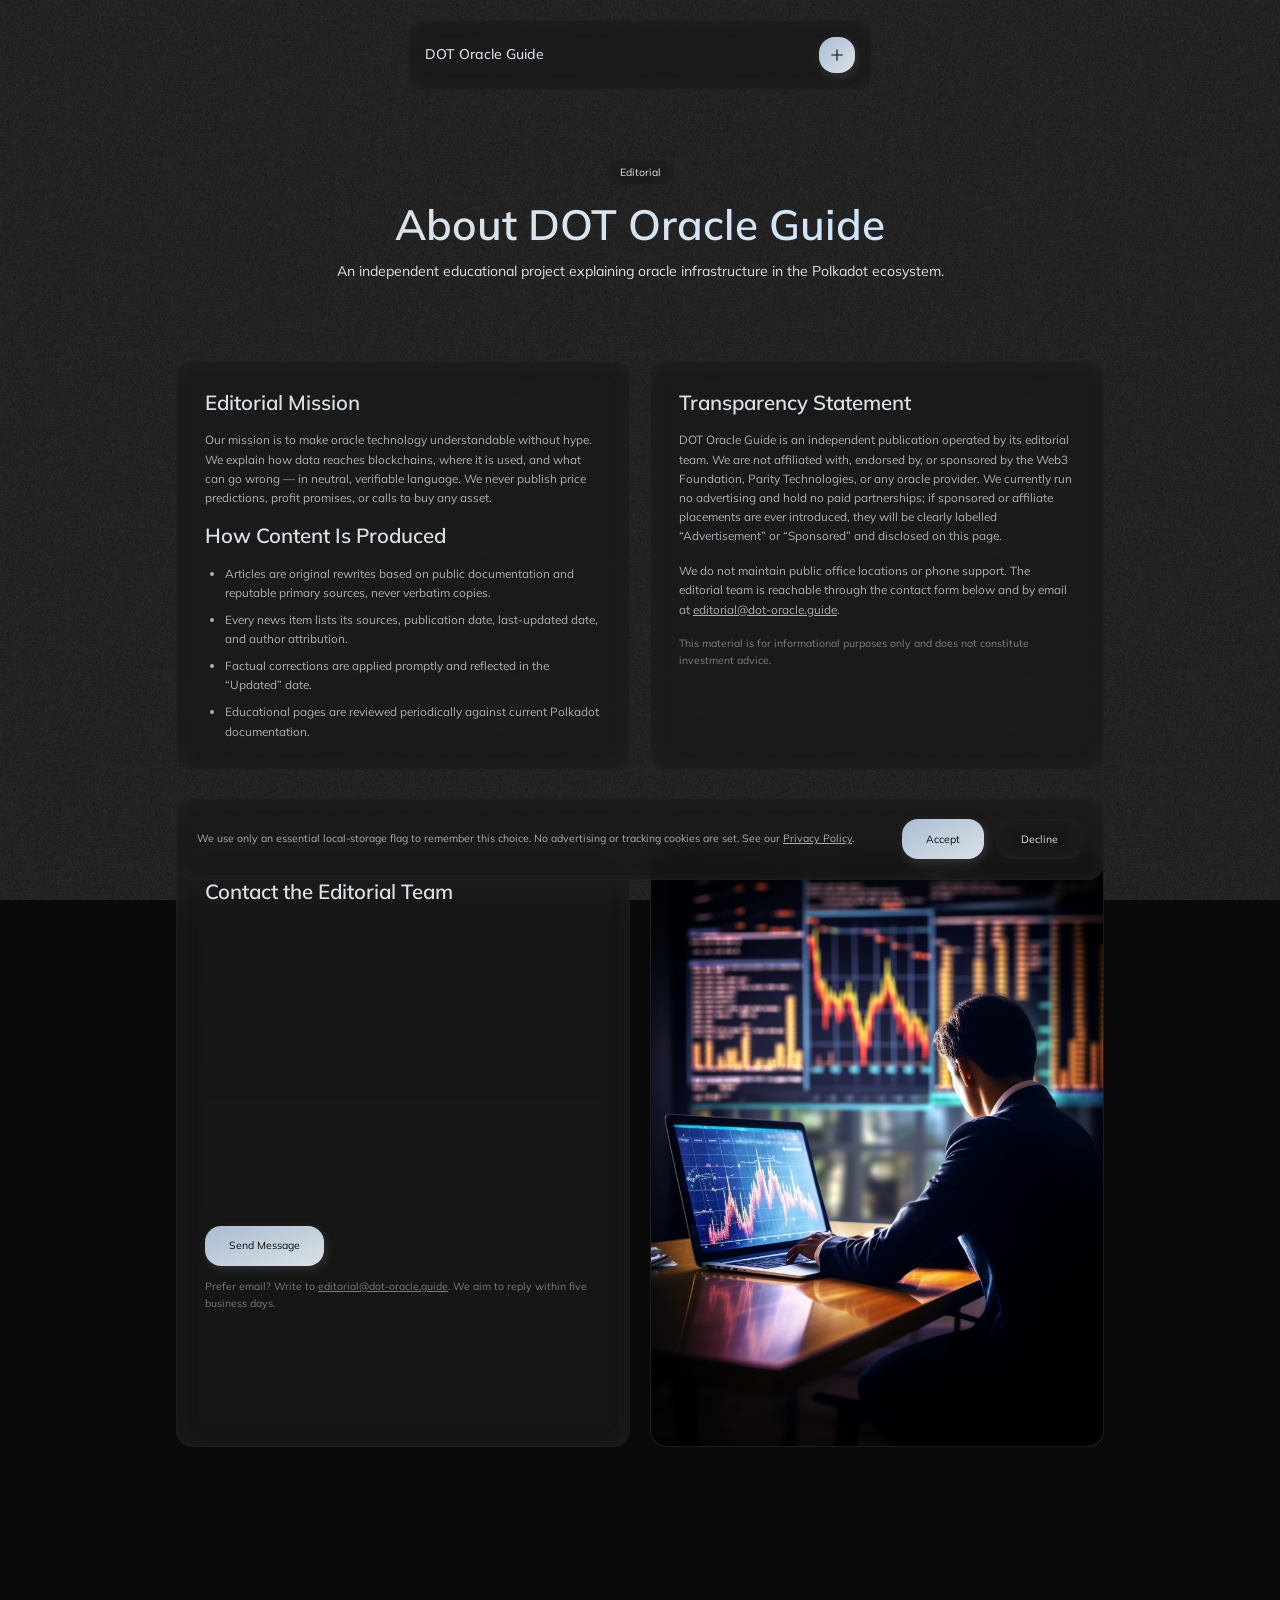
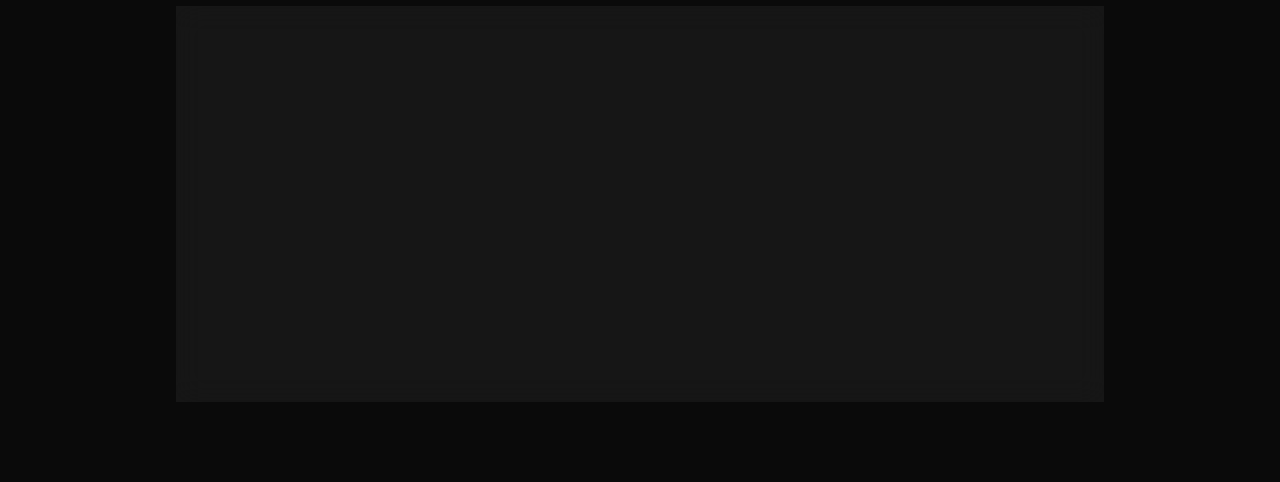
==== commit 090cd049: "Fix font loading via Google Fonts import, clarify contact form message Co-authored-by: walimab247-pr" ====
--- a/about/index.html
+++ b/about/index.html
@@ -16,7 +16,7 @@
     <meta name="twitter:title" content="About &amp; Editorial Policy | DOT Oracle Guide">
     <meta name="twitter:description" content="Our editorial mission, how content is produced, transparency statement, and how to contact the editorial team. Independent, neutral, and educational.">
     <meta name="twitter:image" content="https://dot-oracle.guide/assets/img/3d-rendering-blockchain-technology_23-2151480184.jpg">
-    <link href="/assets/css2.css" rel="stylesheet">
+    
     <link href="/assets/main.css" rel="stylesheet">
 </head>
   <body>
--- a/assets/main.css
+++ b/assets/main.css
@@ -5404,4 +5404,6 @@
   @supports ((-webkit-hyphens: none) and (not (margin-trim: inline))) or ((-moz-orient: inline) and (not (color:rgb(from red r g b)))) {
   *, ::before, ::after, ::backdrop { --tw-translate-x: 0; --tw-translate-y: 0; --tw-translate-z: 0; --tw-scale-x: 1; --tw-scale-y: 1; --tw-scale-z: 1; --tw-rotate-x: initial; --tw-rotate-y: initial; --tw-rotate-z: initial; --tw-skew-x: initial; --tw-skew-y: initial; --tw-space-y-reverse: 0; --tw-space-x-reverse: 0; --tw-divide-y-reverse: 0; --tw-border-style: solid; --tw-gradient-position: initial; --tw-gradient-from: #0000; --tw-gradient-via: #0000; --tw-gradient-to: #0000; --tw-gradient-stops: initial; --tw-gradient-via-stops: initial; --tw-gradient-from-position: 0%; --tw-gradient-via-position: 50%; --tw-gradient-to-position: 100%; --tw-leading: initial; --tw-font-weight: initial; --tw-tracking: initial; --tw-ordinal: initial; --tw-slashed-zero: initial; --tw-numeric-figure: initial; --tw-numeric-spacing: initial; --tw-numeric-fraction: initial; --tw-shadow: 0 0 #0000; --tw-shadow-color: initial; --tw-shadow-alpha: 100%; --tw-inset-shadow: 0 0 #0000; --tw-inset-shadow-color: initial; --tw-inset-shadow-alpha: 100%; --tw-ring-color: initial; --tw-ring-shadow: 0 0 #0000; --tw-inset-ring-color: initial; --tw-inset-ring-shadow: 0 0 #0000; --tw-ring-inset: initial; --tw-ring-offset-width: 0px; --tw-ring-offset-color: #fff; --tw-ring-offset-shadow: 0 0 #0000; --tw-outline-style: solid; --tw-blur: initial; --tw-brightness: initial; --tw-contrast: initial; --tw-grayscale: initial; --tw-hue-rotate: initial; --tw-invert: initial; --tw-opacity: initial; --tw-saturate: initial; --tw-sepia: initial; --tw-drop-shadow: initial; --tw-drop-shadow-color: initial; --tw-drop-shadow-alpha: 100%; --tw-drop-shadow-size: initial; --tw-backdrop-blur: initial; --tw-backdrop-brightness: initial; --tw-backdrop-contrast: initial; --tw-backdrop-grayscale: initial; --tw-backdrop-hue-rotate: initial; --tw-backdrop-invert: initial; --tw-backdrop-opacity: initial; --tw-backdrop-saturate: initial; --tw-backdrop-sepia: initial; --tw-duration: initial; --tw-ease: initial; --tw-content: ""; }
 }
-}+}
+/* Anchor targets clear the fixed navbar */
+[id] { scroll-margin-top: 6rem; }
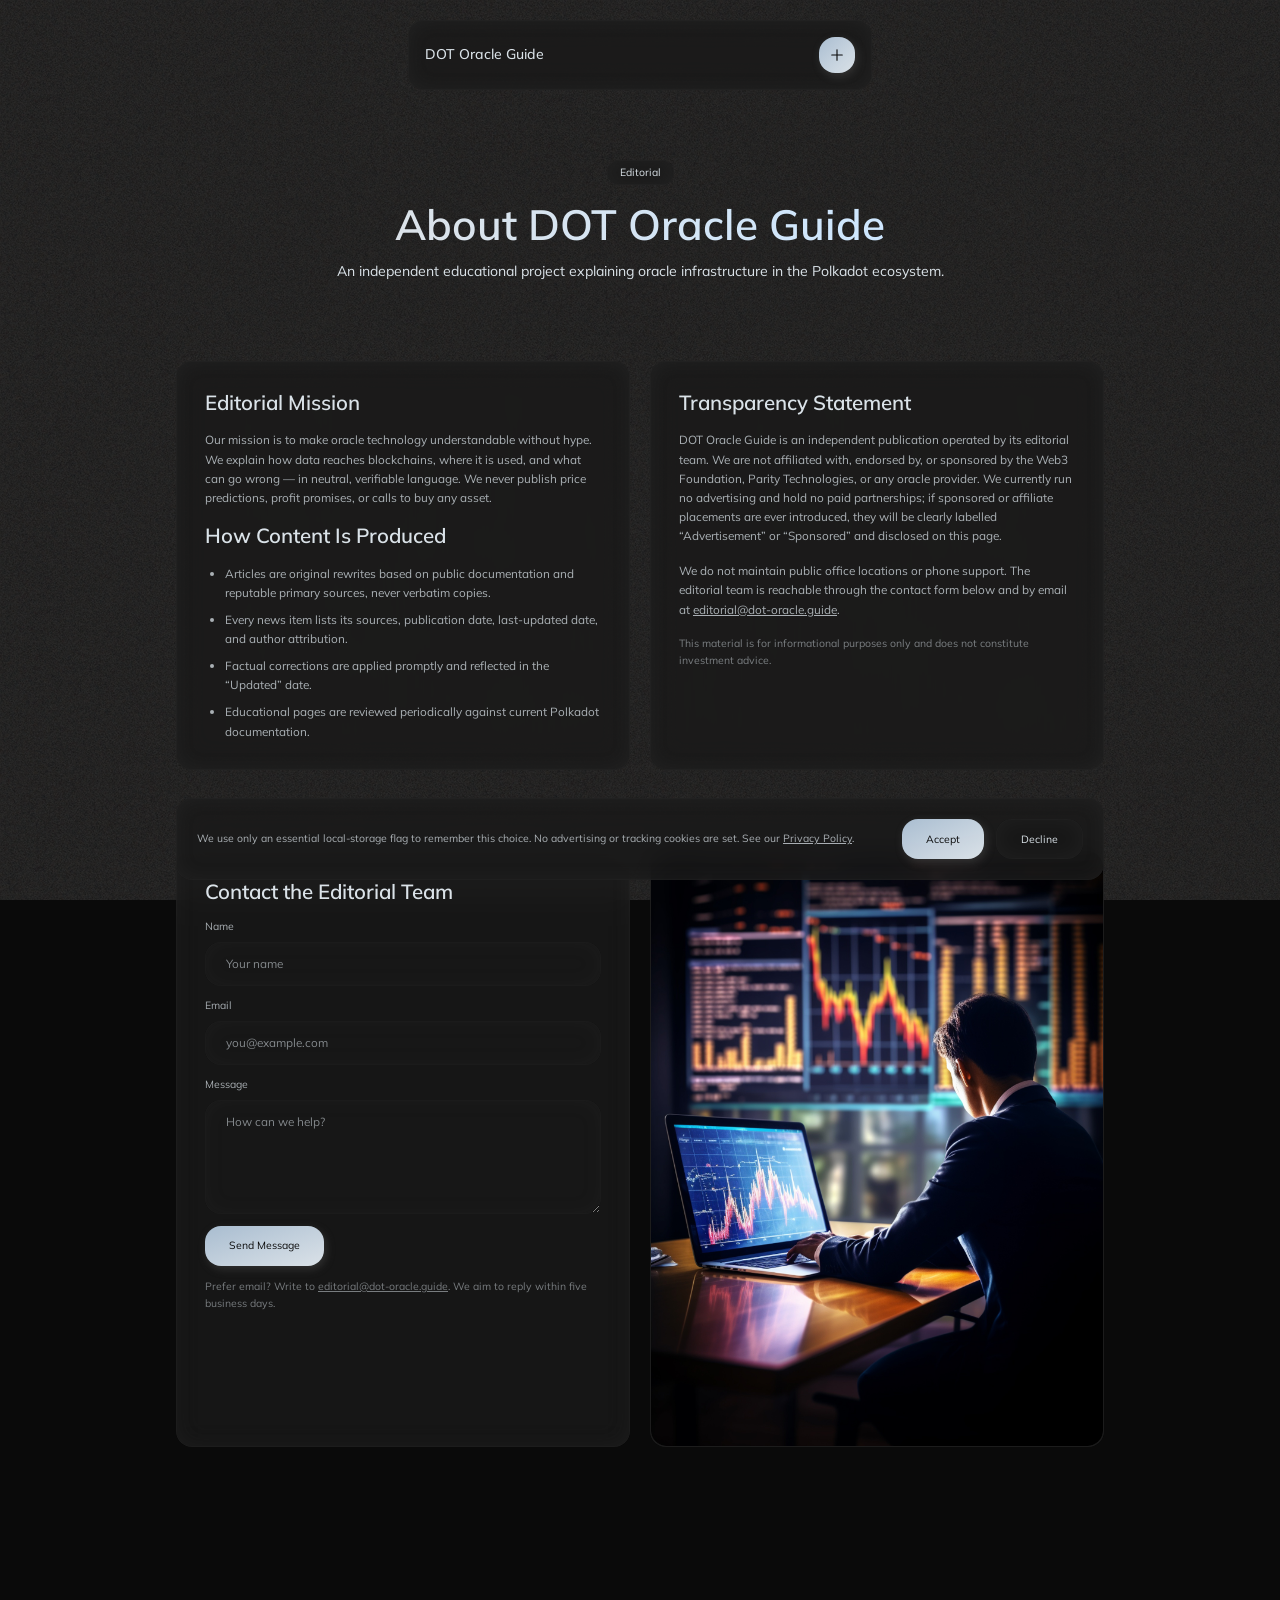
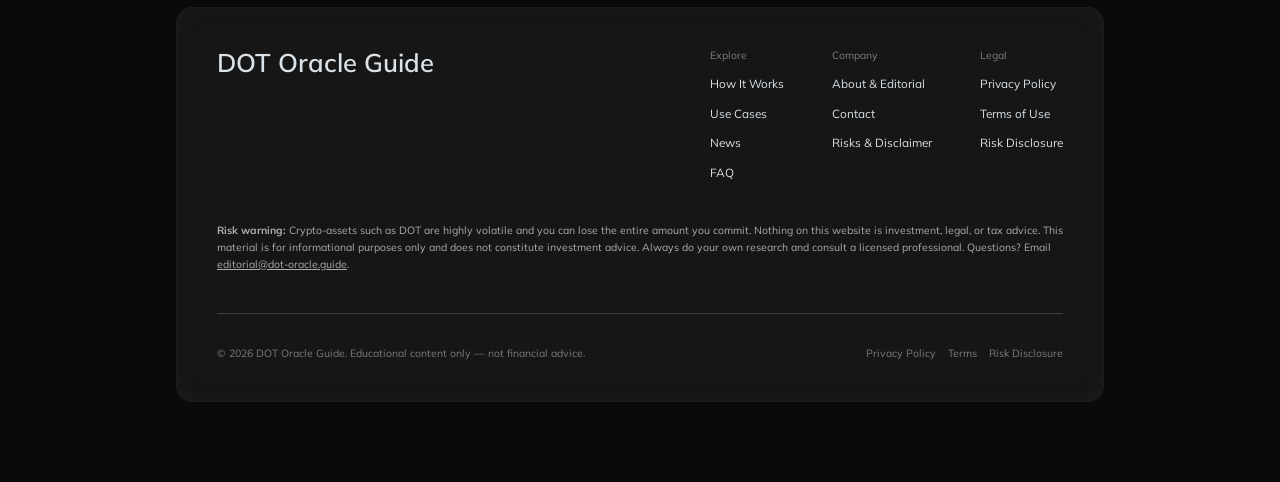
==== commit c77e2bcc: "Use relative asset paths so styles load under subpath hosting Co-authored-by: walimab247-prog <30625" ====
--- a/about/index.html
+++ b/about/index.html
@@ -17,7 +17,7 @@
     <meta name="twitter:description" content="Our editorial mission, how content is produced, transparency statement, and how to contact the editorial team. Independent, neutral, and educational.">
     <meta name="twitter:image" content="https://dot-oracle.guide/assets/img/3d-rendering-blockchain-technology_23-2151480184.jpg">
     
-    <link href="/assets/main.css" rel="stylesheet">
+    <link href="../assets/main.css" rel="stylesheet">
 </head>
   <body>
     <div id="root"><div class="fixed inset-0 -z-10 overflow-hidden bg-background-accent/10 pointer-events-none select-none" aria-hidden="true"><div class="absolute inset-0 bg-repeat mix-blend-overlay opacity-10 bg-noise bg-size-[512px]"></div></div><nav data-section="navbar" class="fixed z-1000 top-5 left-1/2 -translate-x-1/2 w-content-width"><div class="mx-auto w-full md:w-1/2 overflow-hidden rounded backdrop-blur-sm card"><div class="relative z-10 flex items-center justify-between gap-3 xl:gap-4 2xl:gap-5 p-3 xl:p-4 2xl:p-5"><a href="/" class="text-xl font-medium text-foreground">DOT Oracle Guide</a><div class="flex items-center justify-center shrink-0 size-9 rounded cursor-pointer primary-button"><svg xmlns="http://www.w3.org/2000/svg" width="24" height="24" viewBox="0 0 24 24" fill="none" stroke="currentColor" stroke-width="1.5" stroke-linecap="round" stroke-linejoin="round" class="lucide lucide-plus w-1/2 h-1/2 text-primary-cta-text transition-transform duration-300 rotate-0" aria-hidden="true"><path d="M5 12h14"></path><path d="M12 5v14"></path></svg></div></div><div id="nav-menu" class="hidden relative z-10 flex-col items-start gap-1 px-3 pb-3 xl:px-4 xl:pb-4 2xl:px-5 2xl:pb-5 border-t border-foreground/20"><a href="/" class="text-base py-2 hover:opacity-75 transition-opacity">Home</a><a href="/how-it-works/" class="text-base py-2 hover:opacity-75 transition-opacity">How It Works</a><a href="/use-cases/" class="text-base py-2 hover:opacity-75 transition-opacity">Use Cases</a><a href="/news/" class="text-base py-2 hover:opacity-75 transition-opacity">News</a><a href="/risks/" class="text-base py-2 hover:opacity-75 transition-opacity">Risks</a><a href="/faq/" class="text-base py-2 hover:opacity-75 transition-opacity">FAQ</a><a href="/about/" class="text-base py-2 hover:opacity-75 transition-opacity">About</a></div></div></nav><main class="flex-grow"><div data-section="page-hero"><section class="pt-40 pb-10"><div class="w-content-width mx-auto flex flex-col items-center gap-3"><div class="px-3 py-1 mb-1 text-sm card rounded w-fit"><p>Editorial</p></div>
@@ -47,8 +47,8 @@
 <button type="submit" class="flex items-center justify-center h-10 px-6 text-sm rounded primary-button text-primary-cta-text cursor-pointer w-fit">Send Message</button>
 <p class="text-sm leading-relaxed opacity-50">Prefer email? Write to <a href="mailto:editorial@dot-oracle.guide" class="underline hover:opacity-75">editorial@dot-oracle.guide</a>. We aim to reply within five business days.</p>
 </form></div>
-<div class="h-100 md:h-auto card rounded overflow-hidden"><img alt="Person in a futuristic digital environment" class="w-full h-full min-h-0 object-cover rounded" src="/assets/img/business-person-futuristic-business-environment_23-2150970204.jpg" loading="lazy"></div>
+<div class="h-100 md:h-auto card rounded overflow-hidden"><img alt="Person in a futuristic digital environment" class="w-full h-full min-h-0 object-cover rounded" src="../assets/img/business-person-futuristic-business-environment_23-2150970204.jpg" loading="lazy"></div>
 </div></section></div></main><footer data-section="footer" aria-label="Site footer" class="w-full py-20"><div class="w-content-width mx-auto p-10 rounded-lg card"><div class="flex flex-col md:flex-row gap-10 md:gap-0 justify-between items-start mb-10"><h2 class="text-4xl font-semibold">DOT Oracle Guide</h2><div class="w-full md:w-fit flex flex-wrap gap-y-10 md:gap-12"><div class="w-1/2 md:w-auto flex flex-col items-start gap-3"><h3 class="text-sm opacity-50 truncate">Explore</h3><a href="/how-it-works/" class="text-base hover:opacity-75 transition-opacity">How It Works</a><a href="/use-cases/" class="text-base hover:opacity-75 transition-opacity">Use Cases</a><a href="/news/" class="text-base hover:opacity-75 transition-opacity">News</a><a href="/faq/" class="text-base hover:opacity-75 transition-opacity">FAQ</a></div><div class="w-1/2 md:w-auto flex flex-col items-start gap-3"><h3 class="text-sm opacity-50 truncate">Company</h3><a href="/about/" class="text-base hover:opacity-75 transition-opacity">About &amp; Editorial</a><a href="/about/#contact" class="text-base hover:opacity-75 transition-opacity">Contact</a><a href="/risks/" class="text-base hover:opacity-75 transition-opacity">Risks &amp; Disclaimer</a></div><div class="w-1/2 md:w-auto flex flex-col items-start gap-3"><h3 class="text-sm opacity-50 truncate">Legal</h3><a href="/privacy/" class="text-base hover:opacity-75 transition-opacity">Privacy Policy</a><a href="/terms/" class="text-base hover:opacity-75 transition-opacity">Terms of Use</a><a href="/risk-disclosure/" class="text-base hover:opacity-75 transition-opacity">Risk Disclosure</a></div></div></div><p class="text-sm opacity-75 leading-relaxed mb-10"><strong>Risk warning:</strong> Crypto-assets such as DOT are highly volatile and you can lose the entire amount you commit. Nothing on this website is investment, legal, or tax advice. This material is for informational purposes only and does not constitute investment advice. Always do your own research and consult a licensed professional. Questions? Email <a href="mailto:editorial@dot-oracle.guide" class="underline hover:opacity-75">editorial@dot-oracle.guide</a>.</p><div class="flex flex-col md:flex-row gap-3 items-start md:items-center justify-between pt-8 border-t border-foreground/20"><span class="text-sm opacity-50">© 2026 DOT Oracle Guide. Educational content only — not financial advice.</span><div class="flex items-center gap-3"><a href="/privacy/" class="text-sm opacity-50 hover:opacity-75 transition-opacity">Privacy Policy</a><a href="/terms/" class="text-sm opacity-50 hover:opacity-75 transition-opacity">Terms</a><a href="/risk-disclosure/" class="text-sm opacity-50 hover:opacity-75 transition-opacity">Risk Disclosure</a></div></div></div></footer><div id="cookie-banner" class="hidden fixed bottom-5 left-1/2 -translate-x-1/2 z-1000 w-content-width" role="dialog" aria-label="Cookie consent"><div class="card rounded backdrop-blur-sm p-5 flex flex-col md:flex-row items-start md:items-center justify-between gap-3"><p class="text-sm opacity-75 leading-relaxed">We use only an essential local-storage flag to remember this choice. No advertising or tracking cookies are set. See our <a href="/privacy/" class="underline hover:opacity-75">Privacy Policy</a>.</p><div class="flex items-center gap-3 shrink-0"><button id="cookie-accept" type="button" class="flex items-center justify-center h-10 px-6 text-sm rounded primary-button text-primary-cta-text cursor-pointer">Accept</button><button id="cookie-decline" type="button" class="flex items-center justify-center h-10 px-6 text-sm rounded card cursor-pointer hover:opacity-75 transition-opacity">Decline</button></div></div></div></div>
-    <script src="/assets/main.js" defer></script>
+    <script src="../assets/main.js" defer></script>
   </body>
 </html>
--- a/assets/main.css
+++ b/assets/main.css
@@ -1039,7 +1039,7 @@
 }
   .bg-\[radial-gradient\(50\%_50\%_at_50\%_50\%\,var\(--color-background-accent\)_0\%\,transparent_100\%\)\] { background-image: radial-gradient(50% 50% at 50% 50%,var(--color-background-accent) 0%,transparent 100%); }
   .bg-\[radial-gradient\(130\%_130\%_at_50\%_15\%\,var\(--background\)_40\%\,var\(--color-background-accent\)_100\%\)\] { background-image: radial-gradient(130% 130% at 50% 15%,var(--background) 40%,var(--color-background-accent) 100%); }
-  .bg-noise { background-image: url("/assets/noise.webp"); }
+  .bg-noise { background-image: url("noise.webp"); }
   .from-accent { --tw-gradient-from: var(--accent); --tw-gradient-stops: var(--tw-gradient-via-stops, var(--tw-gradient-position), var(--tw-gradient-from) var(--tw-gradient-from-position), var(--tw-gradient-to) var(--tw-gradient-to-position)); }
   .from-background { --tw-gradient-from: var(--background); --tw-gradient-stops: var(--tw-gradient-via-stops, var(--tw-gradient-position), var(--tw-gradient-from) var(--tw-gradient-from-position), var(--tw-gradient-to) var(--tw-gradient-to-position)); }
   .from-background\/60 {
@@ -4147,6 +4147,11 @@
   padding-top: calc(var(--spacing) * 0);
 }
 }
+  .xl\:pb-4 {
+  @media (width >= 80rem) {
+  padding-bottom: calc(var(--spacing) * 4);
+}
+}
   .xl\:pb-16 {
   @media (width >= 80rem) {
   padding-bottom: calc(var(--spacing) * 16);
@@ -4604,6 +4609,11 @@
   .\32 xl\:pt-0 {
   @media (width >= 96rem) {
   padding-top: calc(var(--spacing) * 0);
+}
+}
+  .\32 xl\:pb-5 {
+  @media (width >= 96rem) {
+  padding-bottom: calc(var(--spacing) * 5);
 }
 }
   .\32 xl\:pb-20 {
